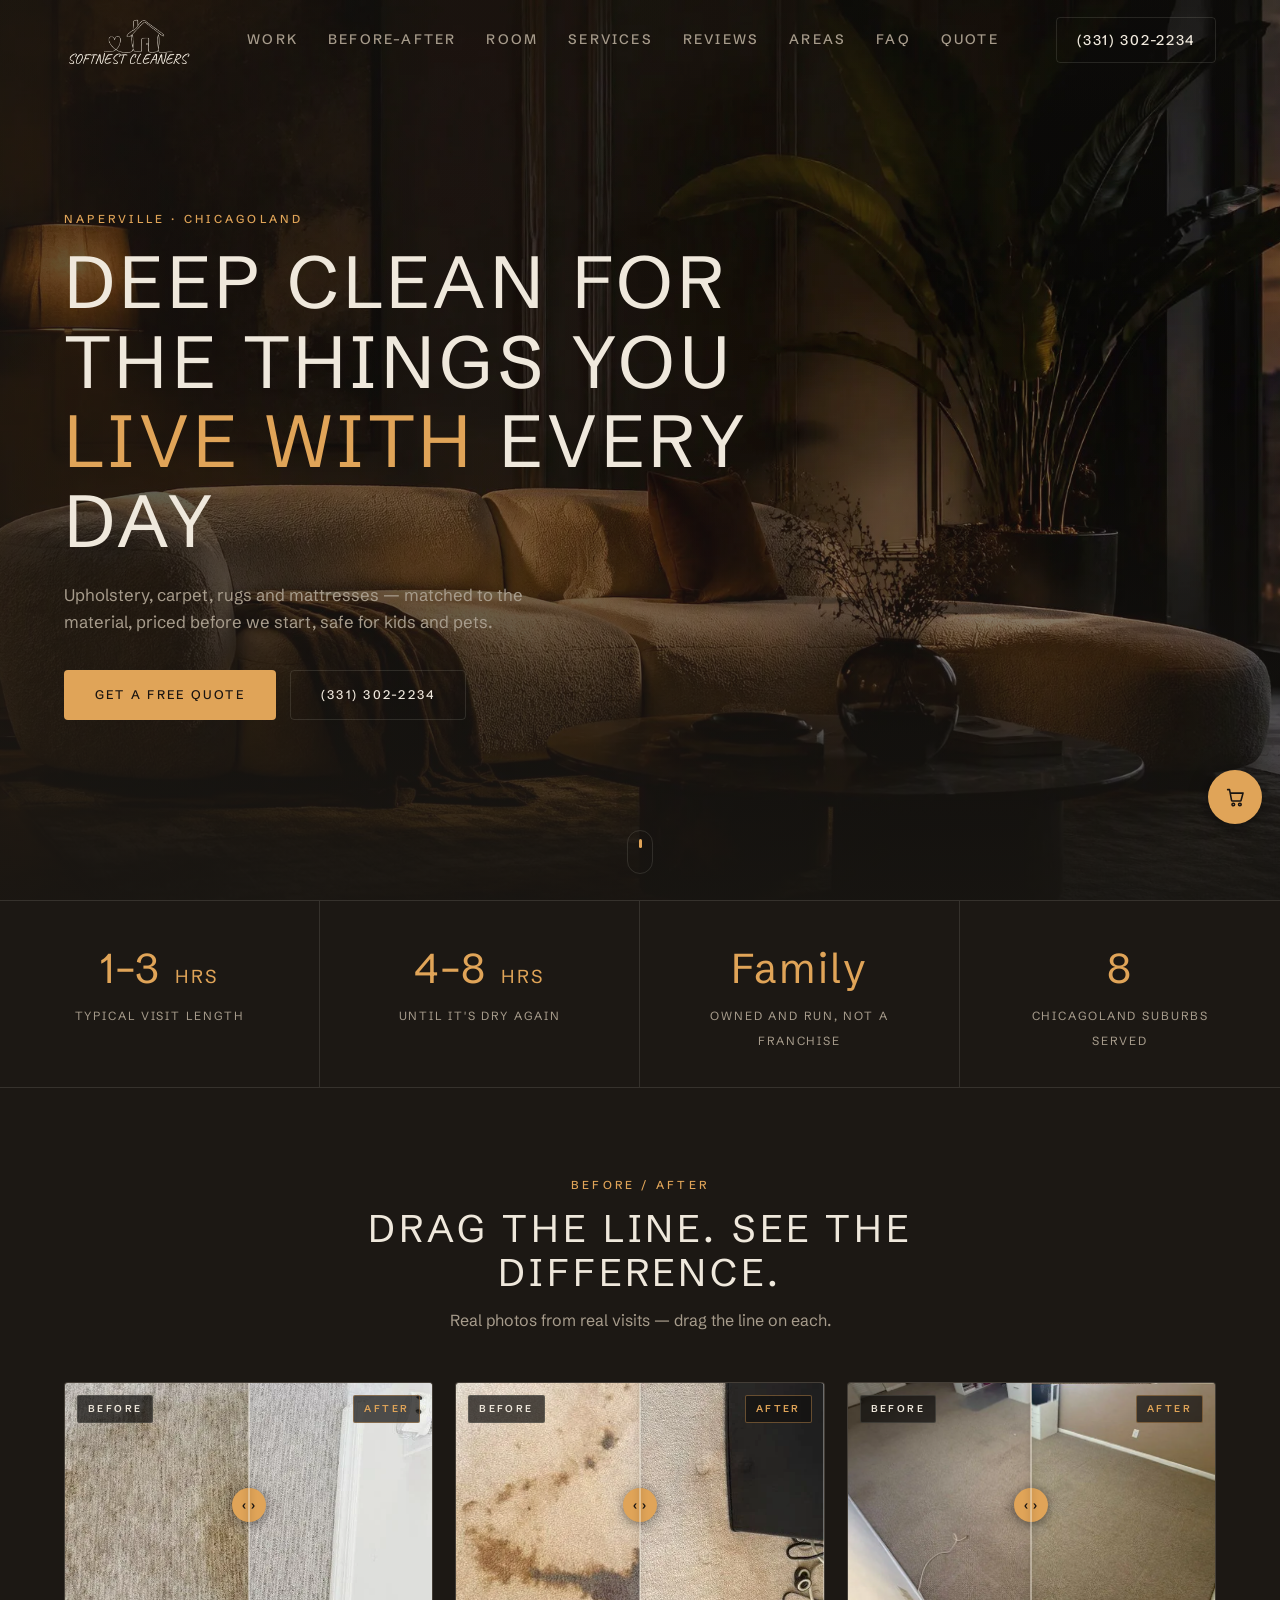
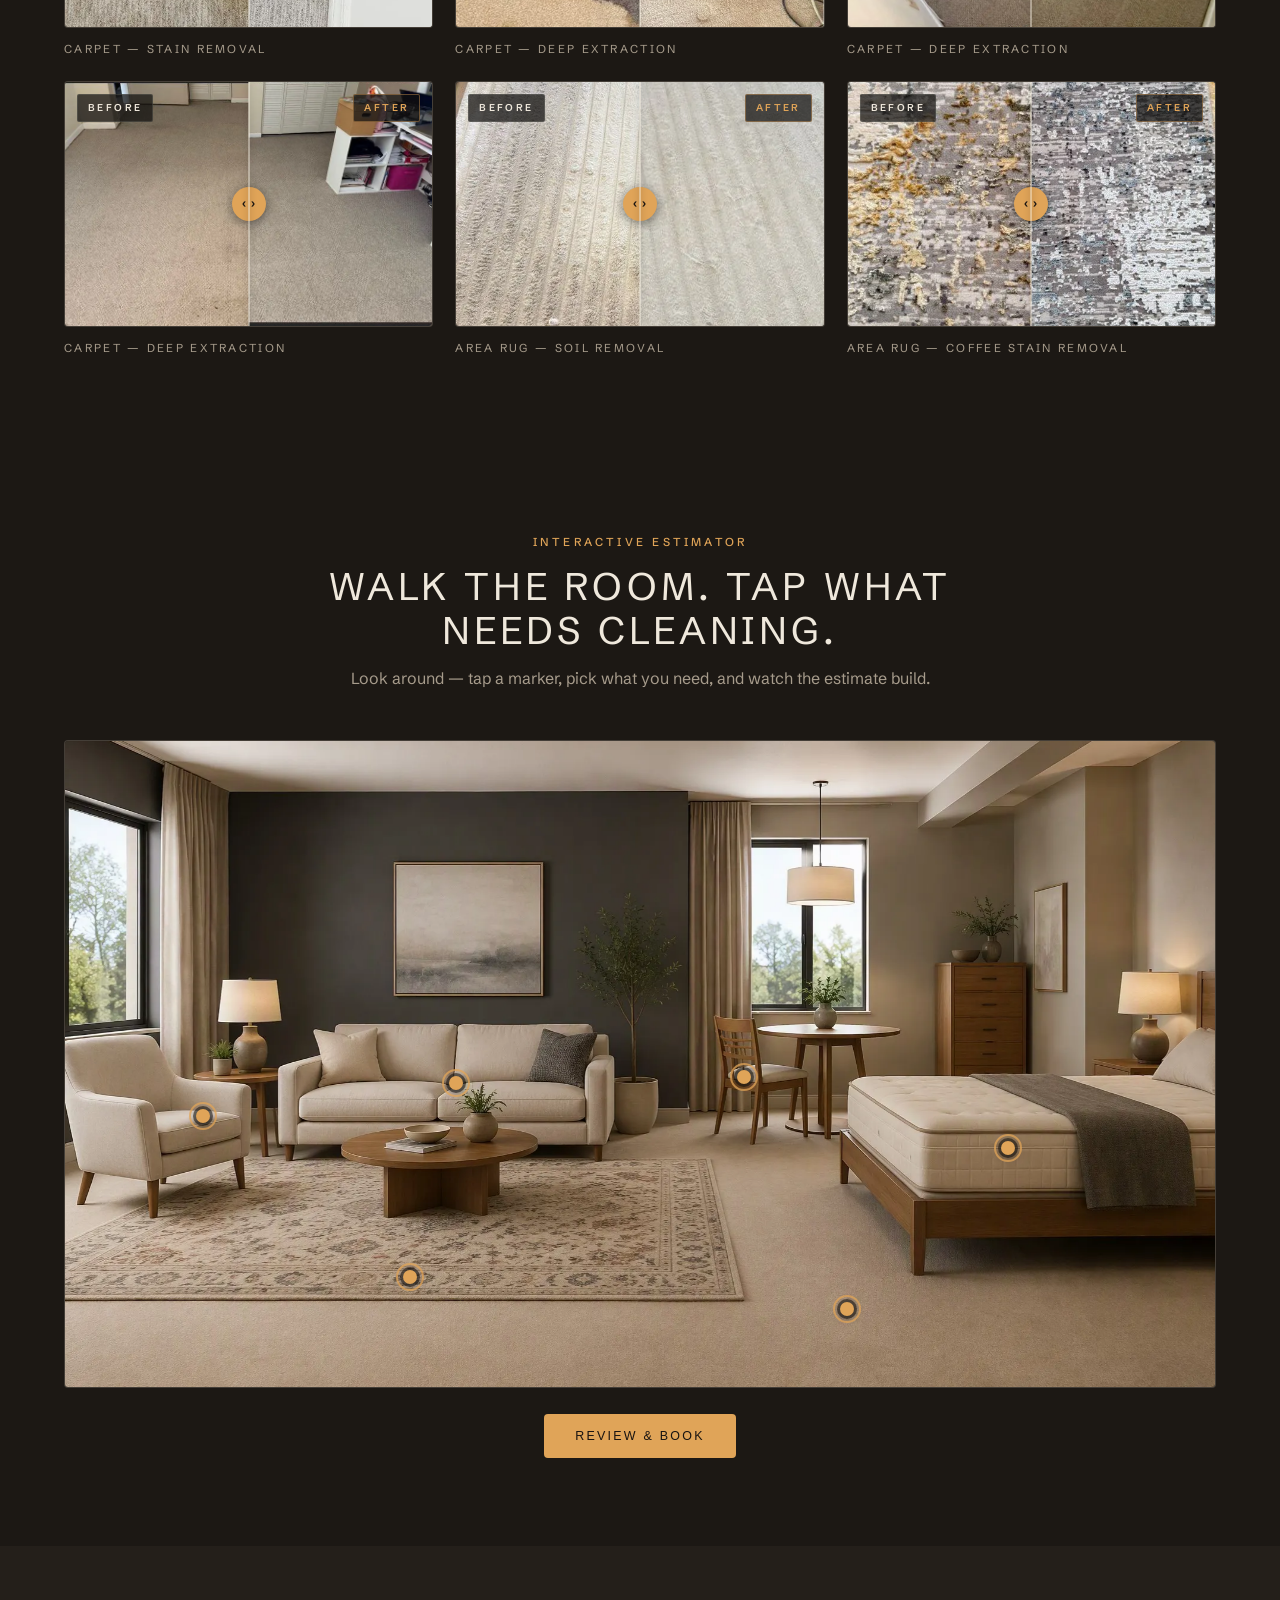
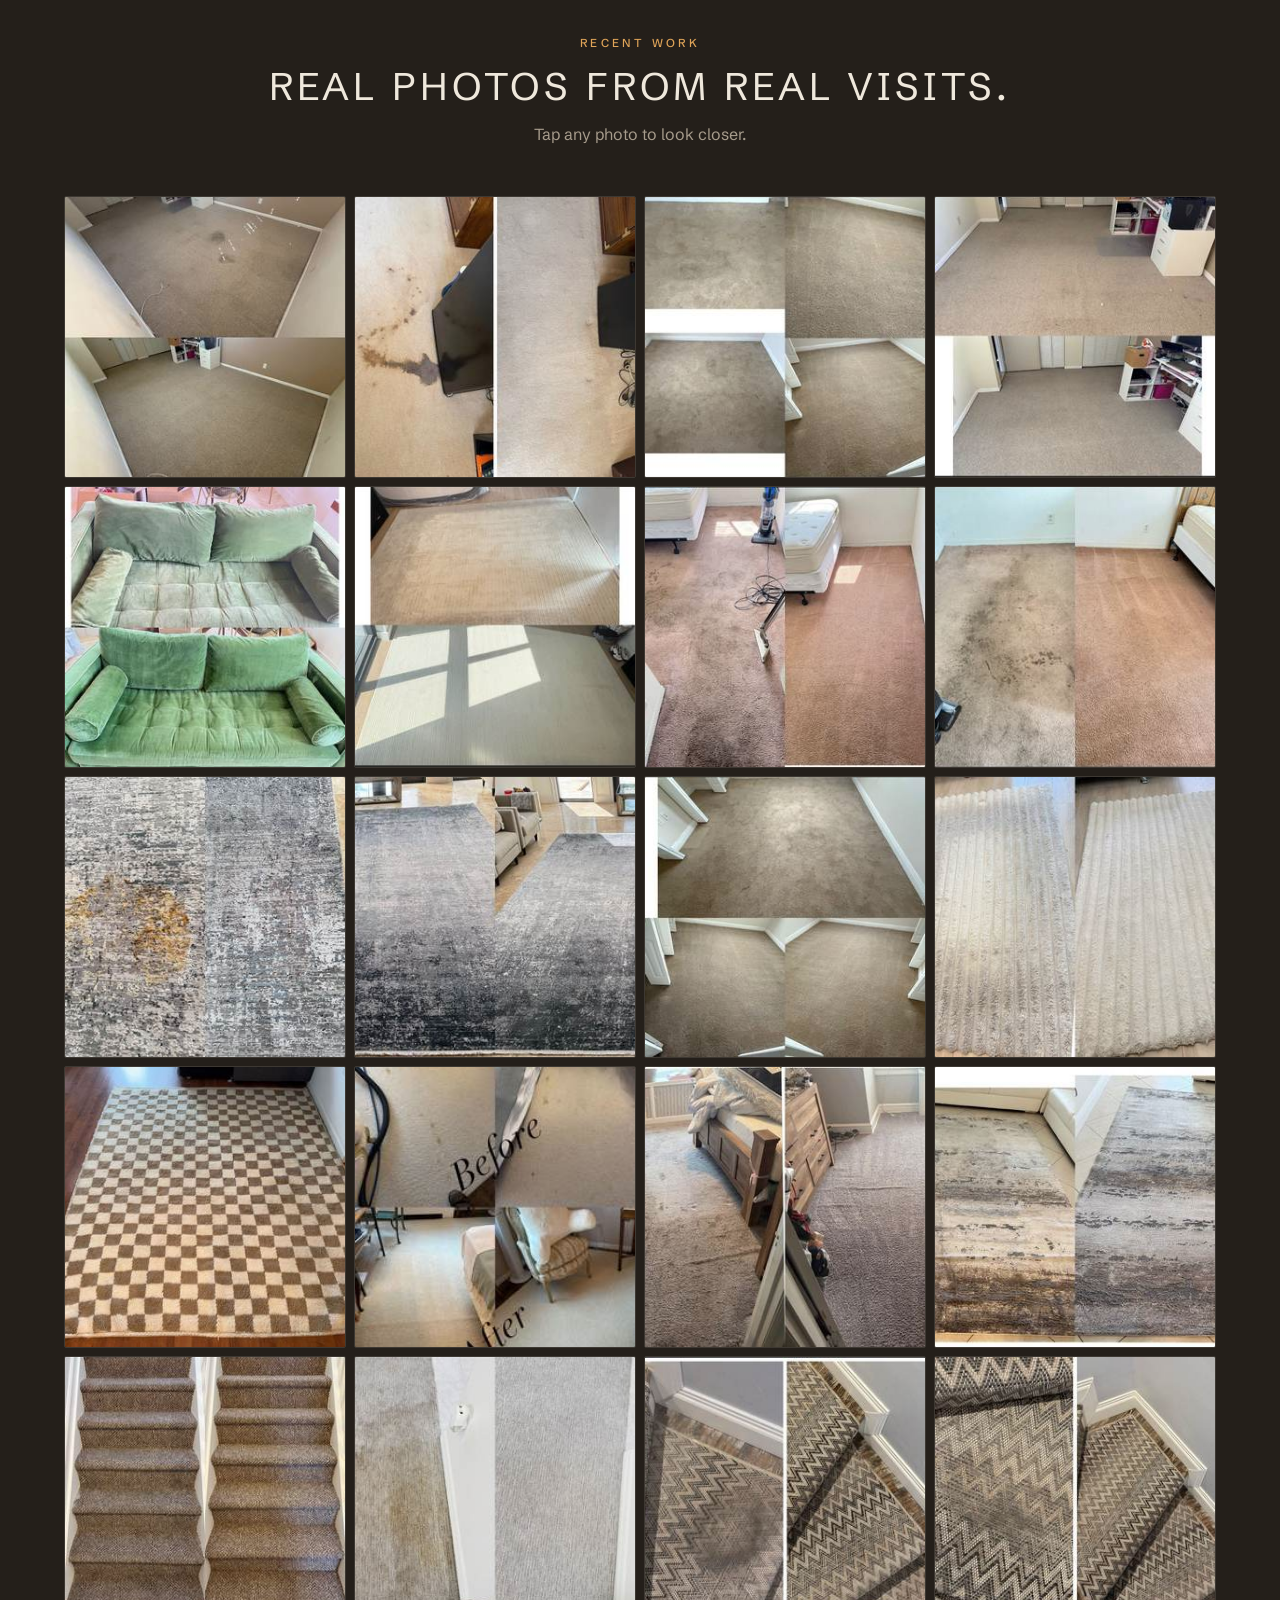
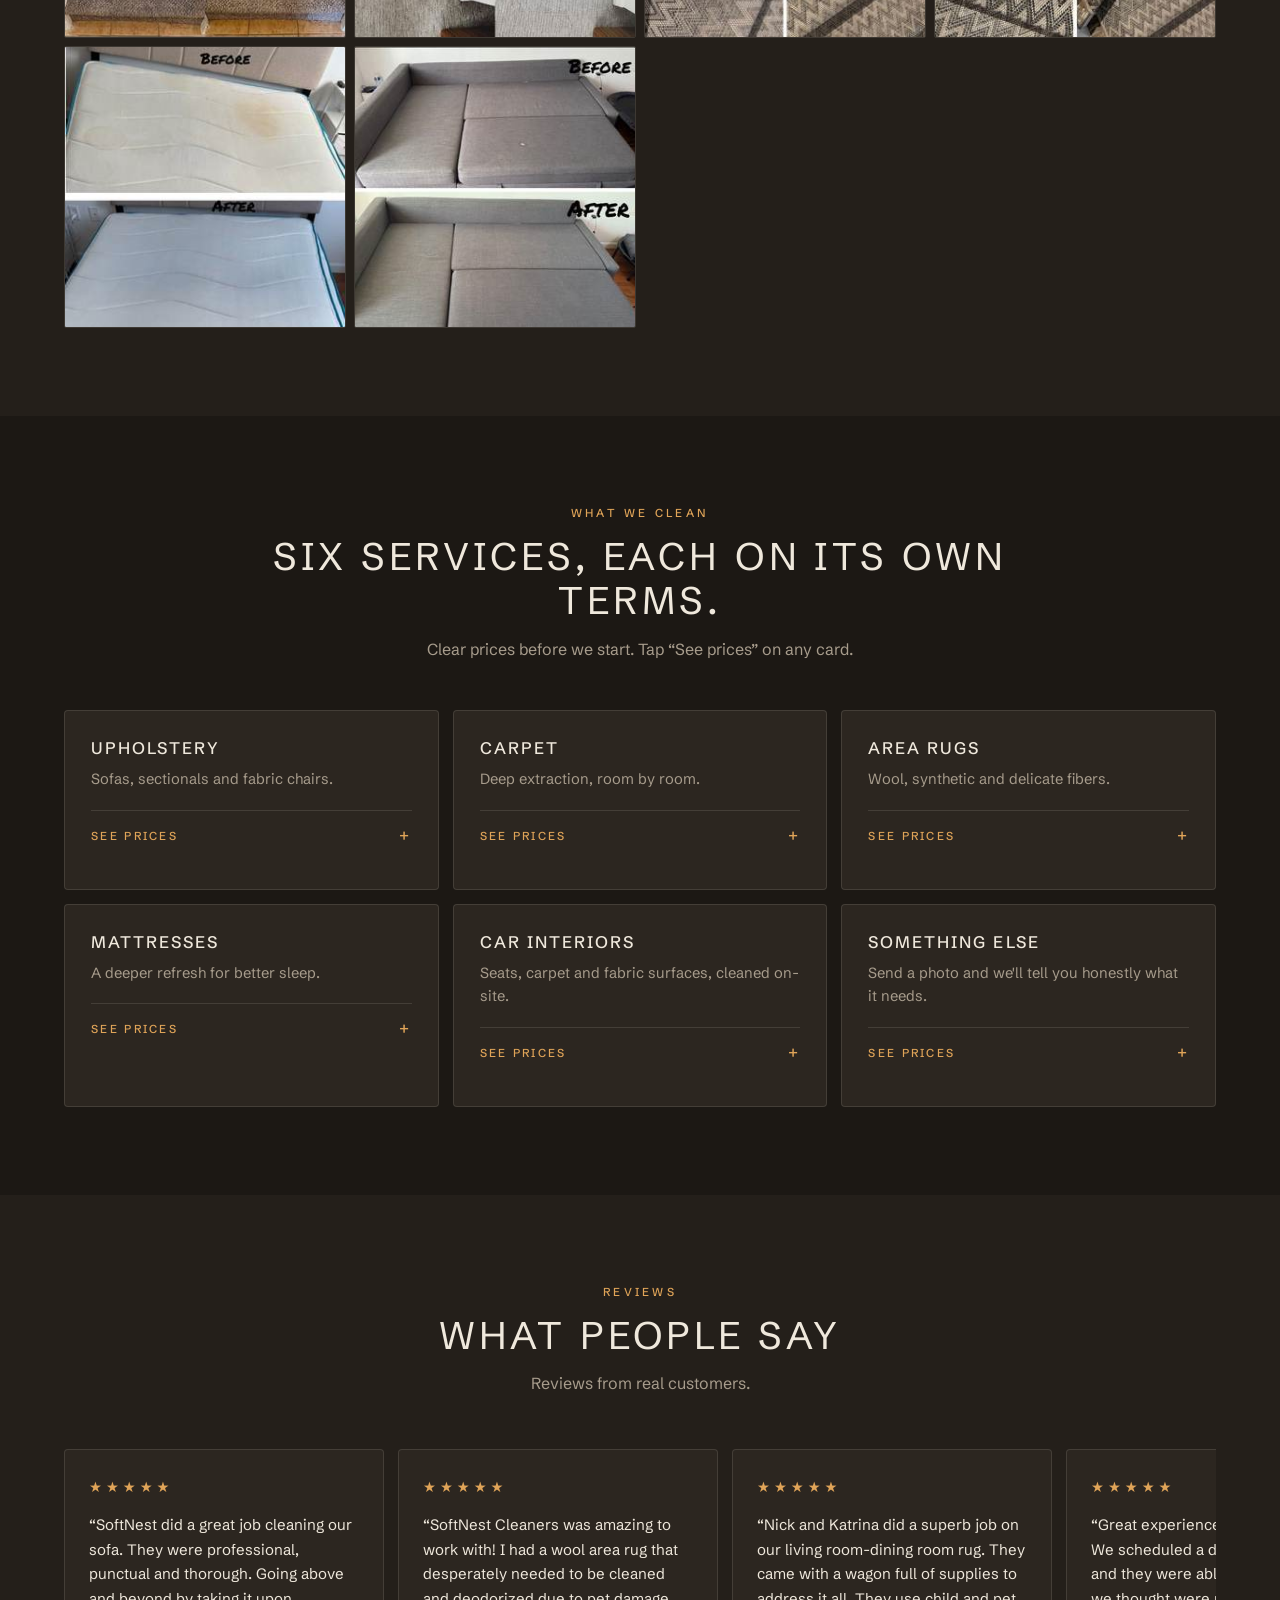
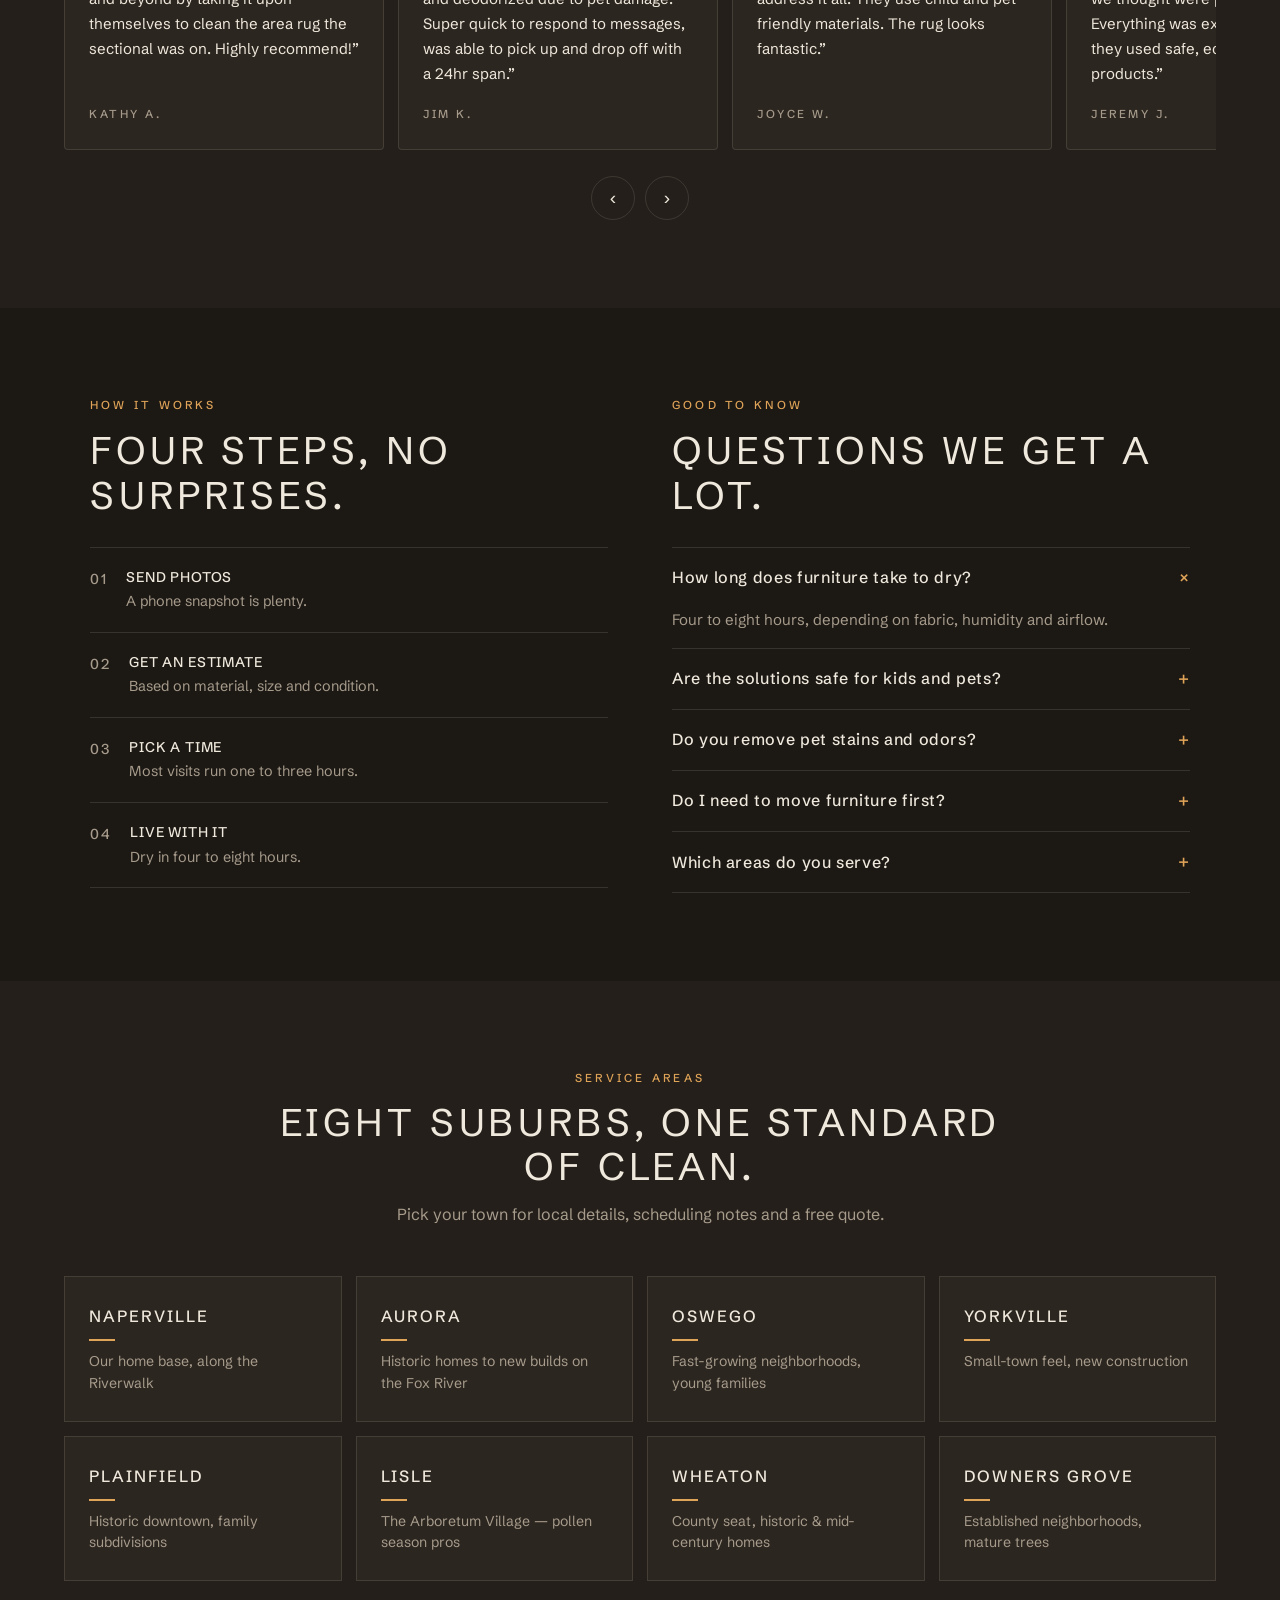
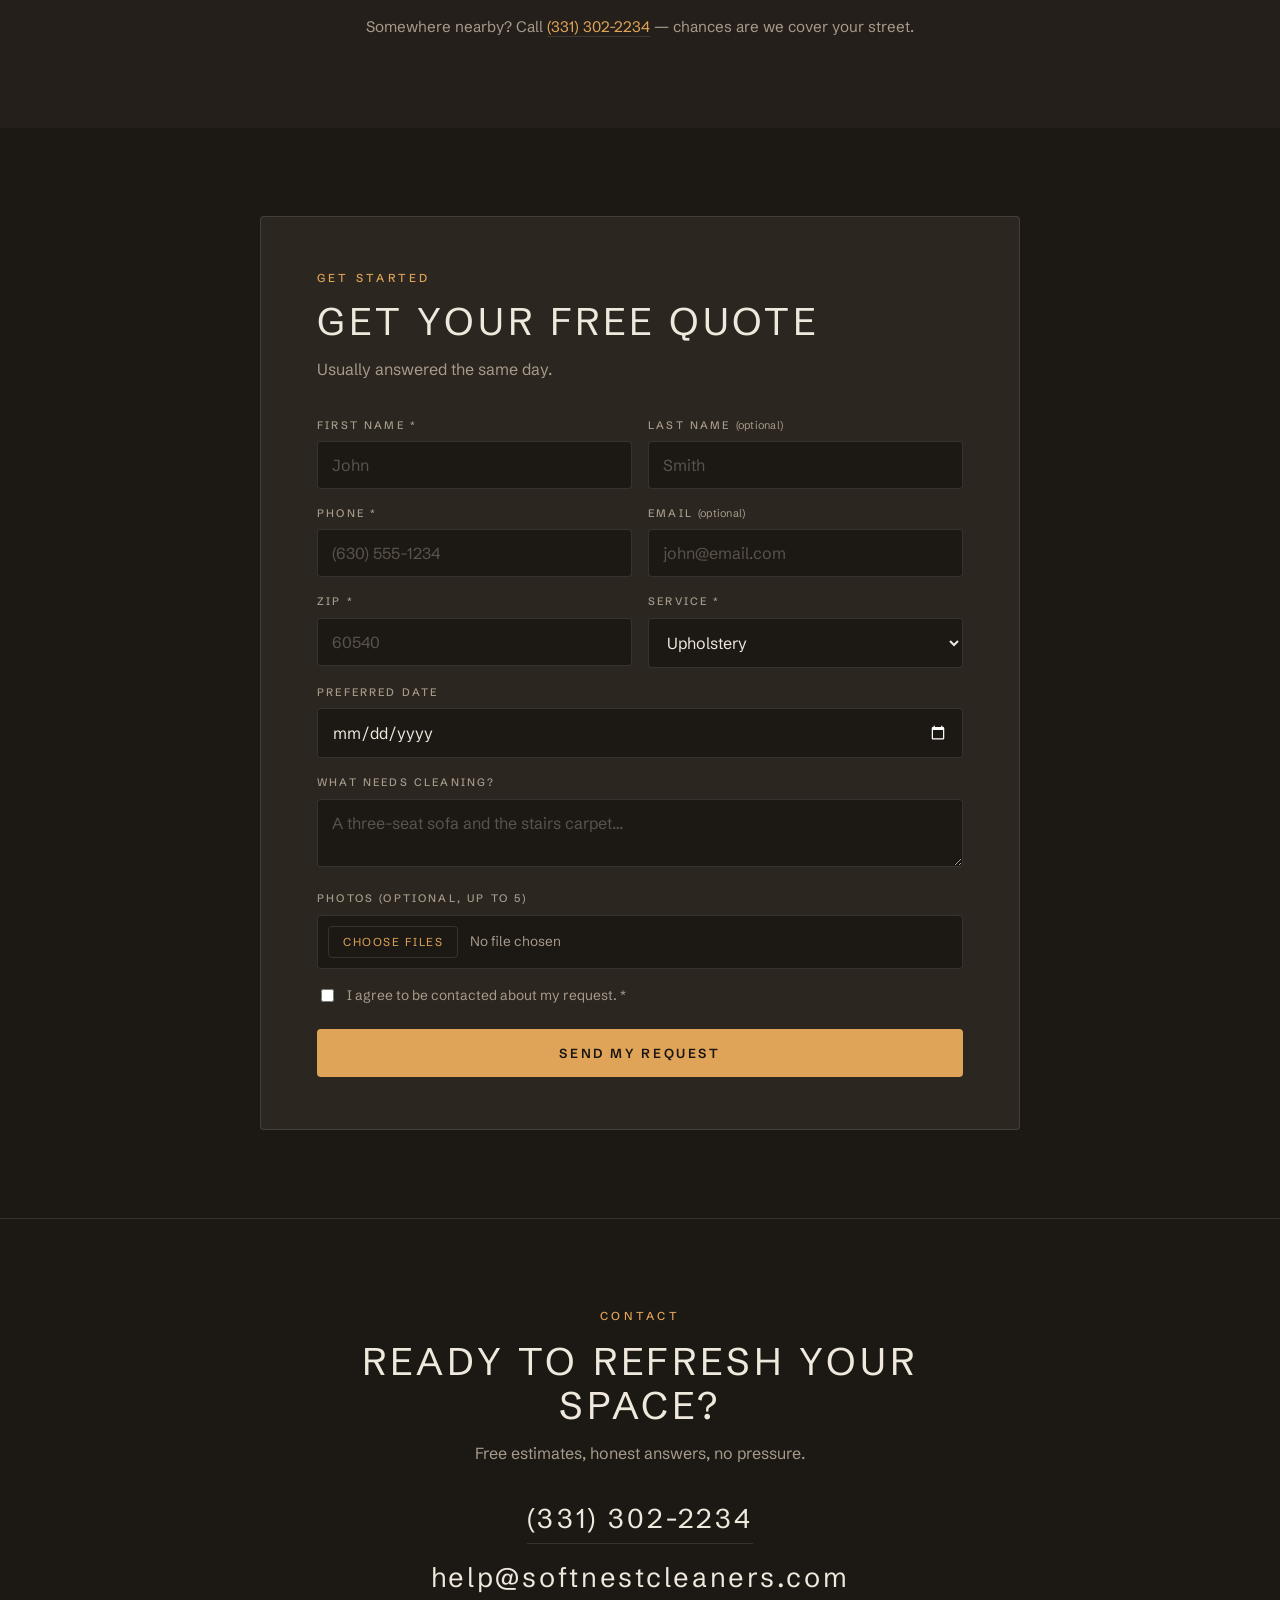
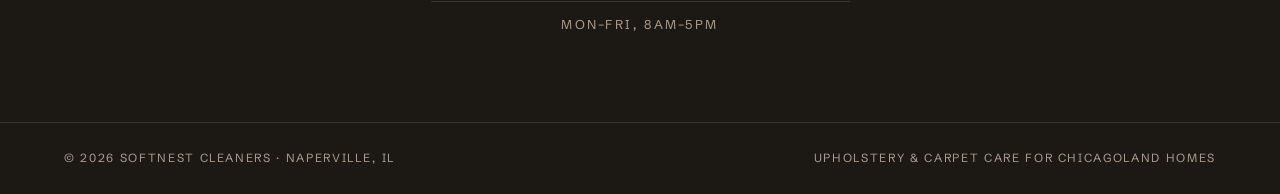
==== index.html @ 880f6a10 "Update index.html" ====
<!DOCTYPE html>
<html lang="en">
<head>
<meta charset="UTF-8">
<meta name="viewport" content="width=device-width,initial-scale=1">
<title>Upholstery &amp; Carpet Cleaning in Naperville, IL | SoftNest Cleaners</title>
<meta name="description" content="Professional upholstery, carpet, area rug, mattress and car interior cleaning across Naperville, Aurora and the western Chicagoland suburbs. Free quotes, clear pricing, kid and pet friendly.">
<link rel="canonical" href="https://softnestcleaners.com/">
<meta property="og:type" content="website">
<meta property="og:url" content="https://softnestcleaners.com/">
<meta property="og:title" content="Upholstery &amp; Carpet Cleaning in Naperville, IL | SoftNest Cleaners">
<meta property="og:description" content="Upholstery, carpet, rug and mattress cleaning across Chicagoland. Free quotes, clear pricing, no surprises.">
<meta property="og:image" content="https://softnestcleaners.com/images/hero-dark.jpg">
<meta name="twitter:card" content="summary_large_image">
<meta name="theme-color" content="#1C1814">
<link rel="icon" href="images/favicon.ico" sizes="any">
<link rel="icon" type="image/png" sizes="16x16" href="images/favicon-16.png">
<link rel="icon" type="image/png" sizes="32x32" href="images/favicon-32.png">
<link rel="icon" type="image/png" sizes="48x48" href="images/favicon-48.png">
<link rel="icon" type="image/png" sizes="192x192" href="images/favicon-192.png">
<link rel="apple-touch-icon" href="images/apple-touch-icon.png">

<link rel="preconnect" href="https://fonts.googleapis.com">
<link rel="preconnect" href="https://fonts.gstatic.com" crossorigin>
<link href="https://fonts.googleapis.com/css2?family=Schibsted+Grotesk:wght@300;400;500;600&display=swap" rel="stylesheet">
<link rel="stylesheet" href="style.css?v=4">
<noscript><style>.reveal{opacity:1!important;transform:none!important}</style></noscript>

<script type="application/ld+json">
{
  "@context":"https://schema.org",
  "@type":"HomeAndConstructionBusiness",
  "name":"SoftNest Cleaners",
  "description":"Upholstery, carpet, area rug, mattress and car interior cleaning for homes across Chicagoland.",
  "url":"https://softnestcleaners.com/",
  "telephone":"+1-331-302-2234",
  "email":"help@softnestcleaners.com",
  "image":"https://softnestcleaners.com/images/hero-dark.jpg",
  "priceRange":"$$",
  "address":{"@type":"PostalAddress","addressLocality":"Naperville","addressRegion":"IL","addressCountry":"US"},
  "areaServed":["Naperville","Aurora","Oswego","Yorkville","Plainfield","Lisle","Wheaton","Downers Grove"],
  "openingHoursSpecification":[{"@type":"OpeningHoursSpecification",
    "dayOfWeek":["Monday","Tuesday","Wednesday","Thursday","Friday"],
    "opens":"08:00","closes":"17:00"}]
}
</script>
<script type="application/ld+json">
{
  "@context": "https://schema.org",
  "@type": "FAQPage",
  "mainEntity": [
    {"@type": "Question", "name": "How long does furniture take to dry?",
     "acceptedAnswer": {"@type": "Answer", "text": "Four to eight hours, depending on fabric, humidity and airflow."}},
    {"@type": "Question", "name": "Are the solutions safe for kids and pets?",
     "acceptedAnswer": {"@type": "Answer", "text": "Yes. We choose products with families in mind and say plainly if a stain needs something stronger."}},
    {"@type": "Question", "name": "Do you remove pet stains and odors?",
     "acceptedAnswer": {"@type": "Answer", "text": "In most cases. Success depends on the age of the stain and how deep it soaked."}},
    {"@type": "Question", "name": "Do I need to move furniture first?",
     "acceptedAnswer": {"@type": "Answer", "text": "Just clear small items and breakables. We work around larger pieces."}},
    {"@type": "Question", "name": "Which areas do you serve?",
     "acceptedAnswer": {"@type": "Answer", "text": "Naperville, Aurora, Oswego, Yorkville, Plainfield, Lisle, Wheaton, Downers Grove and nearby."}}
  ]
}
</script>

</head>
<body>

<!-- ======================= TOPBAR ======================= -->
<header class="topbar" id="topbar">
  <a href="#top" class="brand"><img src="images/logo-light.png" alt="SoftNest Cleaners" width="440" height="168" class="brand-logo"></a>
  <nav class="topbar-nav" aria-label="Main">
    <a href="#work">Work</a>
    <a href="#before-after">Before–After</a>
    <a href="#room">Room</a>
    <a href="#services">Services</a>
    <a href="#reviews">Reviews</a>
    <a href="#areas">Areas</a>
    <a href="#faq">FAQ</a>
    <a href="#quote">Quote</a>
  </nav>
  <a href="tel:+13313022234" class="topbar-phone">(331) 302-2234</a>
  <button type="button" class="burger" id="navBurger" aria-expanded="false" aria-controls="navDrawer" aria-label="Open menu">
    <span class="burger-line" aria-hidden="true"></span>
    <span class="burger-line" aria-hidden="true"></span>
    <span class="burger-line" aria-hidden="true"></span>
  </button>
</header>

<!-- ======================= MOBILE NAV DRAWER ======================= -->
<div class="nav-drawer" id="navDrawer" aria-hidden="true">
  <nav class="nav-drawer-links" aria-label="Mobile navigation">
    <a href="#work">Work</a>
    <a href="#before-after">Before–After</a>
    <a href="#room">Room</a>
    <a href="#services">Services</a>
    <a href="#reviews">Reviews</a>
    <a href="#areas">Areas</a>
    <a href="#faq">FAQ</a>
    <a href="#quote">Quote</a>
  </nav>
  <div class="nav-drawer-contact">
    <a href="tel:+13313022234" class="nav-drawer-phone">(331) 302-2234</a>
    <a href="mailto:help@softnestcleaners.com" class="nav-drawer-email">help@softnestcleaners.com</a>
  </div>
</div>

<main id="top">

  <!-- ======================= HERO ======================= -->
  <section class="hero">
    <img class="hero-bg" src="images/hero-dark.webp" alt="Cream sofa in a deep charcoal living room lit by warm side light" fetchpriority="high">
    <div class="hero-veil" aria-hidden="true"></div>
    <div class="hero-inner">
      <p class="kicker reveal">Naperville · Chicagoland</p>
      <h1 class="hero-title reveal">Deep clean for the things you <em>live with</em> every day</h1>
      <p class="hero-sub reveal">Upholstery, carpet, rugs and mattresses — matched to the material, priced before we start, safe for kids and pets.</p>
      <div class="hero-acts reveal">
        <a href="#quote" class="btn btn-amber">Get a free quote</a>
        <a href="tel:+13313022234" class="btn btn-ghost">(331) 302-2234</a>
      </div>
     
    </div>
    <a href="#stats" class="scroll-cue" aria-label="Scroll down"><span></span></a>
  </section>

  <!-- ======================= STATS ======================= -->
  <section class="stats" id="stats">
    <div class="stat reveal"><b>1–3 <span class="u">hrs</span></b><span>Typical visit length</span></div>
    <div class="stat reveal"><b>4–8 <span class="u">hrs</span></b><span>Until it's dry again</span></div>
    <div class="stat reveal"><b>Family</b><span>Owned and run, not a franchise</span></div>
    <div class="stat reveal"><b>8</b><span>Chicagoland suburbs served</span></div>
  </section>

  <!-- ======================= BEFORE / AFTER ======================= -->
  <section class="section" id="before-after">
    <div class="section-head reveal">
      <p class="kicker">Before / After</p>
      <h2>Drag the line. See the difference.</h2>
      <p class="section-sub">Real photos from real visits — drag the line on each.</p>
    </div>
    <div class="ba-grid">
        <figure class="ba reveal">
        <div class="ba-stage" data-ba>
          <img class="ba-img ba-before" src="images/ba-carpet-closet-before.webp" alt="Living room carpet before cleaning — visible stains" loading="lazy" width="1024" height="508">
          <img class="ba-img ba-after" src="images/ba-carpet-closet-after.webp" alt="Same carpet after deep extraction — fresh and even" loading="lazy" width="1024" height="508">
          <span class="ba-tag ba-tag-b" aria-hidden="true">Before</span>
          <span class="ba-tag ba-tag-a" aria-hidden="true">After</span>
          <div class="ba-handle" role="slider" tabindex="0" aria-label="Carpet before and after comparison slider" aria-valuemin="0" aria-valuemax="100" aria-valuenow="50">
            <span class="ba-grip" aria-hidden="true"></span>
          </div>
        </div>
        <figcaption>Carpet — stain removal </figcaption>
      </figure>
      <figure class="ba reveal">
        <div class="ba-stage" data-ba>
          <img class="ba-img ba-before" src="images/ba-carpet-desk-before.webp" alt="Bedroom carpet before cleaning — visible stains and traffic lanes" loading="lazy" width="1024" height="508">
          <img class="ba-img ba-after" src="images/ba-carpet-desk-after.webp" alt="Same carpet after deep extraction — fresh and even" loading="lazy" width="1024" height="508">
          <span class="ba-tag ba-tag-b" aria-hidden="true">Before</span>
          <span class="ba-tag ba-tag-a" aria-hidden="true">After</span>
          <div class="ba-handle" role="slider" tabindex="0" aria-label="Carpet before and after comparison slider" aria-valuemin="0" aria-valuemax="100" aria-valuenow="50">
            <span class="ba-grip" aria-hidden="true"></span>
          </div>
        </div>
        <figcaption>Carpet — deep extraction </figcaption>
      </figure>
      <figure class="ba reveal">
        <div class="ba-stage" data-ba>
          <img class="ba-img ba-before" src="images/ba-bedroom-before.webp" alt="Bedroom carpet before cleaning — visible stains and traffic lanes" loading="lazy" width="1024" height="508">
          <img class="ba-img ba-after" src="images/ba-bedroom-after.webp" alt="Same carpet after deep extraction — fresh and even" loading="lazy" width="1024" height="508">
          <span class="ba-tag ba-tag-b" aria-hidden="true">Before</span>
          <span class="ba-tag ba-tag-a" aria-hidden="true">After</span>
          <div class="ba-handle" role="slider" tabindex="0" aria-label="Carpet before and after comparison slider" aria-valuemin="0" aria-valuemax="100" aria-valuenow="50">
            <span class="ba-grip" aria-hidden="true"></span>
          </div>
        </div>
        <figcaption>Carpet — deep extraction </figcaption>
      </figure>
      <figure class="ba reveal">
        <div class="ba-stage" data-ba>
          <img class="ba-img ba-before" src="images/ba-carpet-w-before.webp" alt="Bedroom carpet before cleaning — visible stains and traffic lanes" loading="lazy" width="1024" height="508">
          <img class="ba-img ba-after" src="images/ba-carpet-w-after.webp" alt="Same carpet after deep extraction — fresh and even" loading="lazy" width="1024" height="508">
          <span class="ba-tag ba-tag-b" aria-hidden="true">Before</span>
          <span class="ba-tag ba-tag-a" aria-hidden="true">After</span>
          <div class="ba-handle" role="slider" tabindex="0" aria-label="Carpet before and after comparison slider" aria-valuemin="0" aria-valuemax="100" aria-valuenow="50">
            <span class="ba-grip" aria-hidden="true"></span>
          </div>
        </div>
        <figcaption>Carpet — deep extraction </figcaption>
      </figure>
      <figure class="ba reveal">
        <div class="ba-stage" data-ba>
          <img class="ba-img ba-before" src="images/ba-rug-w-before.webp" alt="Cream area rug before cleaning — dull and grey from soil" loading="lazy" width="549" height="765">
          <img class="ba-img ba-after" src="images/ba-rug-w-after.webp" alt="Same rug after cleaning — fresh and even" loading="lazy" width="549" height="765">
          <span class="ba-tag ba-tag-b" aria-hidden="true">Before</span>
          <span class="ba-tag ba-tag-a" aria-hidden="true">After</span>
          <div class="ba-handle" role="slider" tabindex="0" aria-label="Aria rug before and after comparison slider" aria-valuemin="0" aria-valuemax="100" aria-valuenow="50">
            <span class="ba-grip" aria-hidden="true"></span>
          </div>
        </div>
        <figcaption>Area rug — soil removal </figcaption>
      </figure>
      <figure class="ba reveal">
        <div class="ba-stage" data-ba>
          <img class="ba-img ba-before" src="images/ba-rug-stain-before.webp" alt="Area rug before cleaning — visible stains" loading="lazy" width="549" height="765">
          <img class="ba-img ba-after" src="images/ba-rug-stain-after.webp" alt="Same rug after cleaning — bright and white again" loading="lazy" width="549" height="765">
          <span class="ba-tag ba-tag-b" aria-hidden="true">Before</span>
          <span class="ba-tag ba-tag-a" aria-hidden="true">After</span>
          <div class="ba-handle" role="slider" tabindex="0" aria-label="Area rug before and after comparison slider" aria-valuemin="0" aria-valuemax="100" aria-valuenow="50">
            <span class="ba-grip" aria-hidden="true"></span>
          </div>
        </div>
        <figcaption>Area rug — coffee stain removal </figcaption>
      </figure>
    </div>
  </section>

  <!-- ======================= INTERACTIVE ROOM ======================= -->
  <section class="section" id="room">
    <div class="section-head reveal">
      <p class="kicker">Interactive Estimator</p>
      <h2>Walk the room. Tap what needs cleaning.</h2>
      <p class="section-sub">Look around — tap a marker, pick what you need, and watch the estimate build.</p>
    </div>
    <div class="room-stage reveal" id="roomStage">
      <div class="room-frame">
        <img class="room-img" id="roomImg" src="images/room-3d.webp" alt="Photorealistic render of a studio room with an armchair, sofa, dining chair, area rug, carpet and bed" width="2048" height="1152" loading="lazy">
        <div class="room-hotspots" id="roomHotspots">
          <button type="button" class="hotspot" style="left:12%;top:58%" data-key="upholstery" data-label="Armchair" aria-label="Armchair — view cleaning prices">
            <span class="hs-dot" aria-hidden="true"></span>
            <span class="hs-tip" aria-hidden="true">Armchair</span>
          </button>
          <button type="button" class="hotspot" style="left:34%;top:53%" data-key="upholstery" data-label="Sofa" aria-label="Sofa — view cleaning prices">
            <span class="hs-dot" aria-hidden="true"></span>
            <span class="hs-tip" aria-hidden="true">Sofa</span>
          </button>
          <button type="button" class="hotspot" style="left:59%;top:52%" data-key="custom" data-label="Chair" aria-label="Dining chair — view cleaning prices">
            <span class="hs-dot" aria-hidden="true"></span>
            <span class="hs-tip" aria-hidden="true">Chair</span>
          </button>
          <button type="button" class="hotspot" style="left:30%;top:83%" data-key="rug" data-label="Area rug" aria-label="Area rug — view cleaning prices">
            <span class="hs-dot" aria-hidden="true"></span>
            <span class="hs-tip" aria-hidden="true">Area rug</span>
          </button>
          <button type="button" class="hotspot" style="left:68%;top:88%" data-key="carpet" data-label="Carpet" aria-label="Carpet — view cleaning prices">
            <span class="hs-dot" aria-hidden="true"></span>
            <span class="hs-tip" aria-hidden="true">Carpet</span>
          </button>
          <button type="button" class="hotspot" style="left:82%;top:63%" data-key="mattress" data-label="Mattress" aria-label="Mattress — view cleaning prices">
            <span class="hs-dot" aria-hidden="true"></span>
            <span class="hs-tip" aria-hidden="true">Mattress</span>
          </button>
        </div>
      </div>
    </div>
    <div class="room-cta reveal">
      <button type="button" class="btn btn-amber" id="roomBook">Review &amp; book <span class="room-book-total" id="roomBookTotal"></span></button>
    </div>
  </section>

  <!-- ======================= GALLERY ======================= -->
  <section class="section section-alt" id="work">
    <div class="section-head reveal">
      <p class="kicker">Recent Work</p>
      <h2>Real photos from real visits.</h2>
      <p class="section-sub">Tap any photo to look closer.</p>
    </div>
    <div class="work-grid reveal">
      <img class="gallery-img" src="images/work-01.jpg" data-full="images/work-01-full.jpg" width="307" height="300" alt="Carpet cleaning — living room" data-cap="Carpet cleaning — living room" loading="lazy">
      <img class="gallery-img" src="images/work-02.jpg" data-full="images/work-02-full.jpg" width="298" height="300" alt="Carpet cleaning — staircase" data-cap="Carpet cleaning — staircase" loading="lazy">
      <img class="gallery-img" src="images/work-03.jpg" data-full="images/work-03-full.jpg" width="297" height="300" alt="Carpet cleaning — closet area" data-cap="Carpet cleaning — closet area" loading="lazy">
      <img class="gallery-img" src="images/work-04.jpg" data-full="images/work-04-full.jpg" width="297" height="300" alt="Carpet cleaning — bedroom" data-cap="Carpet cleaning — bedroom" loading="lazy">
      <img class="gallery-img" src="images/work-05.jpg" data-full="images/work-05-full.jpg" width="301" height="300" alt="Upholstery cleaning — sectional sofa" data-cap="Upholstery cleaning — sectional sofa" loading="lazy">
      <img class="gallery-img" src="images/work-06.jpg" data-full="images/work-06-full.jpg" width="295" height="300" alt="Carpet cleaning — result" data-cap="Carpet cleaning — result" loading="lazy">
      <img class="gallery-img" src="images/work-07.jpg" data-full="images/work-07-full.jpg" width="300" height="300" alt="Carpet cleaning — bedroom" data-cap="Carpet cleaning — bedroom" loading="lazy">
      <img class="gallery-img" src="images/work-08.jpg" data-full="images/work-08-full.jpg" width="296" height="300" alt="Carpet cleaning — pet stains removed" data-cap="Carpet cleaning — pet stains removed" loading="lazy">
      <img class="gallery-img" src="images/work-09.jpg" data-full="images/work-09-full.jpg" width="304" height="300" alt="Area rug cleaning — stain removal" data-cap="Area rug cleaning — stain removal" loading="lazy">
      <img class="gallery-img" src="images/work-10.jpg" data-full="images/work-10-full.jpg" width="540" height="300" alt="Area rug cleaning — living room" data-cap="Area rug cleaning — living room" loading="lazy">
      <img class="gallery-img" src="images/work-11.jpg" data-full="images/work-11-full.jpg" width="301" height="300" alt="Carpet cleaning — closet area" data-cap="Carpet cleaning — closet area" loading="lazy">
      <img class="gallery-img" src="images/work-12.jpg" data-full="images/work-12-full.jpg" width="431" height="300" alt="Area rug cleaning" data-cap="Area rug cleaning" loading="lazy">
      <img class="gallery-img" src="images/work-13.jpg" data-full="images/work-13-full.jpg" width="400" height="300" alt="Area rug cleaning — result" data-cap="Area rug cleaning — result" loading="lazy">
      <img class="gallery-img" src="images/work-14.jpg" data-full="images/work-14-full.jpg" width="242" height="300" alt="Carpet cleaning — bedroom, pet stains" data-cap="Carpet cleaning — bedroom, pet stains" loading="lazy">
      <img class="gallery-img" src="images/work-15.jpg" data-full="images/work-15-full.jpg" width="519" height="300" alt="Carpet cleaning — living room" data-cap="Carpet cleaning — living room" loading="lazy">
      <img class="gallery-img" src="images/work-16.jpg" data-full="images/work-16-full.jpg" width="571" height="300" alt="Area rug cleaning" data-cap="Area rug cleaning" loading="lazy">
      <img class="gallery-img" src="images/work-17.jpg" data-full="images/work-17-full.jpg" width="296" height="300" alt="Carpet cleaning — staircase" data-cap="Carpet cleaning — staircase" loading="lazy">
      <img class="gallery-img" src="images/work-18.jpg" data-full="images/work-18-full.jpg" width="365" height="300" alt="Carpet cleaning — hallway" data-cap="Carpet cleaning — hallway" loading="lazy">
      <img class="gallery-img" src="images/work-19.jpg" data-full="images/work-19-full.jpg" width="325" height="300" alt="Area rug cleaning — patterned rug" data-cap="Area rug cleaning — patterned rug" loading="lazy">
      <img class="gallery-img" src="images/work-20.jpg" data-full="images/work-20-full.jpg" width="334" height="300" alt="Area rug cleaning — patterned rug" data-cap="Area rug cleaning — patterned rug" loading="lazy">
      <img class="gallery-img" src="images/work-21.jpg" data-full="images/work-21-full.jpg" width="286" height="300" alt="Mattress cleaning — stain removal" data-cap="Mattress cleaning — stain removal" loading="lazy">
      <img class="gallery-img" src="images/work-22.jpg" data-full="images/work-22-full.jpg" width="318" height="300" alt="Upholstery cleaning — sectional sofa" data-cap="Upholstery cleaning — sectional sofa" loading="lazy">
    </div>
  </section>

  <!-- ======================= SERVICES ======================= -->
  <section class="section" id="services">
    <div class="section-head reveal">
      <p class="kicker">What We Clean</p>
      <h2>Six services, each on its own terms.</h2>
      <p class="section-sub">Clear prices before we start. Tap “See prices” on any card.</p>
    </div>
    <div class="svc-grid">
      <article class="svc-card reveal" data-service="upholstery">
        <h3>Upholstery</h3>
        <p>Sofas, sectionals and fabric chairs.</p>
        <details><summary>See prices</summary><div class="prices" data-prices></div></details>
      </article>
      <article class="svc-card reveal" data-service="carpet">
        <h3>Carpet</h3>
        <p>Deep extraction, room by room.</p>
        <details><summary>See prices</summary><div class="prices" data-prices></div></details>
      </article>
      <article class="svc-card reveal" data-service="rug">
        <h3>Area rugs</h3>
        <p>Wool, synthetic and delicate fibers.</p>
        <details><summary>See prices</summary><div class="prices" data-prices></div></details>
      </article>
      <article class="svc-card reveal" data-service="mattress">
        <h3>Mattresses</h3>
        <p>A deeper refresh for better sleep.</p>
        <details><summary>See prices</summary><div class="prices" data-prices></div></details>
      </article>
      <article class="svc-card reveal" data-service="car">
        <h3>Car interiors</h3>
        <p>Seats, carpet and fabric surfaces, cleaned on-site.</p>
        <details><summary>See prices</summary><div class="prices" data-prices></div></details>
      </article>
      <article class="svc-card reveal" data-service="custom">
        <h3>Something else</h3>
        <p>Send a photo and we'll tell you honestly what it needs.</p>
        <details><summary>See prices</summary><div class="prices" data-prices></div></details>
      </article>
    </div>
  </section>

  <!-- ======================= REVIEWS ======================= -->
  <section class="section section-alt" id="reviews">
    <div class="section-head reveal">
      <p class="kicker">Reviews</p>
      <h2>What people say</h2>
      <p class="section-sub">Reviews from real customers.</p>
    </div>
    <div class="rev-wrap reveal">
      <div class="review-strip" id="reviewStrip" tabindex="0" aria-label="Customer reviews, scroll horizontally">
        <div class="rev-card"><div class="stars">★★★★★</div><q>SoftNest did a great job cleaning our sofa. They were professional, punctual and thorough. Going above and beyond by taking it upon themselves to clean the area rug the sectional was on. Highly recommend!</q><span class="rev-name">Kathy A.</span></div>
        <div class="rev-card"><div class="stars">★★★★★</div><q>SoftNest Cleaners was amazing to work with! I had a wool area rug that desperately needed to be cleaned and deodorized due to pet damage. Super quick to respond to messages, was able to pick up and drop off with a 24hr span.</q><span class="rev-name">Jim K.</span></div>
        <div class="rev-card"><div class="stars">★★★★★</div><q>Nick and Katrina did a superb job on our living room-dining room rug. They came with a wagon full of supplies to address it all. They use child and pet friendly materials. The rug looks fantastic.</q><span class="rev-name">Joyce W.</span></div>
        <div class="rev-card"><div class="stars">★★★★★</div><q>Great experience from start to finish! We scheduled a deep carpet cleaning, and they were able to remove stains we thought were permanent. Everything was explained clearly, and they used safe, eco-friendly products.</q><span class="rev-name">Jeremy J.</span></div>
        <div class="rev-card"><div class="stars">★★★★★</div><q>We booked a sectional sofa and rug cleaning, and the results were outstanding. The sofa looks fresh, clean, and stain-free, and the rug came out beautifully. The team was polite, punctual, and very detail-oriented.</q><span class="rev-name">Daniel O.</span></div>
        <div class="rev-card"><div class="stars">★★★★★</div><q>Had a rug with pet urine stains, and SoftNest Cleaners made it look brand new again! No smell, no spots — just clean and soft carpet. Great service and communication!</q><span class="rev-name">Jasmin H.</span></div>
        <div class="rev-card"><div class="stars">★★★★★</div><q>I booked them for mattress and rug cleaning — and they did an amazing job! Everything looks and smells so fresh now. They removed all the stains I thought would never go away.</q><span class="rev-name">Lenny S.</span></div>
        <div class="rev-card"><div class="stars">★★★★★</div><q>We had our sofa, armchair, and 8x10 rug cleaned by SoftNest Cleaners, and the results were amazing! Everything looks fresh, smells great, and feels like new again.</q><span class="rev-name">Jane W.</span></div>
        <div class="rev-card"><div class="stars">★★★★★</div><q>Katie and Nick did a wonderful job on our rug and chair. Their attention to detail means they worked on these items for hours. I can't recommend them enough.</q><span class="rev-name">Chadia M.</span></div>
        <div class="rev-card"><div class="stars">★★★★★</div><q>They did such an awesome job! We had 3 rooms and a sofa cleaned, and everything looks so much better now — fresh, soft, and smells amazing. Totally recommend them!</q><span class="rev-name">Frank D.</span></div>
        <div class="rev-card"><div class="stars">★★★★★</div><q>We booked carpet cleaning after tenants moved out — the carpets were in terrible shape. These guys did an amazing job! Stains are gone, no odors, everything looks and smells fresh.</q><span class="rev-name">Milania A.</span></div>
        <div class="rev-card"><div class="stars">★★★★★</div><q>Today we had our sectional professionally cleaned and the results exceeded our expectations! Now the sofa looks like new — fresh, clean, and with an even, brighter color.</q><span class="rev-name">Awana C.</span></div>
        <div class="rev-card"><div class="stars">★★★★★</div><q>We have a small child and a dog, so it was important that the cleaning be safe and non-toxic. They cleaned the carpets, our sofa, and a mattress — everything looks spotless!</q><span class="rev-name">Sam A.</span></div>
        <div class="rev-card"><div class="stars">★★★★★</div><q>I'm beyond impressed with the carpet cleaning service! The team arrived right on time, worked efficiently, and left my carpets looking brand new.</q><span class="rev-name">Lisa W.</span></div>
        <div class="rev-card"><div class="stars">★★★★★</div><q>Absolutely amazing! Kate and Nick arrived right on time and cleaned my sofa and armchair so well — they look brand new! Such a lovely and professional couple.</q><span class="rev-name">Jack M.</span></div>
        <div class="rev-card"><div class="stars">★★★★★</div><q>I booked upholstery cleaning for my sectional and it came out amazing! The price was very reasonable for the quality of work. The sofa looks fresh, smells great.</q><span class="rev-name">Jeremy J.</span></div>
        <div class="rev-card"><div class="stars">★★★★★</div><q>Outstanding job! They deep cleaned our couch and 5 dining chairs — all stains gone, and everything smells fresh again. Quick and very detail-oriented.</q><span class="rev-name">Erica N.</span></div>
        <div class="rev-card"><div class="stars">★★★★★</div><q>We had our large sectional sofa cleaned — light fabric, after a few years with kids and a dog, it really needed help. Stains are gone, no smell, so much fresher.</q><span class="rev-name">Mark B.</span></div>
        <div class="rev-card"><div class="stars">★★★★★</div><q>My neighbors, who had used SoftNest's services, recommended them to me. The team happily agreed to clean my mattress, dining chairs, and balcony furniture too — everything looks like new!</q><span class="rev-name">Derek H.</span></div>
        <div class="rev-card"><div class="stars">★★★★★</div><q>Excellent service! They did a fantastic job with my upholstery furniture cleaning — the sofa looks brand new, smells fresh, and dried quickly.</q><span class="rev-name">Connie A.</span></div>
        <div class="rev-card"><div class="stars">★★★★★</div><q>Great job! Carpets and mattress look and smell so fresh. The team was on time and very professional. Would hire again!</q><span class="rev-name">Ailda F.</span></div>
        <div class="rev-card"><div class="stars">★★★★★</div><q>Amazing service! I had my sofa deep cleaned and the results were incredible — it looks and smells like new! Professional, quick, and very thorough.</q><span class="rev-name">Marta B.</span></div>
      </div>
      <div class="rev-nav">
        <button type="button" class="rev-btn" id="revPrev" aria-label="Previous reviews">&#8249;</button>
        <button type="button" class="rev-btn" id="revNext" aria-label="Next reviews">&#8250;</button>
      </div>
    </div>
  </section>

  <!-- ======================= HOW IT WORKS + FAQ ======================= -->
  <section class="section" id="faq">
    <div class="faq-grid">
      <div class="steps reveal">
        <p class="kicker">How It Works</p>
        <h2>Four steps, no surprises.</h2>
        <ol class="step-list">
          <li><span class="step-n">01</span><div><b>Send photos</b><span>A phone snapshot is plenty.</span></div></li>
          <li><span class="step-n">02</span><div><b>Get an estimate</b><span>Based on material, size and condition.</span></div></li>
          <li><span class="step-n">03</span><div><b>Pick a time</b><span>Most visits run one to three hours.</span></div></li>
          <li><span class="step-n">04</span><div><b>Live with it</b><span>Dry in four to eight hours.</span></div></li>
        </ol>
      </div>
      <div class="faq reveal">
        <p class="kicker">Good To Know</p>
        <h2>Questions we get a lot.</h2>
        <div class="faq-list">
          <details open><summary>How long does furniture take to dry?</summary><p>Four to eight hours, depending on fabric, humidity and airflow.</p></details>
          <details><summary>Are the solutions safe for kids and pets?</summary><p>Yes. We choose products with families in mind and say plainly if a stain needs something stronger.</p></details>
          <details><summary>Do you remove pet stains and odors?</summary><p>In most cases. Success depends on the age of the stain and how deep it soaked.</p></details>
          <details><summary>Do I need to move furniture first?</summary><p>Just clear small items and breakables. We work around larger pieces.</p></details>
          <details><summary>Which areas do you serve?</summary><p><a href="/naperville.html">Naperville</a>, <a href="/aurora.html">Aurora</a>, <a href="/oswego.html">Oswego</a>, <a href="/yorkville.html">Yorkville</a>, <a href="/plainfield.html">Plainfield</a>, <a href="/lisle.html">Lisle</a>, <a href="/wheaton.html">Wheaton</a>, <a href="/downers-grove.html">Downers Grove</a> and nearby.</p></details>
        </div>
      </div>
    </div>
  </section>

  <!-- ======================= SERVICE AREAS ======================= -->
  <section class="section section-alt" id="areas">
    <div class="section-head reveal">
      <p class="kicker">Service Areas</p>
      <h2>Eight suburbs, one standard of clean.</h2>
      <p class="section-sub">Pick your town for local details, scheduling notes and a free quote.</p>
    </div>
    <div class="areas-grid reveal">
      <a class="area-card" href="/naperville.html"><b>Naperville</b><span>Our home base, along the Riverwalk</span></a>
      <a class="area-card" href="/aurora.html"><b>Aurora</b><span>Historic homes to new builds on the Fox River</span></a>
      <a class="area-card" href="/oswego.html"><b>Oswego</b><span>Fast-growing neighborhoods, young families</span></a>
      <a class="area-card" href="/yorkville.html"><b>Yorkville</b><span>Small-town feel, new construction</span></a>
      <a class="area-card" href="/plainfield.html"><b>Plainfield</b><span>Historic downtown, family subdivisions</span></a>
      <a class="area-card" href="/lisle.html"><b>Lisle</b><span>The Arboretum Village — pollen season pros</span></a>
      <a class="area-card" href="/wheaton.html"><b>Wheaton</b><span>County seat, historic &amp; mid-century homes</span></a>
      <a class="area-card" href="/downers-grove.html"><b>Downers Grove</b><span>Established neighborhoods, mature trees</span></a>
    </div>
    <p class="areas-note reveal">Somewhere nearby? Call <a href="tel:+13313022234">(331) 302-2234</a> — chances are we cover your street.</p>
  </section>

  <!-- ======================= QUOTE ======================= -->
  <section class="section" id="quote">
    <div class="quote-box reveal">
      <div class="section-head">
        <p class="kicker">Get Started</p>
        <h2>Get your free quote</h2>
        <p class="section-sub">Usually answered the same day.</p>
      </div>
      <form id="quoteForm" action="/api/quote" method="POST" enctype="multipart/form-data" novalidate>
        <div class="two">
          <div class="fg"><label for="firstName">First name *</label><input id="firstName" name="firstName" required pattern=".*\S.*" placeholder="John"></div>
          <div class="fg"><label for="lastName">Last name <span class="opt">(optional)</span></label><input id="lastName" name="lastName" placeholder="Smith"></div>
        </div>
        <div class="two">
          <div class="fg"><label for="phone">Phone *</label><input id="phone" name="phone" type="tel" required pattern="\(\d{3}\) \d{3}-\d{4}" title="Enter a full 10-digit phone number" placeholder="(630) 555-1234"></div>
          <div class="fg"><label for="email">Email <span class="opt">(optional)</span></label><input id="email" name="email" type="email" pattern="[^\s@]+@[^\s@]+\.[^\s@]{2,}" title="Enter a valid email address" placeholder="john@email.com"></div>
        </div>
        <div class="two">
          <div class="fg"><label for="zip">ZIP *</label><input id="zip" name="zip" required inputmode="numeric" pattern="[0-9]{5}(-[0-9]{4})?" maxlength="10" title="Enter a 5-digit ZIP code" placeholder="60540"></div>
          <div class="fg"><label for="service">Service *</label><select id="service" name="service" required>
            <option value="upholstery">Upholstery</option><option value="carpet">Carpet</option>
            <option value="rug">Area rug</option><option value="mattress">Mattress</option>
            <option value="car">Car interior</option><option value="other">Other</option>
          </select></div>
        </div>
        <div class="fg"><label for="date">Preferred date</label><input id="date" name="date" type="date"></div>
        <div class="fg"><label for="message">What needs cleaning?</label><textarea id="message" name="message" rows="2" placeholder="A three-seat sofa and the stairs carpet&hellip;"></textarea></div>
        <div class="fg"><label for="photos">Photos (optional, up to 5)</label><input id="photos" name="photos[]" type="file" accept="image/*" multiple></div>
        <div class="hp" aria-hidden="true"><label for="website">Leave this field empty</label><input id="website" name="website" tabindex="-1" autocomplete="off"></div>
        <div class="consent"><input type="checkbox" id="consent" name="consent" required><label for="consent">I agree to be contacted about my request. *</label></div>

        <button type="submit" class="btn-sub">Send my request</button>

        <p class="form-msg" id="formMsg" role="status"></p>
      </form>
    </div>
  </section>

  <!-- ======================= CONTACT ======================= -->
  <section class="section contact">
    <div class="contact-inner reveal">
      <p class="kicker">Contact</p>
      <h2>Ready to refresh your space?</h2>
      <p class="section-sub">Free estimates, honest answers, no pressure.</p>
      <div class="contact-links">
        <a href="tel:+13313022234">(331) 302-2234</a>
        <a href="mailto:help@softnestcleaners.com">help@softnestcleaners.com</a>
        <p class="contact-hours">Mon–Fri, 8am–5pm</p>
      </div>
    </div>
  </section>

</main>

<footer class="foot">
  <span>© 2026 SoftNest Cleaners · Naperville, IL</span>
  <span>Upholstery &amp; carpet care for Chicagoland homes</span>
</footer>

<button type="button" id="toTop" class="to-top" aria-label="Back to top">&#8593;</button>

<div class="lightbox" id="lightbox" aria-hidden="true">
  <button type="button" class="lb-btn lb-close" aria-label="Close">&times;</button>
  <button type="button" class="lb-btn lb-prev" aria-label="Previous photo">&#8249;</button>
  <img class="lb-img" src="" alt="">
  <button type="button" class="lb-btn lb-next" aria-label="Next photo">&#8250;</button>
  <div class="lb-cap"></div>
</div>

<!-- ======================= ROOM ESTIMATOR UI ======================= -->
<div class="room-modal" id="roomModal" role="dialog" aria-modal="true" aria-labelledby="roomModalTitle" aria-hidden="true">
  <div class="room-modal-card">
    <button type="button" class="room-modal-close" id="roomModalClose" aria-label="Close">&times;</button>
    <p class="kicker">Interactive Estimator</p>
    <h3 id="roomModalTitle">Item</h3>
    <div class="prices room-modal-prices" id="roomModalPrices"></div>
    <p class="p-note" id="roomModalNote"></p>
    <div class="rm-foot">
      <span class="rm-foot-total">Estimate: <b id="rmTotal">$0</b></span>
      <button type="button" class="rm-book" id="rmBook">Review &amp; book</button>
    </div>
  </div>
</div>

<button type="button" class="cart-btn" id="cartBtn" aria-label="Open your estimate">
  <svg viewBox="0 0 24 24" width="21" height="21" fill="none" stroke="currentColor" stroke-width="1.8" stroke-linecap="round" stroke-linejoin="round" aria-hidden="true"><circle cx="9.5" cy="20" r="1.5"/><circle cx="17" cy="20" r="1.5"/><path d="M3 3h2.2l2.3 12.2a1 1 0 0 0 1 .8h8.9a1 1 0 0 0 1-.8L20.6 7H6"/></svg>
  <span class="cart-count" id="cartCount">0</span>
</button>

<div class="cart-overlay" id="cartOverlay"></div>
<aside class="cart-drawer" id="cartDrawer" aria-hidden="true" aria-label="Your estimate">
  <div class="cart-head">
    <h3>Your estimate</h3>
    <button type="button" class="cart-close" id="cartClose" aria-label="Close estimate">&times;</button>
  </div>
  <div class="cart-body">
    <p class="cart-empty" id="cartEmpty">Nothing added yet — tap a marker in the room and pick what needs cleaning.</p>
   <a href="#room" class="btn btn-amber" id="roomModalClose">Go to room</a>
    <div class="cart-items" id="cartItems"></div>
    <form id="roomForm" action="/api/quote" method="POST" enctype="multipart/form-data" novalidate>
      <input type="hidden" name="service" value="other">
      <div class="two">
        <div class="fg"><label for="rmFirstName">First name *</label><input id="rmFirstName" name="firstName" required pattern=".*\S.*" placeholder="John"></div>
        <div class="fg"><label for="rmLastName">Last name <span class="opt">(optional)</span></label><input id="rmLastName" name="lastName" placeholder="Smith"></div>
      </div>
      <div class="fg"><label for="rmPhone">Phone *</label><input id="rmPhone" name="phone" type="tel" required pattern="\(\d{3}\) \d{3}-\d{4}" title="Enter a full 10-digit phone number" placeholder="(630) 555-1234"></div>
      <div class="fg"><label for="rmEmail">Email <span class="opt">(optional)</span></label><input id="rmEmail" name="email" type="email" pattern="[^\s@]+@[^\s@]+\.[^\s@]{2,}" title="Enter a valid email address" placeholder="john@email.com"></div>
      <div class="two">
        <div class="fg"><label for="rmZip">ZIP *</label><input id="rmZip" name="zip" required inputmode="numeric" pattern="[0-9]{5}(-[0-9]{4})?" maxlength="10" title="Enter a 5-digit ZIP code" placeholder="60540"></div>
        <div class="fg"><label for="rmDate">Preferred date</label><input id="rmDate" name="date" type="date"></div>
      </div>
      <div class="fg"><label for="rmMessage">Message (optional)</label><textarea id="rmMessage" name="message" rows="2" placeholder="Anything we should know&hellip;"></textarea></div>
      <div class="hp" aria-hidden="true"><label for="rmWebsite">Leave this field empty</label><input id="rmWebsite" name="website" tabindex="-1" autocomplete="off"></div>
      <div class="consent"><input type="checkbox" id="rmConsent" name="consent" required><label for="rmConsent">I agree to be contacted about my request. *</label></div>
      <button type="submit" class="btn-sub">Send my request</button>
      <p class="form-msg" id="roomFormMsg" role="status"></p>
    </form>
  </div>
  <div class="cart-foot">
    <div class="cart-total-row"><span>Estimated total</span><b id="cartTotal">$0</b></div>
    <p class="cart-note" id="cartNote">Includes items priced “from” or “on request” — final quote confirmed before work starts.</p>
  </div>
</aside>

<script src="prices.js?v=4"></script>
<script src="script.js?v=4"></script>
</body>
</html>
---- style.css ----
/* ==========================================================================
   SoftNest Cleaners — "Dark Nest" redesign
   Vanilla CSS · mobile-first · no build step
   ========================================================================== */

:root{
  --bg:#1C1814;
  --bg-2:#241F1A;
  --card:#2C2620;
  --line:rgba(239,232,220,.12);
  --text:#EFE8DC;
  --muted:#A79C8C;
  --accent:#E0A458;
  --accent-2:#C9853F;
  --err:#E07B5A;
  --ok:#9CC98A;
  --radius:4px;
  --font:'Schibsted Grotesk',system-ui,-apple-system,'Segoe UI',sans-serif;
}

*,*::before,*::after{box-sizing:border-box}
html{scroll-behavior:smooth}
body{
  margin:0;
  background:var(--bg);
  color:var(--text);
  font-family:var(--font);
  font-weight:400;
  font-size:16px;
  line-height:1.6;
  -webkit-font-smoothing:antialiased;
  text-rendering:optimizeLegibility;
}
img{display:block;max-width:100%;height:auto}
a{color:var(--accent);text-decoration:none}
h1,h2,h3{font-weight:300;margin:0;line-height:1.15;letter-spacing:.04em}
h2{font-size:clamp(1.5rem,3.4vw,2.4rem);text-transform:uppercase;letter-spacing:.1em}
h3{font-size:1.05rem;text-transform:uppercase;letter-spacing:.12em;font-weight:500}
p{margin:0}
::selection{background:var(--accent);color:var(--bg)}

/* ---------- kickers & buttons ---------- */
.kicker{
  margin:0 0 14px;
  font-size:.72rem;
  font-weight:500;
  letter-spacing:.28em;
  text-transform:uppercase;
  color:var(--accent);
}
.btn{
  display:inline-flex;align-items:center;justify-content:center;
  padding:14px 30px;
  border-radius:var(--radius);
  font-size:.78rem;font-weight:500;
  letter-spacing:.18em;text-transform:uppercase;
  border:1px solid transparent;
  transition:background .25s,color .25s,border-color .25s,transform .25s;
  cursor:pointer;
}
.btn:hover{transform:translateY(-1px)}
.btn-amber{background:var(--accent);color:#191411}
.btn-amber:hover{background:var(--accent-2);color:#191411}
.btn-ghost{border-color:var(--line);color:var(--text);background:transparent}
.btn-ghost:hover{border-color:var(--accent);color:var(--accent)}

/* ---------- topbar ---------- */
.topbar{
  position:fixed;inset:0 0 auto 0;z-index:50;
  display:flex;align-items:center;justify-content:space-between;gap:16px;
  padding:16px 5vw;
  background:transparent;
  border-bottom:1px solid transparent;
  transition:background .35s,border-color .35s,backdrop-filter .35s;
}
.topbar.scrolled{
  background:rgba(19,17,16,.88);
  -webkit-backdrop-filter:blur(12px);
  backdrop-filter:blur(12px);
  border-bottom-color:var(--line);
}
.brand{display:flex;align-items:center;flex:0 0 auto}
.brand-logo{height:48px;width:auto}
.topbar-nav{display:none;gap:30px}
.topbar-nav a{
  font-size:.86rem;font-weight:500;letter-spacing:.16em;text-transform:uppercase;
  color:var(--muted);transition:color .25s;
}
.topbar-nav a:hover{color:var(--accent)}
.topbar-phone{
  font-size:.88rem;font-weight:500;letter-spacing:.12em;
  color:var(--text);border:1px solid var(--line);border-radius:var(--radius);
  padding:11px 20px;transition:border-color .25s,color .25s;white-space:nowrap;
}
.topbar-phone:hover{border-color:var(--accent);color:var(--accent)}
@media(min-width:1100px){.topbar-nav{display:flex}}

/* ---------- hero ---------- */
.hero{
  position:relative;min-height:100svh;
  display:flex;align-items:center;
  overflow:hidden;
}
.hero-bg{
  position:absolute;inset:0;width:100%;height:100%;
  object-fit:cover;object-position:center;
}
.hero-veil{
  position:absolute;inset:0;
  background:linear-gradient(180deg,rgba(26,23,19,.38) 0%,rgba(26,23,19,.2) 40%,rgba(26,23,19,.85) 100%),
             linear-gradient(90deg,rgba(26,23,19,.6) 0%,rgba(26,23,19,.06) 70%);
}
.hero-inner{position:relative;padding:120px 5vw 90px;max-width:820px}
.hero-title{
  font-size:clamp(2.2rem,6.4vw,4.6rem);
  font-weight:300;text-transform:uppercase;letter-spacing:.06em;
  line-height:1.08;
}
.hero-title em{font-style:normal;color:var(--accent)}
.hero-sub{margin:22px 0 34px;max-width:520px;color:var(--muted);font-size:1.05rem}
.hero-acts{display:flex;flex-wrap:wrap;gap:14px}
.hero-proof{
  margin-top:22px;font-size:.82rem;letter-spacing:.12em;text-transform:uppercase;
  color:var(--text);display:flex;align-items:center;gap:10px;
}
.hero-stars{color:var(--accent);letter-spacing:.18em;font-size:.95rem}
.scroll-cue{
  position:absolute;left:50%;bottom:26px;transform:translateX(-50%);
  width:26px;height:44px;border:1px solid var(--line);border-radius:14px;
  display:flex;justify-content:center;padding-top:8px;
}
.scroll-cue span{
  width:3px;height:9px;border-radius:2px;background:var(--accent);
  animation:cue 1.8s ease-in-out infinite;
}
@keyframes cue{0%,100%{transform:translateY(0);opacity:1}55%{transform:translateY(12px);opacity:.25}}

/* ---------- stats ---------- */
.stats{
  display:grid;grid-template-columns:1fr 1fr;
  border-top:1px solid var(--line);border-bottom:1px solid var(--line);
}
.stat{
  padding:34px 5vw;text-align:center;
  border-right:1px solid var(--line);
}
.stat:nth-child(2n){border-right:0}
.stat:nth-child(n+3){border-top:1px solid var(--line)}
.stat b{
  display:block;font-size:clamp(1.7rem,4vw,2.6rem);font-weight:300;
  letter-spacing:.06em;color:var(--accent);
}
.stat .u{font-size:.45em;letter-spacing:.14em;text-transform:uppercase}
.stat>span{font-size:.74rem;letter-spacing:.16em;text-transform:uppercase;color:var(--muted)}
@media(min-width:820px){
  .stats{grid-template-columns:repeat(4,1fr)}
  .stat:nth-child(n){border-top:0;border-right:1px solid var(--line)}
  .stat:last-child{border-right:0}
}

/* ---------- generic section ---------- */
.section{padding:88px 5vw}
.section-alt{background:var(--bg-2)}
.section-head{max-width:760px;margin:0 auto 48px;text-align:center}
.section-head .kicker{margin-bottom:12px}
.section-sub{margin-top:14px;color:var(--muted)}

/* ---------- reveal ---------- */
.reveal{opacity:0;transform:translateY(26px);transition:opacity .7s ease,transform .7s ease}
.reveal.in{opacity:1;transform:none}

/* ---------- before / after ---------- */
.ba-grid{display:grid;gap:36px;max-width:1200px;margin:0 auto}
@media(min-width:900px){.ba-grid{grid-template-columns:repeat(3,1fr);gap:22px}}
.ba{margin:0}
.ba figcaption{
  margin-top:12px;font-size:.72rem;letter-spacing:.2em;text-transform:uppercase;color:var(--muted);
  display:flex;justify-content:space-between;gap:10px;flex-wrap:wrap;
}
.ba-note{color:var(--muted);letter-spacing:.14em}
.ba-stage{
  position:relative;overflow:hidden;border-radius:var(--radius);
  border:1px solid var(--line);aspect-ratio:3/2;
  touch-action:none;user-select:none;-webkit-user-select:none;
  cursor:ew-resize;background:var(--card);
}
.ba-img{position:absolute;inset:0;width:100%;height:100%;object-fit:cover;pointer-events:none}
/* both images stay static; only the clip edge of the "after" layer moves */
.ba-after{clip-path:inset(0 0 0 50%);will-change:clip-path}
.ba-tag{
  position:absolute;top:12px;z-index:3;
  padding:5px 10px;font-size:.62rem;font-weight:600;letter-spacing:.24em;text-transform:uppercase;
  background:rgba(19,17,16,.72);border:1px solid var(--line);border-radius:2px;
  color:var(--text);pointer-events:none;
}
.ba-tag-b{left:12px}
.ba-tag-a{right:12px;color:var(--accent);border-color:rgba(224,164,88,.4)}
.ba-handle{
  position:absolute;top:0;bottom:0;left:50%;z-index:4;
  width:34px;margin-left:-17px;
  display:flex;align-items:center;justify-content:center;
  cursor:ew-resize;outline:none;
}
.ba-handle::before{
  content:"";position:absolute;top:0;bottom:0;left:50%;
  width:1px;transform:translateX(-.5px);
  background:rgba(239,232,220,.9);
  box-shadow:0 0 6px rgba(0,0,0,.45);
}
.ba-handle:focus-visible .ba-grip{box-shadow:0 0 0 3px rgba(224,164,88,.55)}
.ba-grip{
  width:34px;height:34px;border-radius:50%;
  background:var(--accent);color:#191411;
  display:flex;align-items:center;justify-content:center;
  font-size:0;box-shadow:0 2px 12px rgba(0,0,0,.5);
}
.ba-grip::before{content:"‹ ›";font-size:13px;font-weight:600;letter-spacing:1px;color:#191411}

/* ---------- gallery ---------- */
.work-grid{
  max-width:1200px;margin:0 auto;
  display:grid;grid-template-columns:repeat(2,1fr);gap:8px;
}
@media(min-width:700px){.work-grid{grid-template-columns:repeat(3,1fr)}}
@media(min-width:1020px){.work-grid{grid-template-columns:repeat(4,1fr)}}
.gallery-img{
  width:100%;height:100%;aspect-ratio:1/1;object-fit:cover;
  border-radius:2px;border:1px solid var(--line);
  cursor:zoom-in;filter:saturate(.92);
  transition:filter .3s,transform .3s,border-color .3s,opacity .55s ease;
}
.gallery-img:hover{filter:saturate(1.05);transform:scale(.985);border-color:rgba(224,164,88,.45)}
/* staggered scroll-in entrance (JS adds .g-pre, then .g-in with a delay) */
.gallery-img.g-pre{opacity:0;transform:translateY(36px) scale(.94) rotate(1deg)}
.gallery-img.g-pre:nth-child(even){transform:translateY(36px) scale(.94) rotate(-1deg)}
.gallery-img.g-pre.g-in{
  opacity:1;transform:none;
  transition:opacity .6s ease,transform .65s cubic-bezier(.22,.61,.21,1),filter .3s,border-color .3s;
}
.gallery-img.g-pre.g-in:hover{filter:saturate(1.05);transform:scale(.985);border-color:rgba(224,164,88,.45)}

/* ---------- services ---------- */
.svc-grid{display:grid;gap:14px;max-width:1200px;margin:0 auto}
@media(min-width:700px){.svc-grid{grid-template-columns:repeat(2,1fr)}}
@media(min-width:1020px){.svc-grid{grid-template-columns:repeat(3,1fr)}}
.svc-card{
  background:var(--card);border:1px solid var(--line);border-radius:var(--radius);
  padding:28px 26px;transition:border-color .3s,transform .3s;
}
.svc-card:hover{border-color:rgba(224,164,88,.35);transform:translateY(-2px)}
.svc-card h3{color:var(--text)}
.svc-card>p{margin:10px 0 18px;color:var(--muted);font-size:.92rem}
.svc-card details{border-top:1px solid var(--line)}
.svc-card summary{
  list-style:none;cursor:pointer;
  padding:12px 0;font-size:.72rem;font-weight:500;
  letter-spacing:.2em;text-transform:uppercase;color:var(--accent);
  display:flex;align-items:center;justify-content:space-between;
}
.svc-card summary::-webkit-details-marker{display:none}
.svc-card summary::after{content:"+";font-size:1rem;transition:transform .25s}
.svc-card details[open] summary::after{transform:rotate(45deg)}
.prices{padding:4px 0 10px}
.p-row{display:flex;align-items:baseline;gap:10px;padding:7px 0;font-size:.9rem}
.p-row .nm{color:var(--muted)}
.p-row .dots{flex:1;border-bottom:1px dotted var(--line);transform:translateY(-4px)}
.p-row .pr{color:var(--accent);font-weight:500;white-space:nowrap}
.p-note{margin-top:10px;font-size:.8rem;color:var(--muted);font-style:italic}

/* ---------- reviews ---------- */
.rev-wrap{max-width:1200px;margin:0 auto;position:relative}
.review-strip{
  display:flex;gap:14px;
  overflow-x:auto;scroll-snap-type:x mandatory;
  padding:4px 2px 18px;
  scrollbar-width:thin;scrollbar-color:var(--accent) transparent;
  outline:none;
}
.review-strip::-webkit-scrollbar{height:6px}
.review-strip::-webkit-scrollbar-thumb{background:var(--accent-2);border-radius:3px}
.review-strip::-webkit-scrollbar-track{background:var(--line)}
.rev-card{
  flex:0 0 min(320px,84vw);scroll-snap-align:start;
  background:var(--card);border:1px solid var(--line);border-radius:var(--radius);
  padding:26px 24px;display:flex;flex-direction:column;
}
.stars{color:var(--accent);letter-spacing:4px;font-size:.9rem;margin-bottom:14px}
.rev-card q{
  quotes:"“" "”";margin:0 0 18px;
  color:var(--text);font-size:.94rem;line-height:1.65;flex:1;
}
.rev-name{
  font-size:.72rem;font-weight:500;letter-spacing:.22em;text-transform:uppercase;color:var(--muted);
}
.rev-nav{display:flex;justify-content:center;gap:10px;margin-top:8px}
.rev-btn{
  width:44px;height:44px;border-radius:50%;
  border:1px solid var(--line);background:transparent;color:var(--text);
  font-size:1.2rem;cursor:pointer;transition:border-color .25s,color .25s;
}
.rev-btn:hover{border-color:var(--accent);color:var(--accent)}

/* ---------- how it works + faq ---------- */
.faq-grid{display:grid;gap:56px;max-width:1100px;margin:0 auto}
@media(min-width:960px){.faq-grid{grid-template-columns:1fr 1fr;gap:64px}}
.step-list{list-style:none;margin:30px 0 0;padding:0}
.step-list li{
  display:flex;gap:18px;align-items:flex-start;
  padding:18px 0;border-top:1px solid var(--line);
}
.step-list li:last-child{border-bottom:1px solid var(--line)}
.step-n{font-size:.8rem;font-weight:500;letter-spacing:.14em;color:var(--accent);padding-top:2px}
.step-list b{display:block;font-weight:500;letter-spacing:.06em;text-transform:uppercase;font-size:.88rem}
.step-list span{color:var(--muted);font-size:.9rem}
.faq-list{margin-top:30px}
.faq-list details{border-top:1px solid var(--line)}
.faq-list details:last-child{border-bottom:1px solid var(--line)}
.faq-list summary{
  list-style:none;cursor:pointer;
  padding:16px 0;font-weight:500;letter-spacing:.04em;
  display:flex;align-items:center;justify-content:space-between;gap:14px;
}
.faq-list summary::-webkit-details-marker{display:none}
.faq-list summary::after{content:"+";color:var(--accent);font-size:1.1rem;transition:transform .25s;flex:0 0 auto}
.faq-list details[open] summary::after{transform:rotate(45deg)}
.faq-list details p{padding:0 0 16px;color:var(--muted);font-size:.94rem;max-width:56ch}

/* ---------- quote form ---------- */
.quote-box{
  max-width:760px;margin:0 auto;
  background:var(--card);border:1px solid var(--line);border-radius:var(--radius);
  padding:44px 6vw;
}
@media(min-width:700px){.quote-box{padding:52px 56px}}
.quote-box .section-head{margin-bottom:34px;text-align:left}
.two{display:grid;gap:16px}
@media(min-width:620px){.two{grid-template-columns:1fr 1fr}}
.fg{margin-bottom:16px}
.fg .opt{color:var(--muted);font-weight:400;text-transform:none;letter-spacing:.02em}
.fg label{
  display:block;margin-bottom:7px;
  font-size:.68rem;font-weight:500;letter-spacing:.2em;text-transform:uppercase;color:var(--muted);
}
.fg input,.fg select,.fg textarea{
  width:100%;padding:13px 14px;
  background:var(--bg);color:var(--text);
  border:1px solid var(--line);border-radius:var(--radius);
  font-family:var(--font);font-size:16px; /* >=16px prevents iOS auto-zoom on focus */
  transition:border-color .25s,box-shadow .25s;
  color-scheme:dark;
}
.fg input::placeholder,.fg textarea::placeholder{color:rgba(167,156,140,.45)}
.fg input:focus,.fg select:focus,.fg textarea:focus{
  outline:none;border-color:var(--accent);box-shadow:0 0 0 3px rgba(224,164,88,.14);
}
.fg input.touched:invalid,.fg select.touched:invalid,.fg textarea.touched:invalid{
  border-color:var(--err);
}
.fg input[type="file"]{padding:10px;font-size:.85rem;color:var(--muted)}
.fg input[type="file"]::file-selector-button{
  margin-right:12px;padding:8px 14px;
  background:transparent;color:var(--accent);
  border:1px solid var(--line);border-radius:var(--radius);
  font-family:var(--font);font-size:.72rem;letter-spacing:.14em;text-transform:uppercase;
  cursor:pointer;
}
.hp{position:absolute;left:-9999px;width:1px;height:1px;overflow:hidden}
.consent{display:flex;align-items:flex-start;gap:10px;margin:6px 0 22px}
.consent input{margin-top:4px;accent-color:var(--accent)}
.consent label{font-size:.86rem;color:var(--muted)}
.btn-sub{
  width:100%;padding:16px;
  background:var(--accent);color:#191411;border:0;border-radius:var(--radius);
  font-family:var(--font);font-size:.82rem;font-weight:600;
  letter-spacing:.2em;text-transform:uppercase;cursor:pointer;
  transition:background .25s;
}
.btn-sub:hover{background:var(--accent-2)}
.btn-sub:disabled{opacity:.55;cursor:wait}
.form-msg{display:none;margin:16px 0 0;font-size:.9rem}
.form-msg.show{display:block}
.form-msg.ok{color:var(--ok)}
.form-msg.err{color:var(--err)}

/* ---------- contact + footer ---------- */
.contact{text-align:center;border-top:1px solid var(--line)}
.contact-inner{max-width:640px;margin:0 auto}
.contact-links{margin-top:30px;display:flex;flex-direction:column;gap:12px;align-items:center}
.contact-links a{
  font-size:clamp(1.2rem,3vw,1.7rem);font-weight:300;letter-spacing:.1em;color:var(--text);
  border-bottom:1px solid var(--line);padding-bottom:2px;transition:color .25s,border-color .25s;
}
.contact-links a:hover{color:var(--accent);border-color:var(--accent)}
.contact-hours{color:var(--muted);font-size:.8rem;letter-spacing:.2em;text-transform:uppercase}
.foot{
  display:flex;flex-wrap:wrap;gap:8px 26px;justify-content:space-between;
  padding:26px 5vw;border-top:1px solid var(--line);
  font-size:.74rem;letter-spacing:.14em;text-transform:uppercase;color:var(--muted);
}

/* ---------- to top ---------- */
.to-top{
  position:fixed;right:18px;bottom:18px;z-index:40;
  width:46px;height:46px;border-radius:50%;
  background:var(--card);border:1px solid var(--line);color:var(--accent);
  font-size:1.1rem;cursor:pointer;
  opacity:0;pointer-events:none;transform:translateY(10px);
  transition:opacity .3s,transform .3s,border-color .3s;
}
.to-top.show{opacity:1;pointer-events:auto;transform:none}
.to-top:hover{border-color:var(--accent)}

/* ---------- lightbox ---------- */
.lightbox{
  position:fixed;inset:0;z-index:100;
  background:rgba(10,9,8,.94);
  display:flex;align-items:center;justify-content:center;
  opacity:0;pointer-events:none;transition:opacity .3s;
}
.lightbox.show{opacity:1;pointer-events:auto}
.lb-img{max-width:92vw;max-height:82vh;object-fit:contain;border-radius:2px}
.lb-cap{
  position:absolute;bottom:22px;left:50%;transform:translateX(-50%);
  font-size:.72rem;letter-spacing:.2em;text-transform:uppercase;color:var(--muted);
  max-width:90vw;text-align:center;
}
.lb-btn{
  position:absolute;z-index:2;
  width:46px;height:46px;border-radius:50%;
  background:transparent;border:1px solid var(--line);color:var(--text);
  font-size:1.3rem;cursor:pointer;transition:border-color .25s,color .25s;
  display:flex;align-items:center;justify-content:center;
}
.lb-btn:hover{border-color:var(--accent);color:var(--accent)}
.lb-close{top:18px;right:18px}
.lb-prev{left:14px;top:50%;transform:translateY(-50%)}
.lb-next{right:14px;top:50%;transform:translateY(-50%)}

/* ---------- interactive room estimator ---------- */
.room-stage{max-width:1200px;margin:0 auto}
.room-frame{
  position:relative;overflow:hidden;
  border:1px solid var(--line);border-radius:var(--radius);
  aspect-ratio:16/9;background:var(--card);
}
.room-img{
  position:absolute;inset:0;width:100%;height:100%;object-fit:cover;
  transform:scale(1.06);will-change:transform;
  transition:transform .22s ease-out;
}
.room-hotspots{
  position:absolute;inset:0;
  will-change:transform;transition:transform .22s ease-out;
}
.hotspot{
  position:absolute;transform:translate(-50%,-50%);
  width:44px;height:44px;margin:0;padding:0;
  background:transparent;border:0;cursor:pointer;
  display:flex;align-items:center;justify-content:center;
}
.hs-dot{
  position:relative;width:14px;height:14px;border-radius:50%;
  background:var(--accent);
  box-shadow:0 0 0 3px rgba(19,17,16,.55),0 2px 8px rgba(0,0,0,.5);
  transition:transform .25s;
}
.hs-dot::after{
  content:"";position:absolute;inset:-7px;border-radius:50%;
  border:2px solid rgba(224,164,88,.75);
  animation:hsPulse 2.1s ease-out infinite;
}
@keyframes hsPulse{
  0%{transform:scale(.55);opacity:1}
  70%{opacity:.5}
  100%{transform:scale(1.7);opacity:0}
}
.hotspot:hover .hs-dot{transform:scale(1.25)}
.hotspot:focus-visible{outline:none}
.hotspot:focus-visible .hs-dot{transform:scale(1.25);box-shadow:0 0 0 3px rgba(224,164,88,.55)}
.hs-tip{
  position:absolute;bottom:calc(100% + 3px);left:50%;transform:translate(-50%,4px);
  padding:5px 10px;background:rgba(19,17,16,.92);
  border:1px solid var(--line);border-radius:2px;
  font-size:.62rem;font-weight:600;letter-spacing:.22em;text-transform:uppercase;
  color:var(--text);white-space:nowrap;
  opacity:0;pointer-events:none;transition:opacity .2s,transform .2s;
}
.hotspot:hover .hs-tip,.hotspot:focus-visible .hs-tip{opacity:1;transform:translate(-50%,0)}

/* item modal */
.room-modal{
  position:fixed;inset:0;z-index:110;padding:20px;
  background:rgba(10,9,8,.82);
  display:flex;align-items:center;justify-content:center;
  opacity:0;visibility:hidden;pointer-events:none;
  transition:opacity .3s,visibility 0s .3s;
}
.room-modal.show{opacity:1;visibility:visible;pointer-events:auto;transition:opacity .3s}
.room-modal-card{
  position:relative;width:min(520px,100%);max-height:86vh;overflow-y:auto;
  background:var(--card);border:1px solid var(--line);border-radius:var(--radius);
  padding:34px 30px;
  transform:translateY(14px);transition:transform .3s;
}
.room-modal.show .room-modal-card{transform:none}
.room-modal-card h3{margin-bottom:14px}
.room-modal-close,.cart-close{
  width:38px;height:38px;border-radius:50%;flex:0 0 auto;
  background:transparent;border:1px solid var(--line);color:var(--text);
  font-size:1.1rem;cursor:pointer;line-height:1;
  transition:border-color .25s,color .25s;
}
.room-modal-close:hover,.cart-close:hover{border-color:var(--accent);color:var(--accent)}
.room-modal-close{position:absolute;top:14px;right:14px}
.rm-row{align-items:center}
.rm-add{
  flex:0 0 auto;margin-left:6px;padding:6px 13px;
  background:transparent;color:var(--accent);
  border:1px solid rgba(224,164,88,.4);border-radius:2px;
  font-family:var(--font);font-size:.66rem;font-weight:600;
  letter-spacing:.16em;text-transform:uppercase;cursor:pointer;
  transition:background .25s,color .25s,border-color .25s;
}
.rm-add:hover{background:var(--accent);color:#191411}
.rm-add.added{background:var(--accent);color:#191411;border-color:var(--accent);cursor:default}

/* qty steppers (modal + cart) */
.rm-qty,.ci-qty{
  flex:0 0 auto;display:inline-flex;align-items:center;gap:2px;
  margin-left:6px;border:1px solid rgba(224,164,88,.4);border-radius:2px;
}
.rm-q,.ci-q{
  width:26px;height:26px;background:transparent;border:0;color:var(--accent);
  font-size:.95rem;font-weight:600;cursor:pointer;line-height:1;
  transition:background .2s,color .2s;
}
.rm-q:hover,.ci-q:hover{background:var(--accent);color:#191411}
.rm-n,.ci-n{min-width:20px;text-align:center;font-size:.8rem;font-weight:600;color:var(--text)}

/* modal footer: running total + book */
.rm-foot{
  display:flex;align-items:center;justify-content:space-between;gap:14px;
  margin-top:18px;padding-top:16px;border-top:1px solid var(--line);
}
.rm-foot-total{font-size:.85rem;color:var(--muted)}
.rm-foot-total b{color:var(--accent);font-size:1.05rem}
.rm-book{
  padding:10px 20px;background:var(--accent);color:#191411;border:0;border-radius:2px;
  font-family:var(--font);font-size:.72rem;font-weight:600;
  letter-spacing:.16em;text-transform:uppercase;cursor:pointer;
  transition:background .25s;
}
.rm-book:hover{background:var(--accent-2)}

/* under-room CTA */
.room-cta{margin-top:26px;text-align:center}
.room-book-total{font-weight:500}

/* floating cart button */
.cart-btn{
  position:fixed;right:18px;bottom:76px;z-index:60;
  width:54px;height:54px;border-radius:50%;
  background:var(--accent);color:#191411;border:0;cursor:pointer;
  display:none;align-items:center;justify-content:center;
  box-shadow:0 4px 18px rgba(0,0,0,.5);
  transition:background .25s,transform .25s;
}
.cart-btn.ready{display:flex}
.cart-btn:hover{background:var(--accent-2);transform:translateY(-2px)}
.cart-count{
  position:absolute;top:-4px;right:-4px;min-width:20px;height:20px;padding:0 5px;
  border-radius:10px;background:var(--text);color:#191411;border:2px solid var(--bg);
  font-size:.66rem;font-weight:600;
  display:none;align-items:center;justify-content:center;
}
.cart-count.on{display:flex}
.cart-count.bump{animation:cartBump .3s ease}
@keyframes cartBump{50%{transform:scale(1.35)}}

/* estimate drawer */
.cart-overlay{
  position:fixed;inset:0;z-index:115;background:rgba(10,9,8,.6);
  opacity:0;visibility:hidden;pointer-events:none;
  transition:opacity .3s,visibility 0s .3s;
}
.cart-overlay.show{opacity:1;visibility:visible;pointer-events:auto;transition:opacity .3s}
.cart-drawer{
  position:fixed;top:0;right:0;bottom:0;z-index:120;
  width:min(420px,100%);
  background:var(--bg-2);border-left:1px solid var(--line);
  transform:translateX(100%);visibility:hidden;
  transition:transform .35s ease,visibility 0s .35s;
  display:flex;flex-direction:column;
}
.cart-drawer.show{transform:none;visibility:visible;transition:transform .35s ease}
.cart-head{
  display:flex;align-items:center;justify-content:space-between;
  padding:18px 22px;border-bottom:1px solid var(--line);
}
.cart-body{flex:1;overflow-y:auto;padding:18px 22px}
.cart-empty{margin:0;color:var(--muted);font-size:.9rem}
.cart-item{
  display:flex;align-items:center;gap:10px;
  padding:11px 0;border-bottom:1px solid var(--line);font-size:.9rem;
}
.ci-nm{flex:1;color:var(--text)}
.ci-pr{color:var(--accent);font-weight:500;white-space:nowrap}
.ci-qty{margin-left:8px;margin-right:8px}
.ci-rm{
  width:28px;height:28px;border-radius:50%;flex:0 0 auto;
  background:transparent;border:1px solid var(--line);color:var(--muted);
  font-size:.95rem;cursor:pointer;line-height:1;
  transition:border-color .25s,color .25s;
}
.ci-rm:hover{border-color:var(--err);color:var(--err)}
.cart-foot{border-top:1px solid var(--line);padding:16px 22px 20px}
.cart-total-row{display:flex;align-items:baseline;justify-content:space-between;margin-bottom:6px}
.cart-total-row span{font-size:.72rem;font-weight:500;letter-spacing:.2em;text-transform:uppercase;color:var(--muted)}
.cart-total-row b{font-size:1.5rem;font-weight:300;letter-spacing:.04em;color:var(--accent)}
.cart-note{margin:0 0 14px;font-size:.78rem;color:var(--muted);font-style:italic}
#roomForm{display:none;margin-top:18px;padding-top:18px;border-top:1px solid var(--line)}
#roomForm.open{display:block}
@media(max-width:640px){
  .room-modal{padding:0}
  .room-modal-card{width:100%;height:100%;max-height:none;border:0;border-radius:0}
  .cart-drawer{width:100%;border-left:0}
}

/* ---------- burger button (mobile nav) ---------- */
.burger{
  display:none;
  width:44px;height:44px;padding:0;margin:0;flex:0 0 auto;
  background:transparent;border:1px solid var(--line);border-radius:var(--radius);
  cursor:pointer;
  flex-direction:column;align-items:center;justify-content:center;gap:5px;
  transition:border-color .25s;
}
.burger:hover{border-color:var(--accent)}
.burger:focus-visible{outline:2px solid var(--accent);outline-offset:2px}
.burger-line{
  display:block;width:18px;height:1.5px;border-radius:1px;
  background:var(--text);
  transition:transform .3s ease,opacity .25s ease,background .25s;
}
.burger:hover .burger-line{background:var(--accent)}
.burger.open .burger-line:nth-child(1){transform:translateY(6.5px) rotate(45deg)}
.burger.open .burger-line:nth-child(2){opacity:0}
.burger.open .burger-line:nth-child(3){transform:translateY(-6.5px) rotate(-45deg)}
@media(max-width:1099px){.burger{display:flex}}
@media(max-width:560px){.topbar-phone{font-size:0;padding:10px 14px}
.topbar-phone::before{content:"Call";font-size:.85rem;letter-spacing:.12em}}

/* ---------- mobile nav drawer ---------- */
.nav-drawer{
  position:fixed;inset:0;z-index:45;
  background:var(--bg);
  display:flex;flex-direction:column;justify-content:center;
  padding:96px 8vw 40px;
  opacity:0;visibility:hidden;pointer-events:none;
  transition:opacity .35s ease,visibility 0s .35s;
}
.nav-drawer.show{opacity:1;visibility:visible;pointer-events:auto;transition:opacity .35s ease}
.nav-drawer-links{display:flex;flex-direction:column;gap:4px}
.nav-drawer-links a{
  display:block;padding:7px 0;
  font-size:clamp(1.7rem,7vw,2.6rem);font-weight:300;line-height:1.2;
  letter-spacing:.1em;text-transform:uppercase;color:var(--text);
  opacity:0;transform:translateY(18px);
  transition:opacity .45s ease,transform .45s ease,color .25s;
}
.nav-drawer-links a:hover{color:var(--accent)}
.nav-drawer.show .nav-drawer-links a{opacity:1;transform:none}
.nav-drawer.show .nav-drawer-links a:nth-child(1){transition-delay:.05s}
.nav-drawer.show .nav-drawer-links a:nth-child(2){transition-delay:.10s}
.nav-drawer.show .nav-drawer-links a:nth-child(3){transition-delay:.15s}
.nav-drawer.show .nav-drawer-links a:nth-child(4){transition-delay:.20s}
.nav-drawer.show .nav-drawer-links a:nth-child(5){transition-delay:.25s}
.nav-drawer.show .nav-drawer-links a:nth-child(6){transition-delay:.30s}
.nav-drawer.show .nav-drawer-links a:nth-child(7){transition-delay:.35s}
.nav-drawer-contact{
  margin-top:34px;padding-top:26px;border-top:1px solid var(--line);
  display:flex;flex-direction:column;align-items:flex-start;gap:12px;
}
.nav-drawer-contact a{
  opacity:0;transform:translateY(18px);
  transition:opacity .45s ease,transform .45s ease,color .25s;
}
.nav-drawer.show .nav-drawer-contact a{opacity:1;transform:none}
.nav-drawer.show .nav-drawer-contact a:nth-child(1){transition-delay:.40s}
.nav-drawer.show .nav-drawer-contact a:nth-child(2){transition-delay:.45s}
.nav-drawer-phone{
  font-size:1.3rem;font-weight:300;letter-spacing:.1em;color:var(--text);
}
.nav-drawer-phone:hover{color:var(--accent)}
.nav-drawer-email{
  font-size:.8rem;font-weight:500;letter-spacing:.18em;text-transform:uppercase;color:var(--muted);
}
.nav-drawer-email:hover{color:var(--accent)}

/* body state while the drawer is open */
body.nav-open{overflow:hidden}
body.nav-open .topbar{
  background:rgba(19,17,16,.88);
  -webkit-backdrop-filter:blur(12px);
  backdrop-filter:blur(12px);
  border-bottom-color:var(--line);
}
body.nav-open .cart-btn{opacity:0;pointer-events:none}

/* ---------- service-area links (FAQ) ---------- */
.faq-list a{
  color:var(--text);
  text-decoration:underline;text-decoration-color:var(--line);
  text-underline-offset:3px;
  transition:color .25s,text-decoration-color .25s;
}
.faq-list a:hover{color:var(--accent);text-decoration-color:var(--accent)}

/* ---------- reduced motion ---------- */
/* ---------- service areas ---------- */
.areas-grid{display:grid;gap:14px;max-width:1200px;margin:0 auto}
@media(min-width:640px){.areas-grid{grid-template-columns:repeat(2,1fr)}}
@media(min-width:1020px){.areas-grid{grid-template-columns:repeat(4,1fr)}}
.area-card{display:block;background:var(--card);border:1px solid var(--line);padding:26px 24px;text-decoration:none;transition:transform .35s cubic-bezier(.4,0,.2,1),border-color .35s,box-shadow .35s}
.area-card:hover{transform:translateY(-4px);border-color:var(--accent);box-shadow:0 18px 40px -18px rgba(0,0,0,.6)}
.area-card b{display:block;font-weight:500;text-transform:uppercase;letter-spacing:.12em;font-size:1.02rem;color:var(--text)}
.area-card b::after{content:"";display:block;width:26px;height:2px;background:var(--accent);margin-top:10px;transition:width .35s}
.area-card:hover b::after{width:44px}
.area-card span{display:block;margin-top:10px;font-size:.88rem;line-height:1.55;color:var(--muted)}
.areas-note{text-align:center;margin-top:34px;color:var(--muted);font-size:.95rem}
.areas-note a{color:var(--accent);text-decoration:none;border-bottom:1px solid var(--line);transition:border-color .3s}
.areas-note a:hover{border-color:var(--accent)}

@media(prefers-reduced-motion:reduce){
  html{scroll-behavior:auto}
  *,*::before,*::after{animation-duration:.01ms !important;animation-iteration-count:1 !important;transition-duration:.01ms !important}
  .reveal{opacity:1;transform:none}
  .scroll-cue span{animation:none}
  .gallery-img.g-pre{opacity:1;transform:none}
  .hs-dot::after{animation:none}
  .room-img,.room-hotspots{transition:none}
  .nav-drawer,.burger-line,
  .nav-drawer-links a,.nav-drawer-contact a{transition:none}
  .nav-drawer.show .nav-drawer-links a,
  .nav-drawer.show .nav-drawer-contact a{transition-delay:0s !important}
}
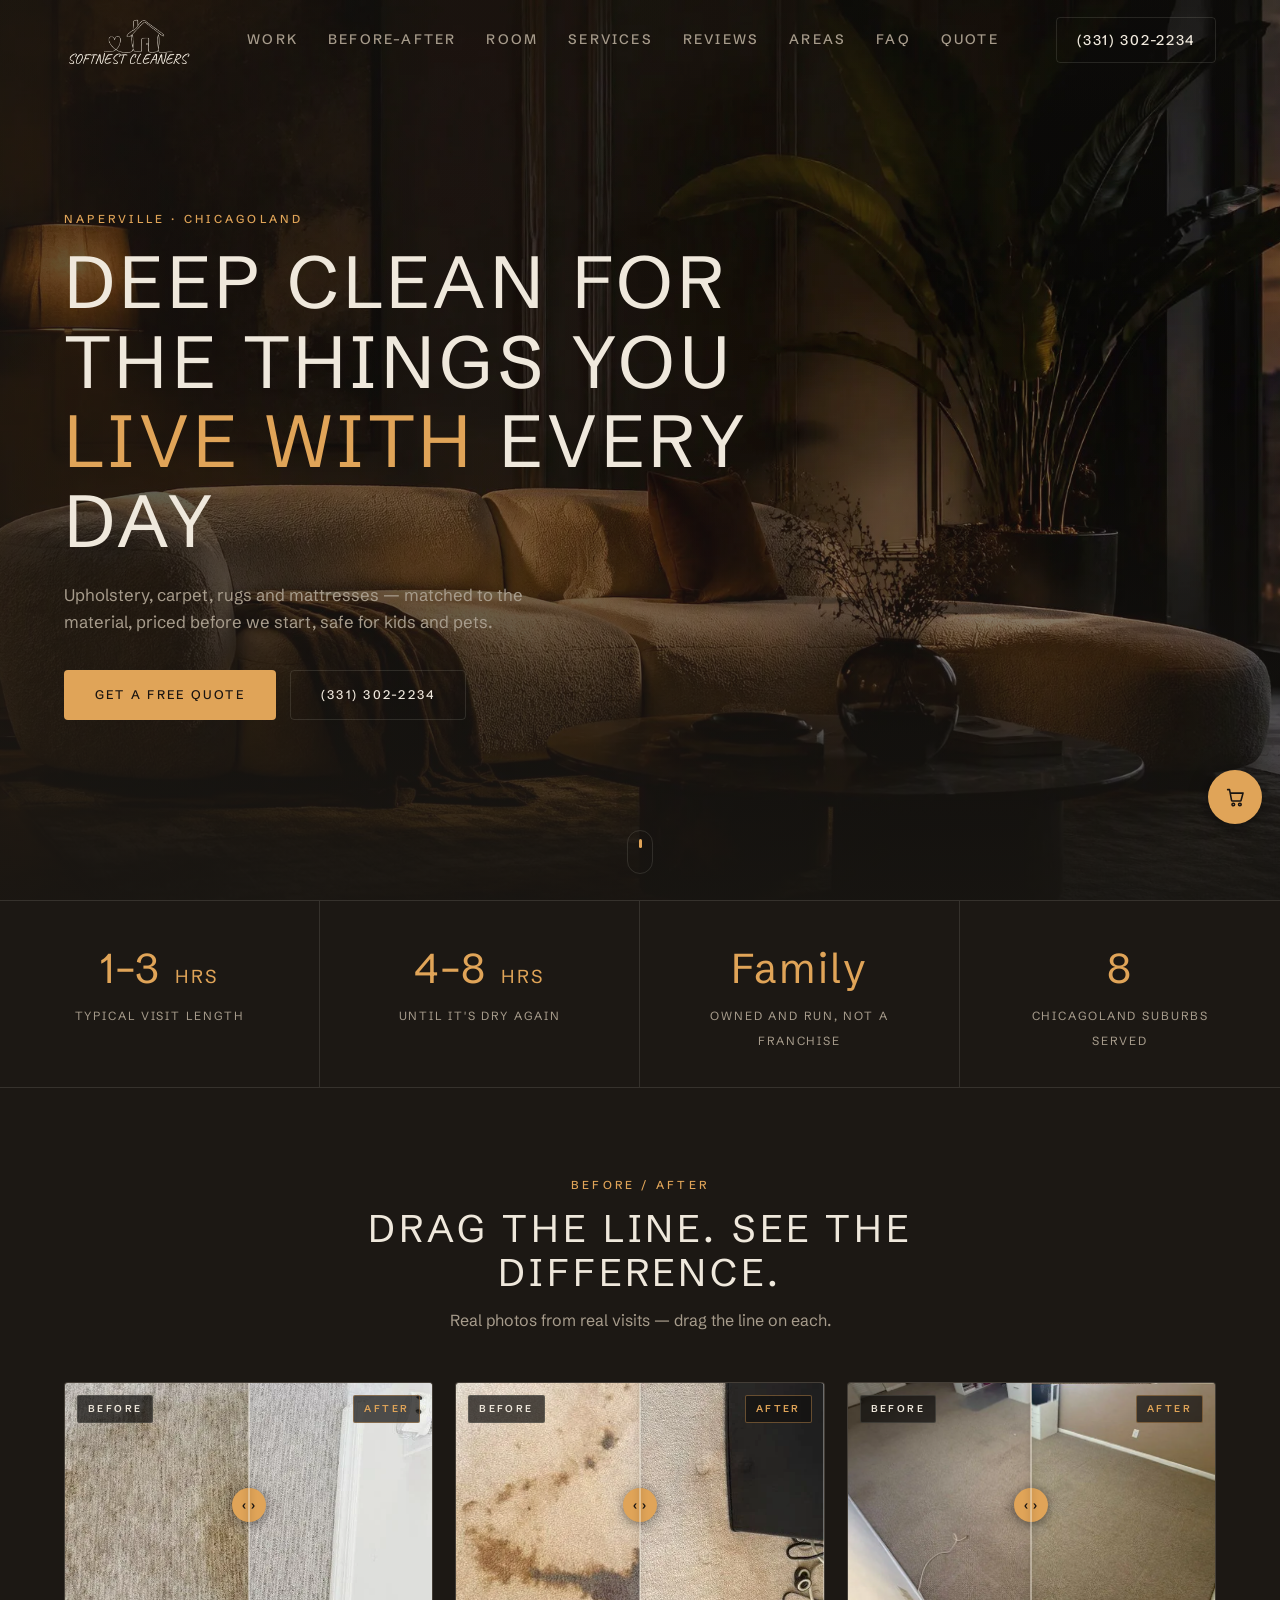
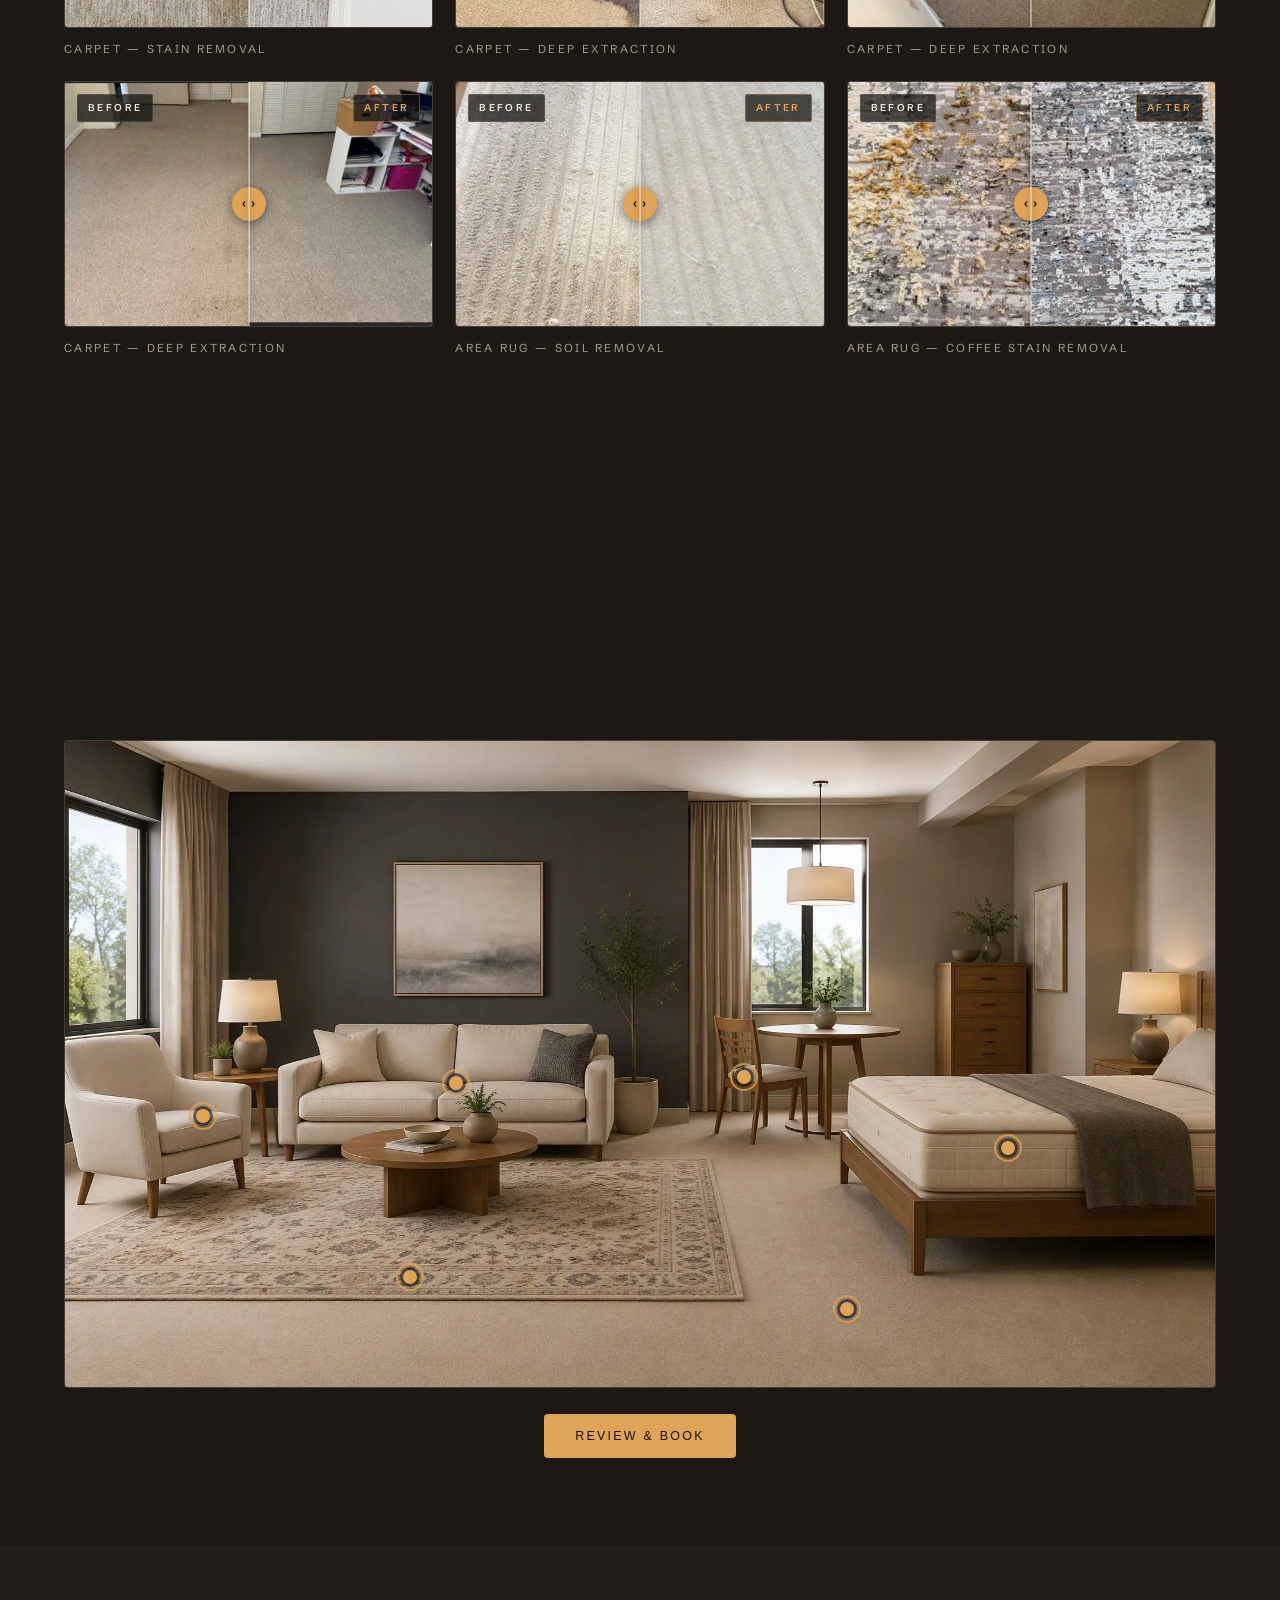
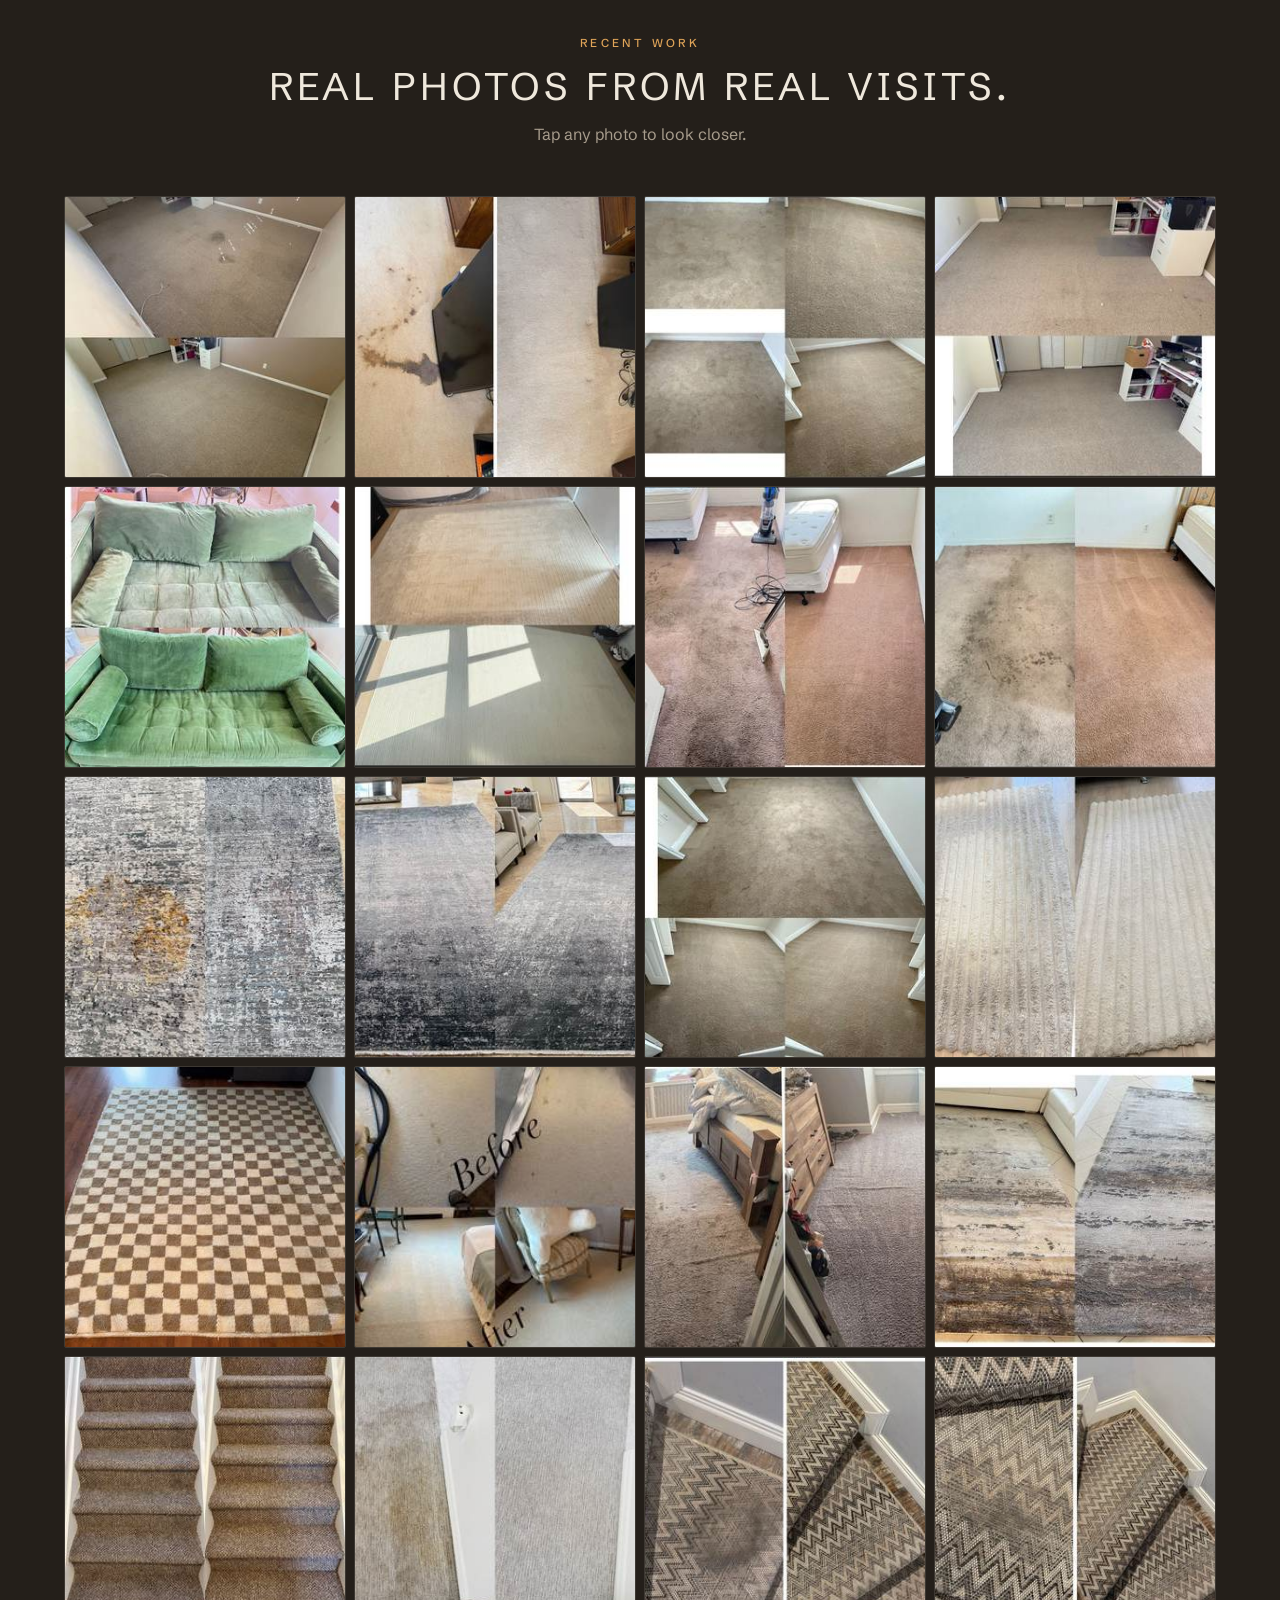
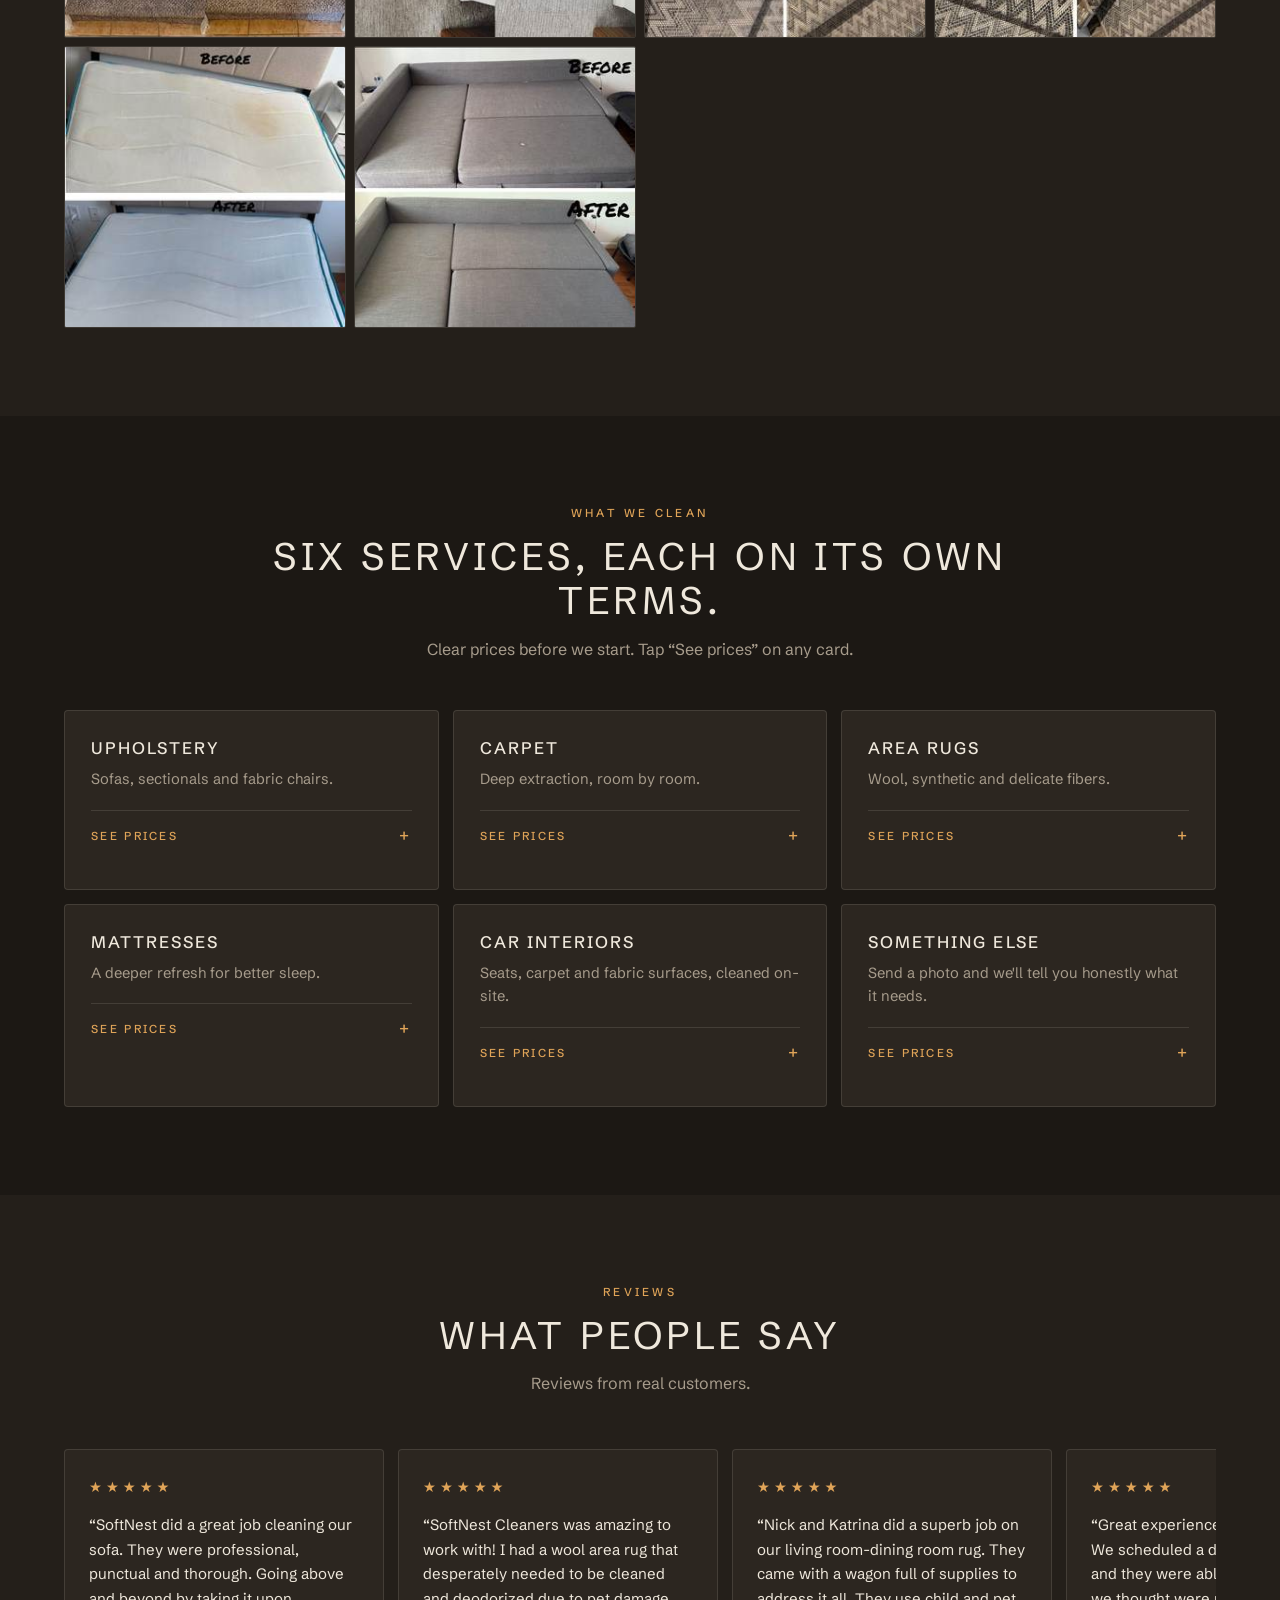
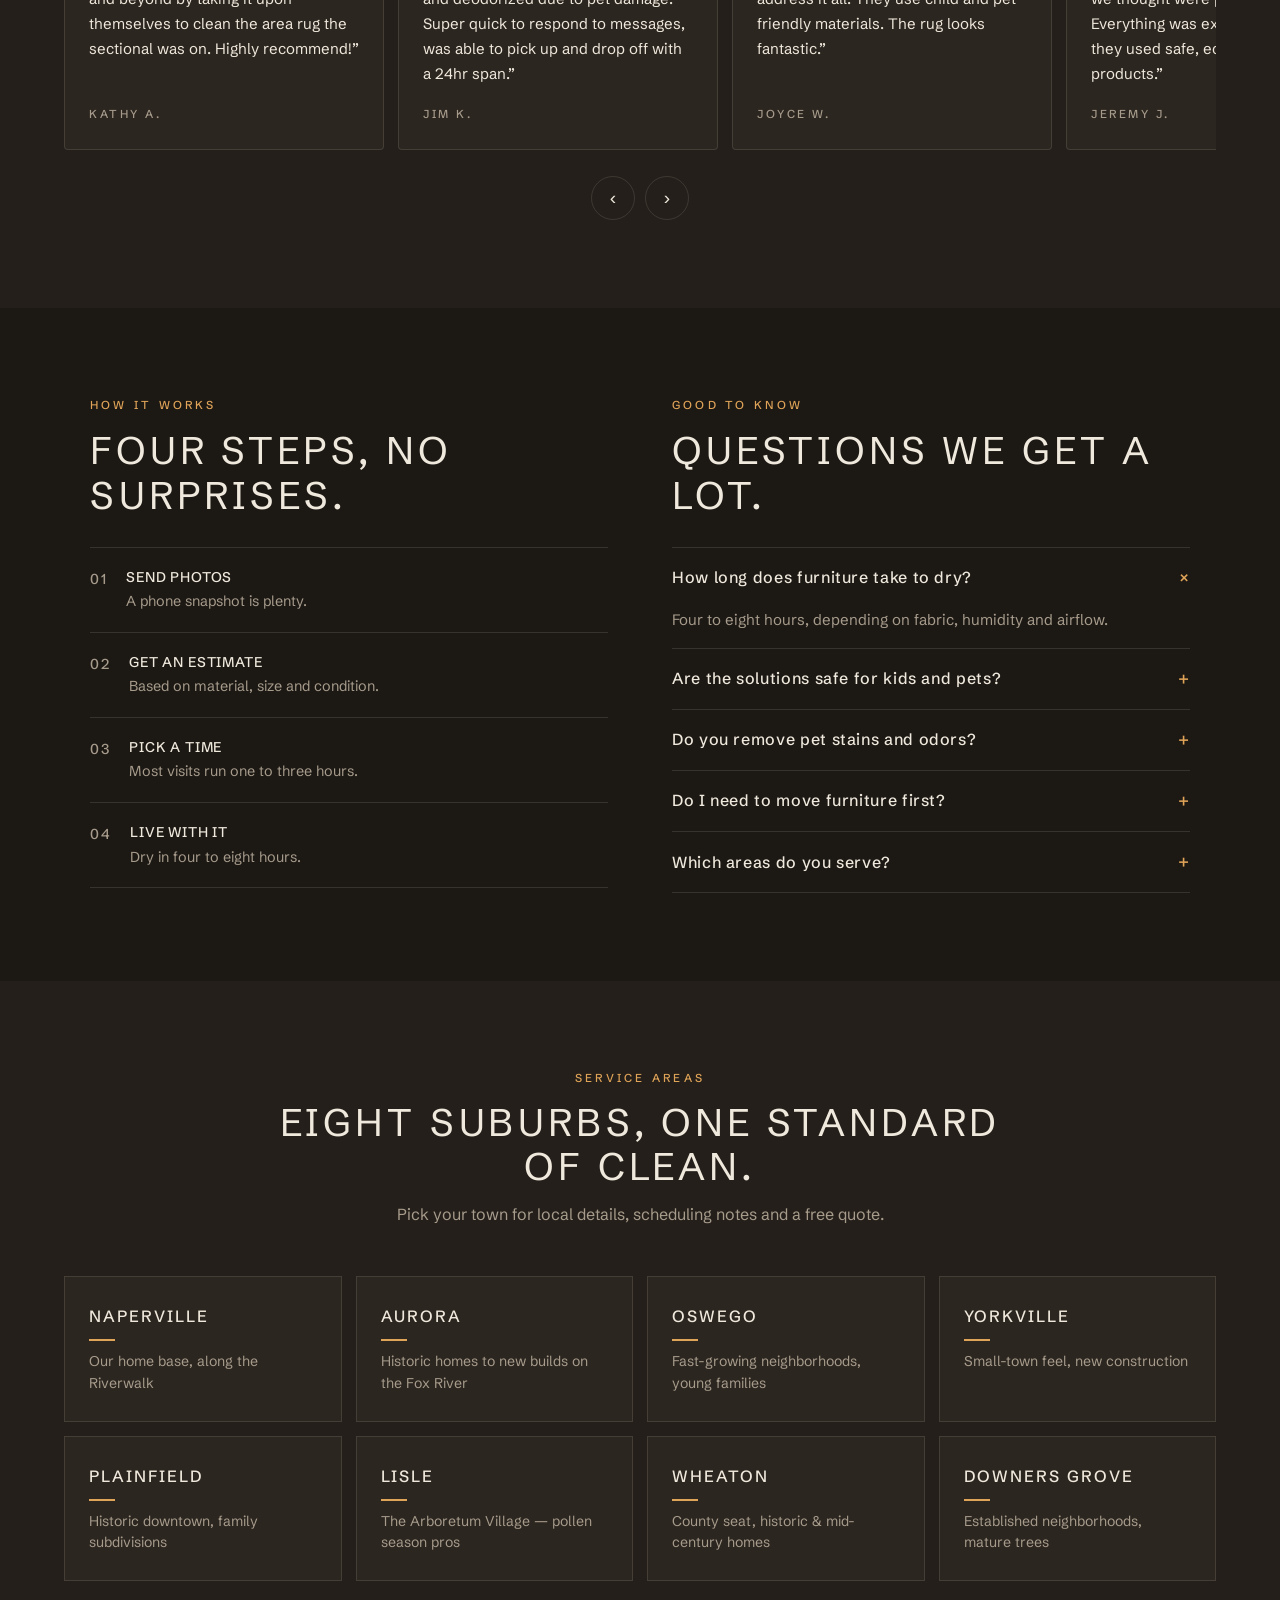
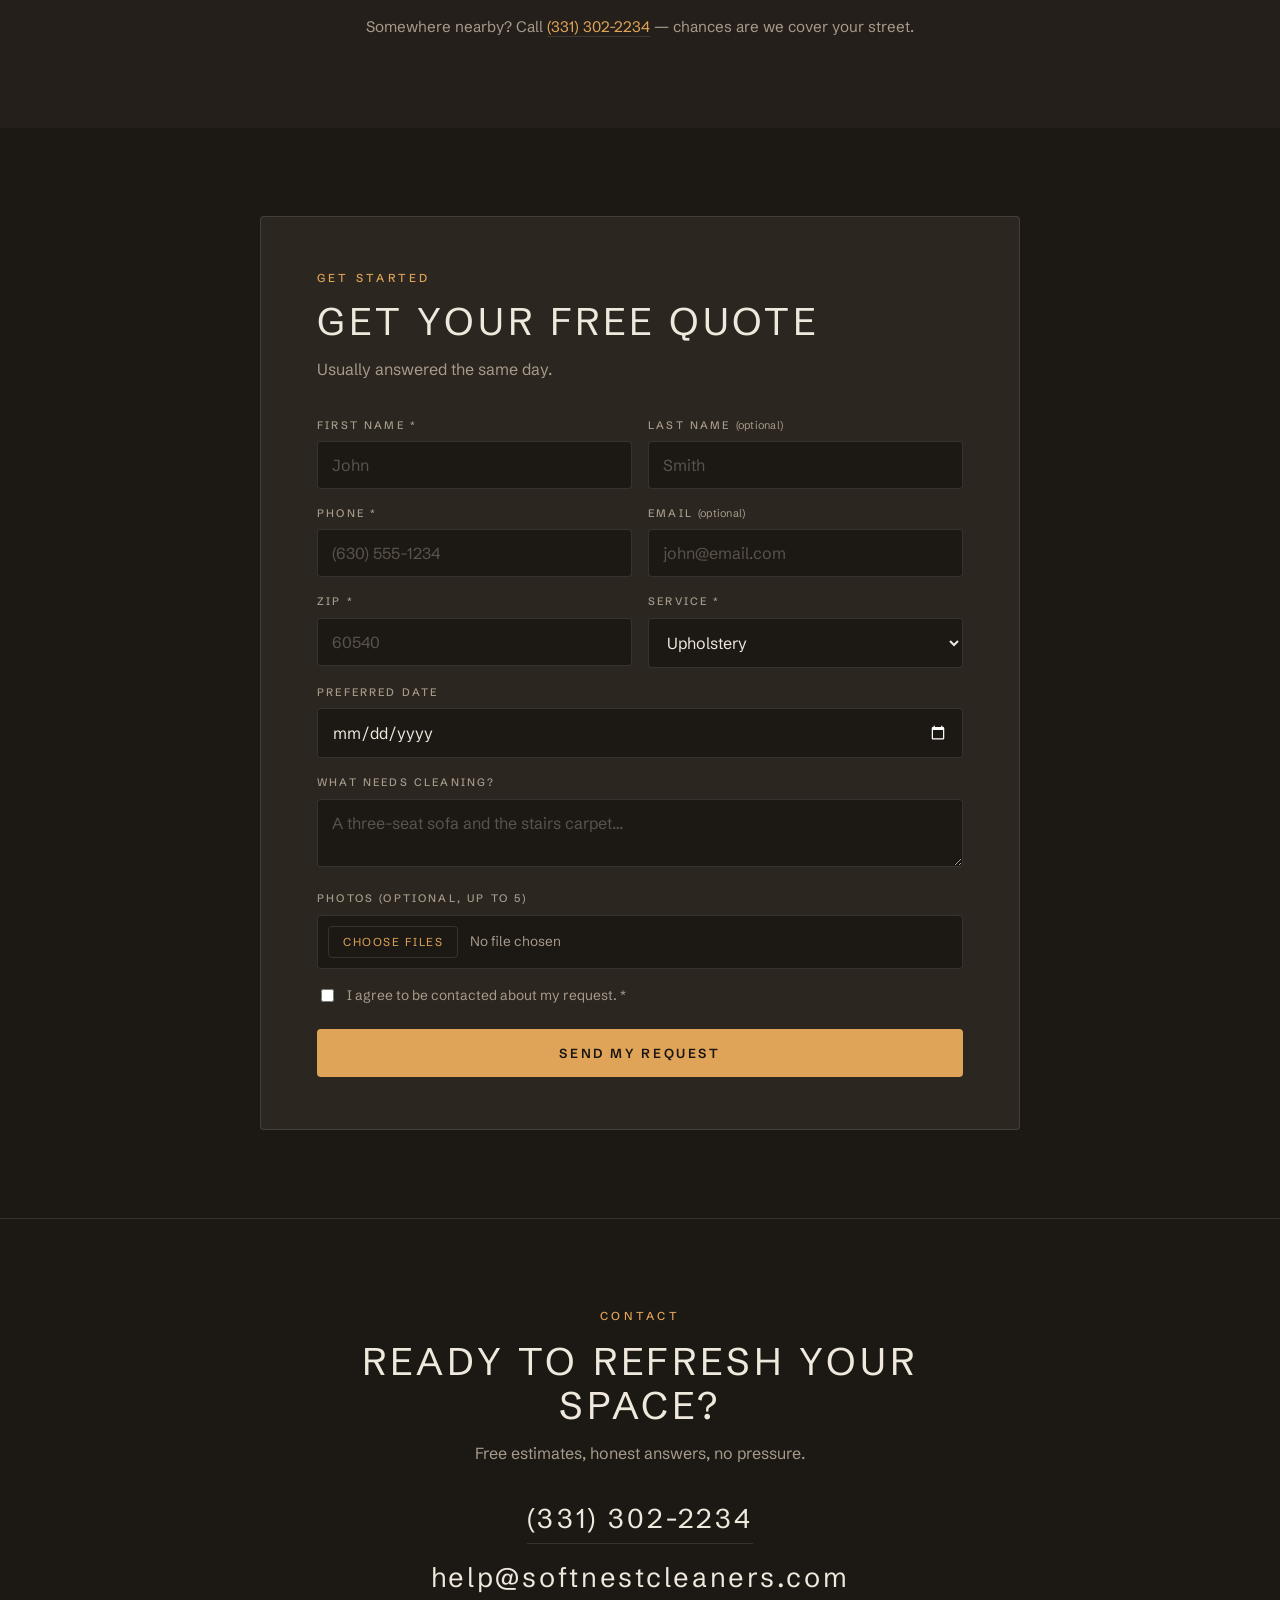
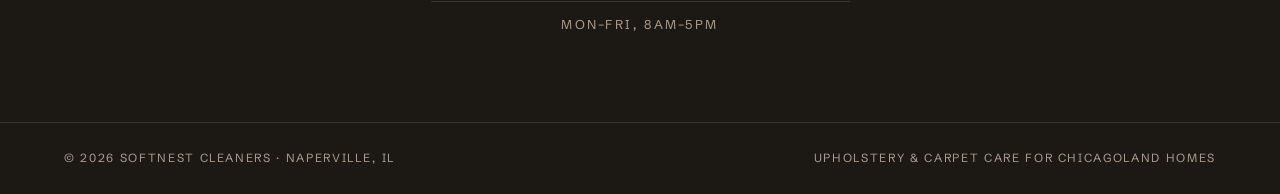
==== commit e299ee1b: "Rename button ID for navigation to room" ====
--- a/index.html
+++ b/index.html
@@ -515,7 +515,8 @@
   </div>
   <div class="cart-body">
     <p class="cart-empty" id="cartEmpty">Nothing added yet — tap a marker in the room and pick what needs cleaning.</p>
-   <a href="#room" class="btn btn-amber" id="roomModalClose">Go to room</a>
+   <a href="#room" class="btn btn-amber" id="goToRoomBtn">Go to room</a>
+
     <div class="cart-items" id="cartItems"></div>
     <form id="roomForm" action="/api/quote" method="POST" enctype="multipart/form-data" novalidate>
       <input type="hidden" name="service" value="other">
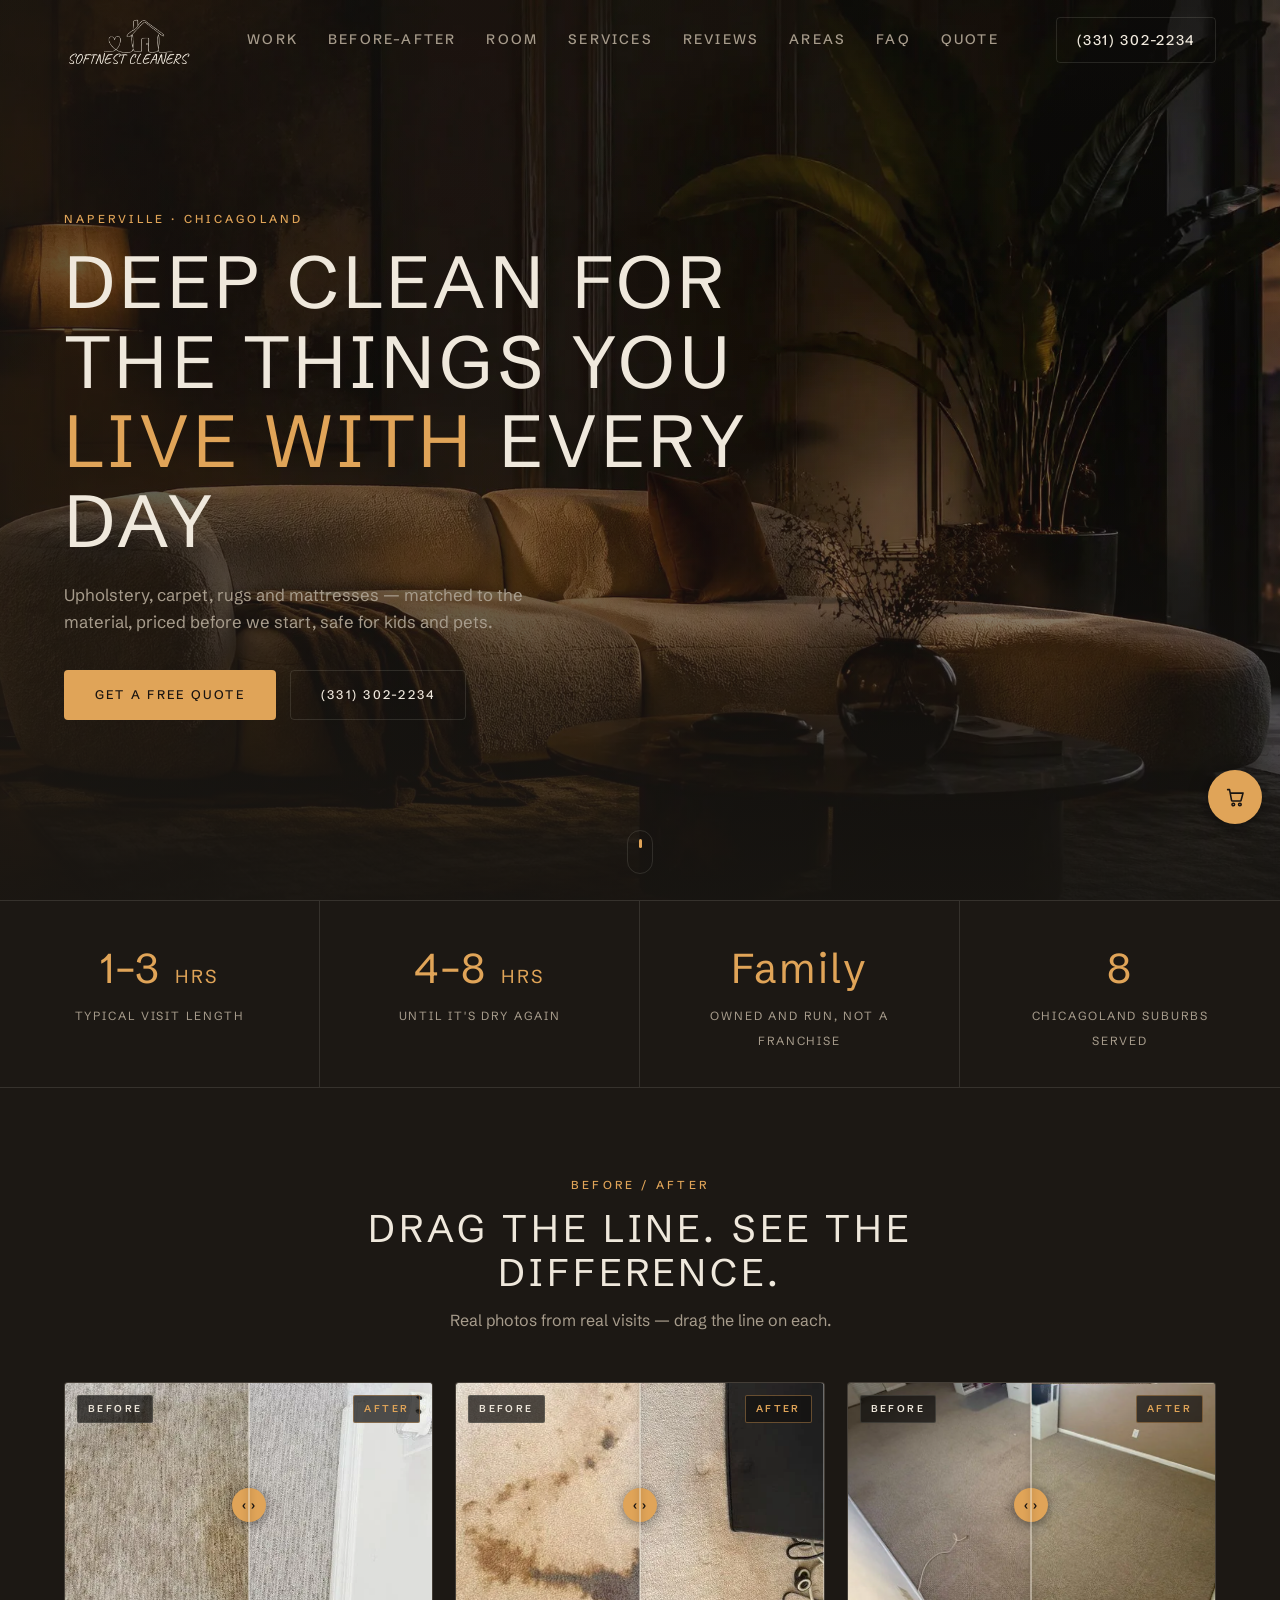
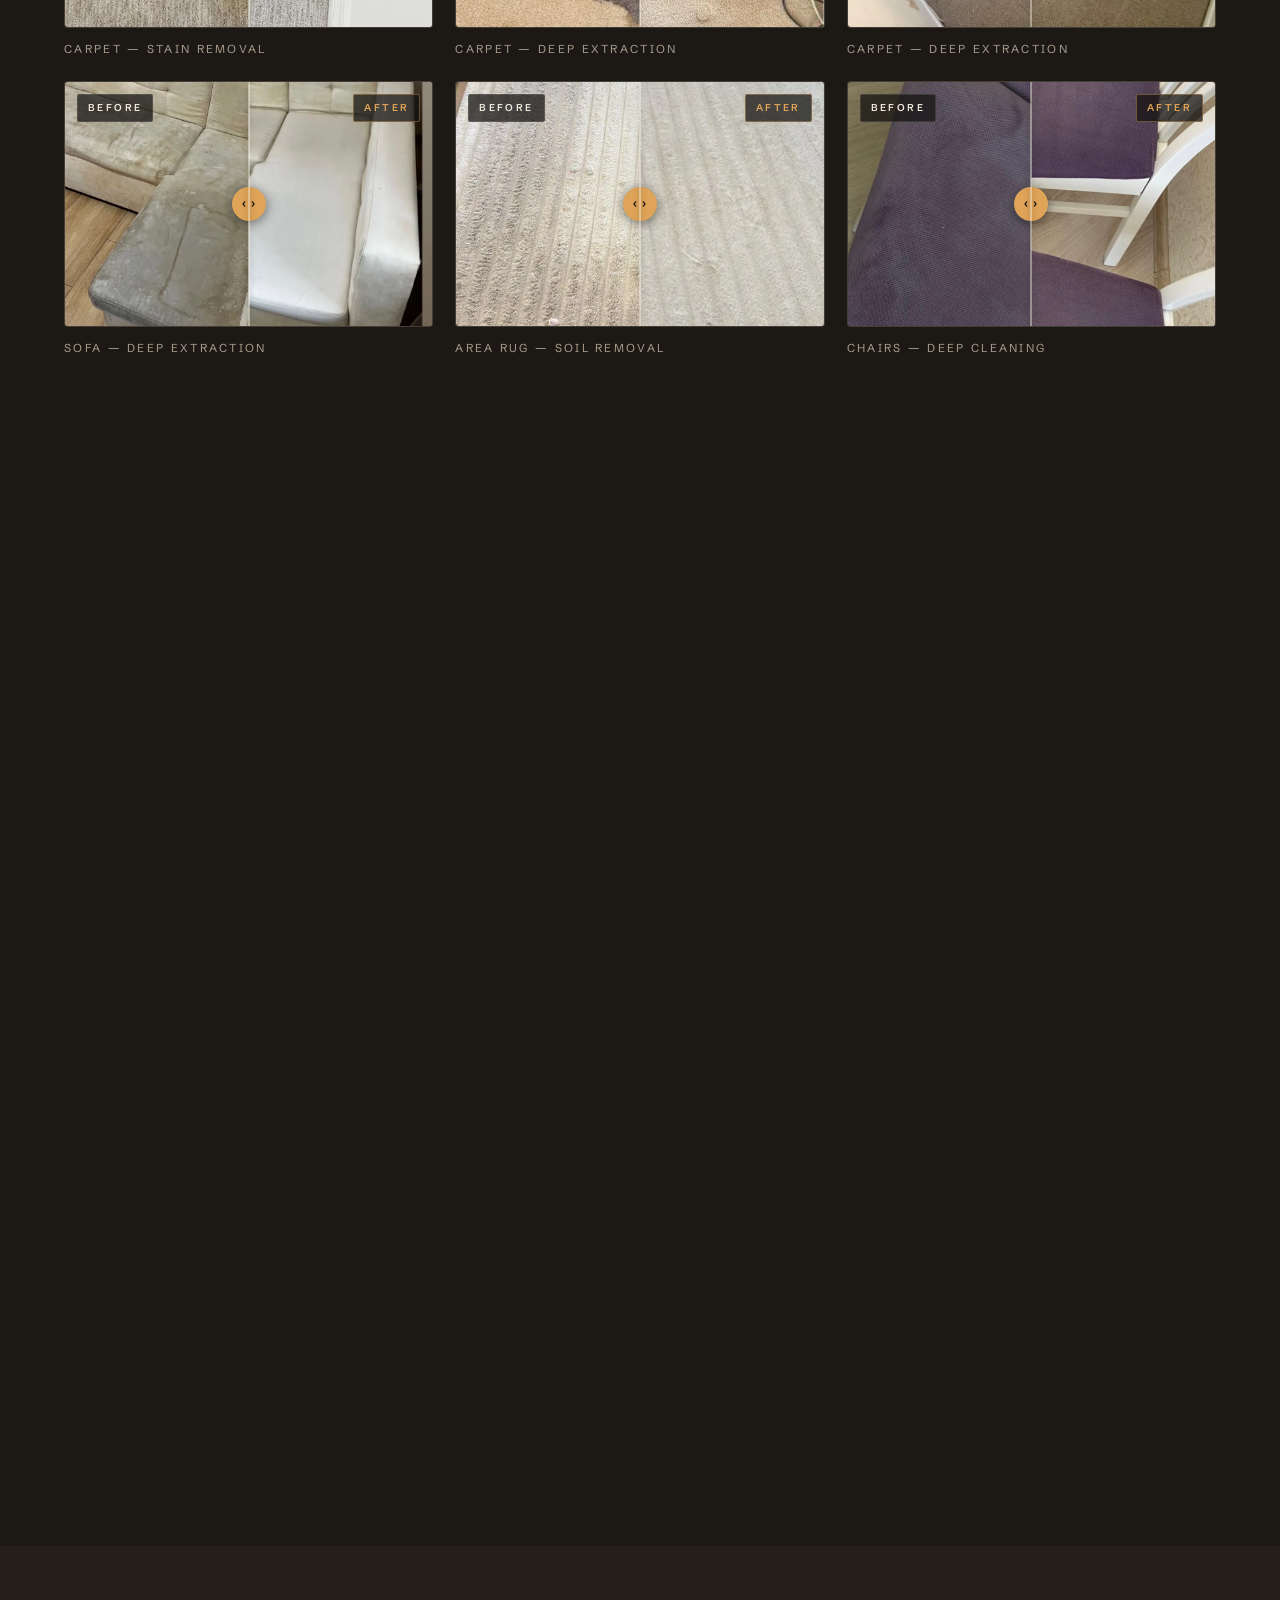
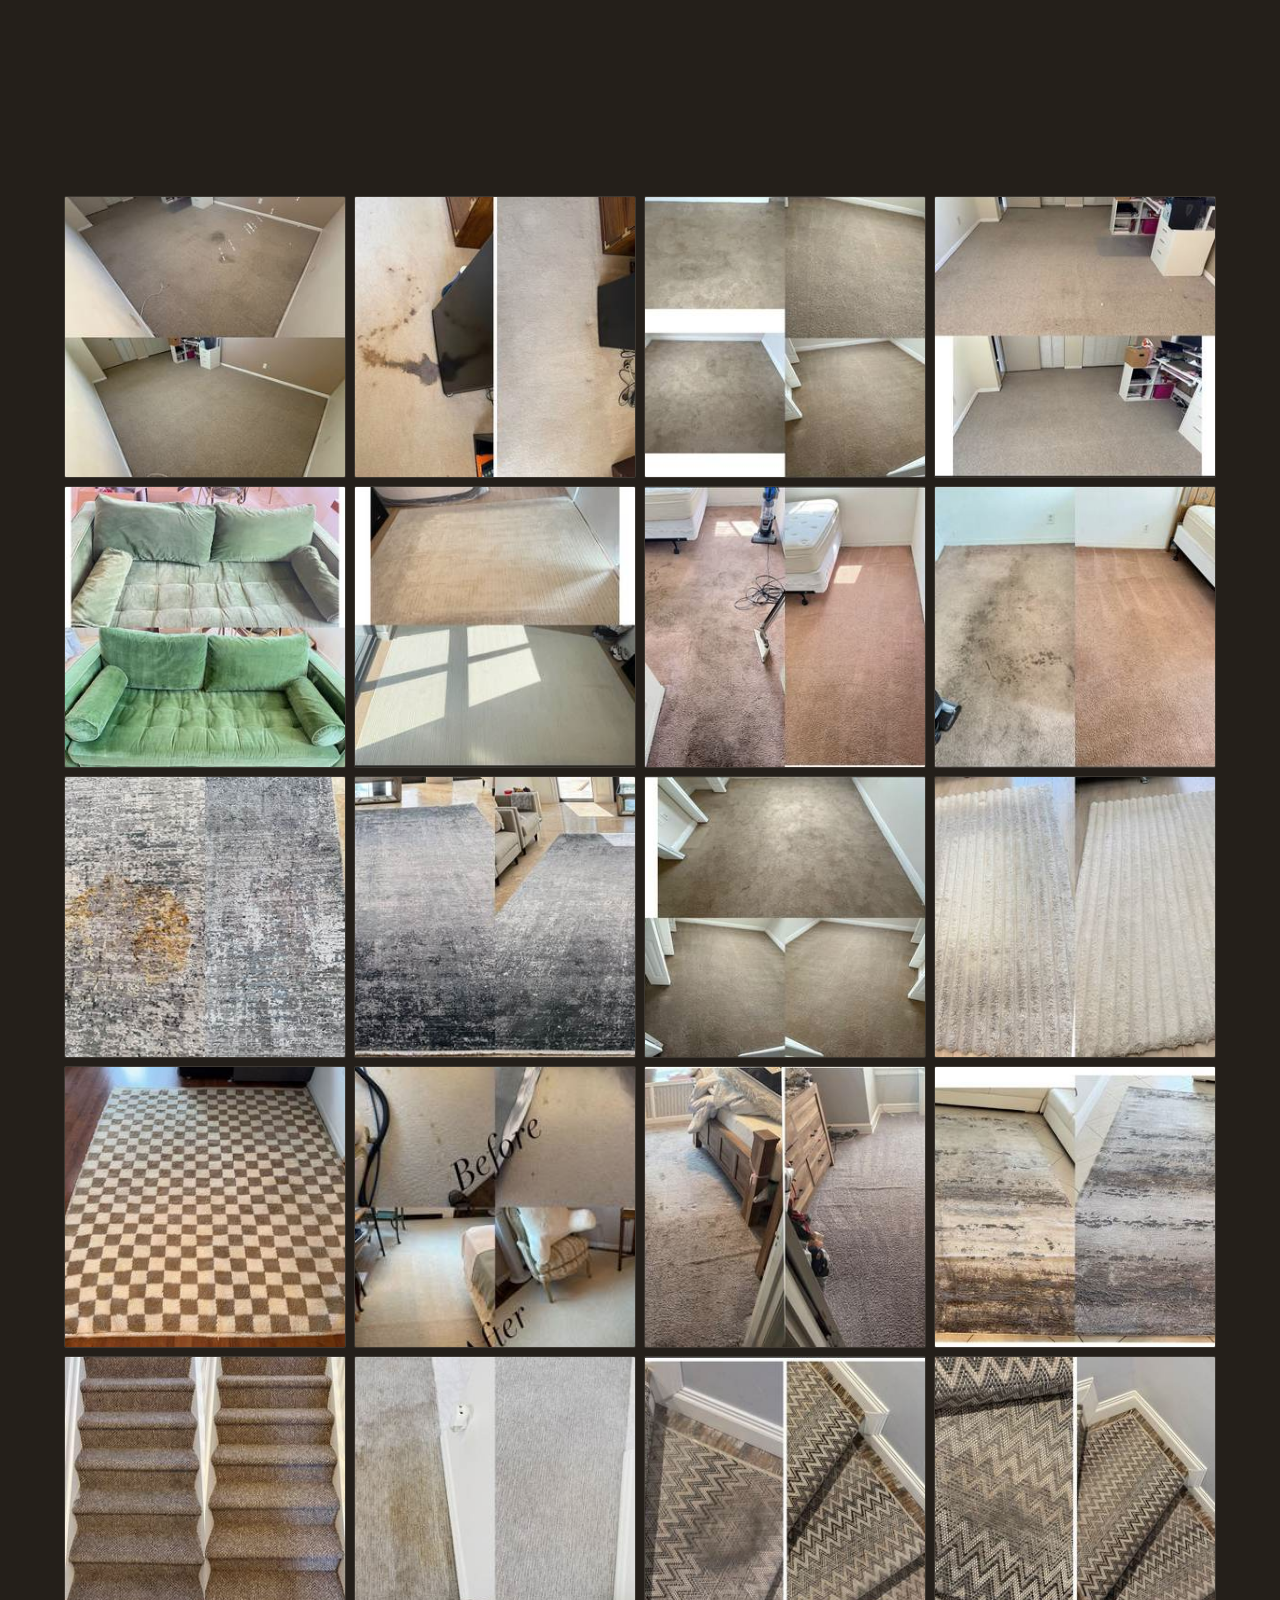
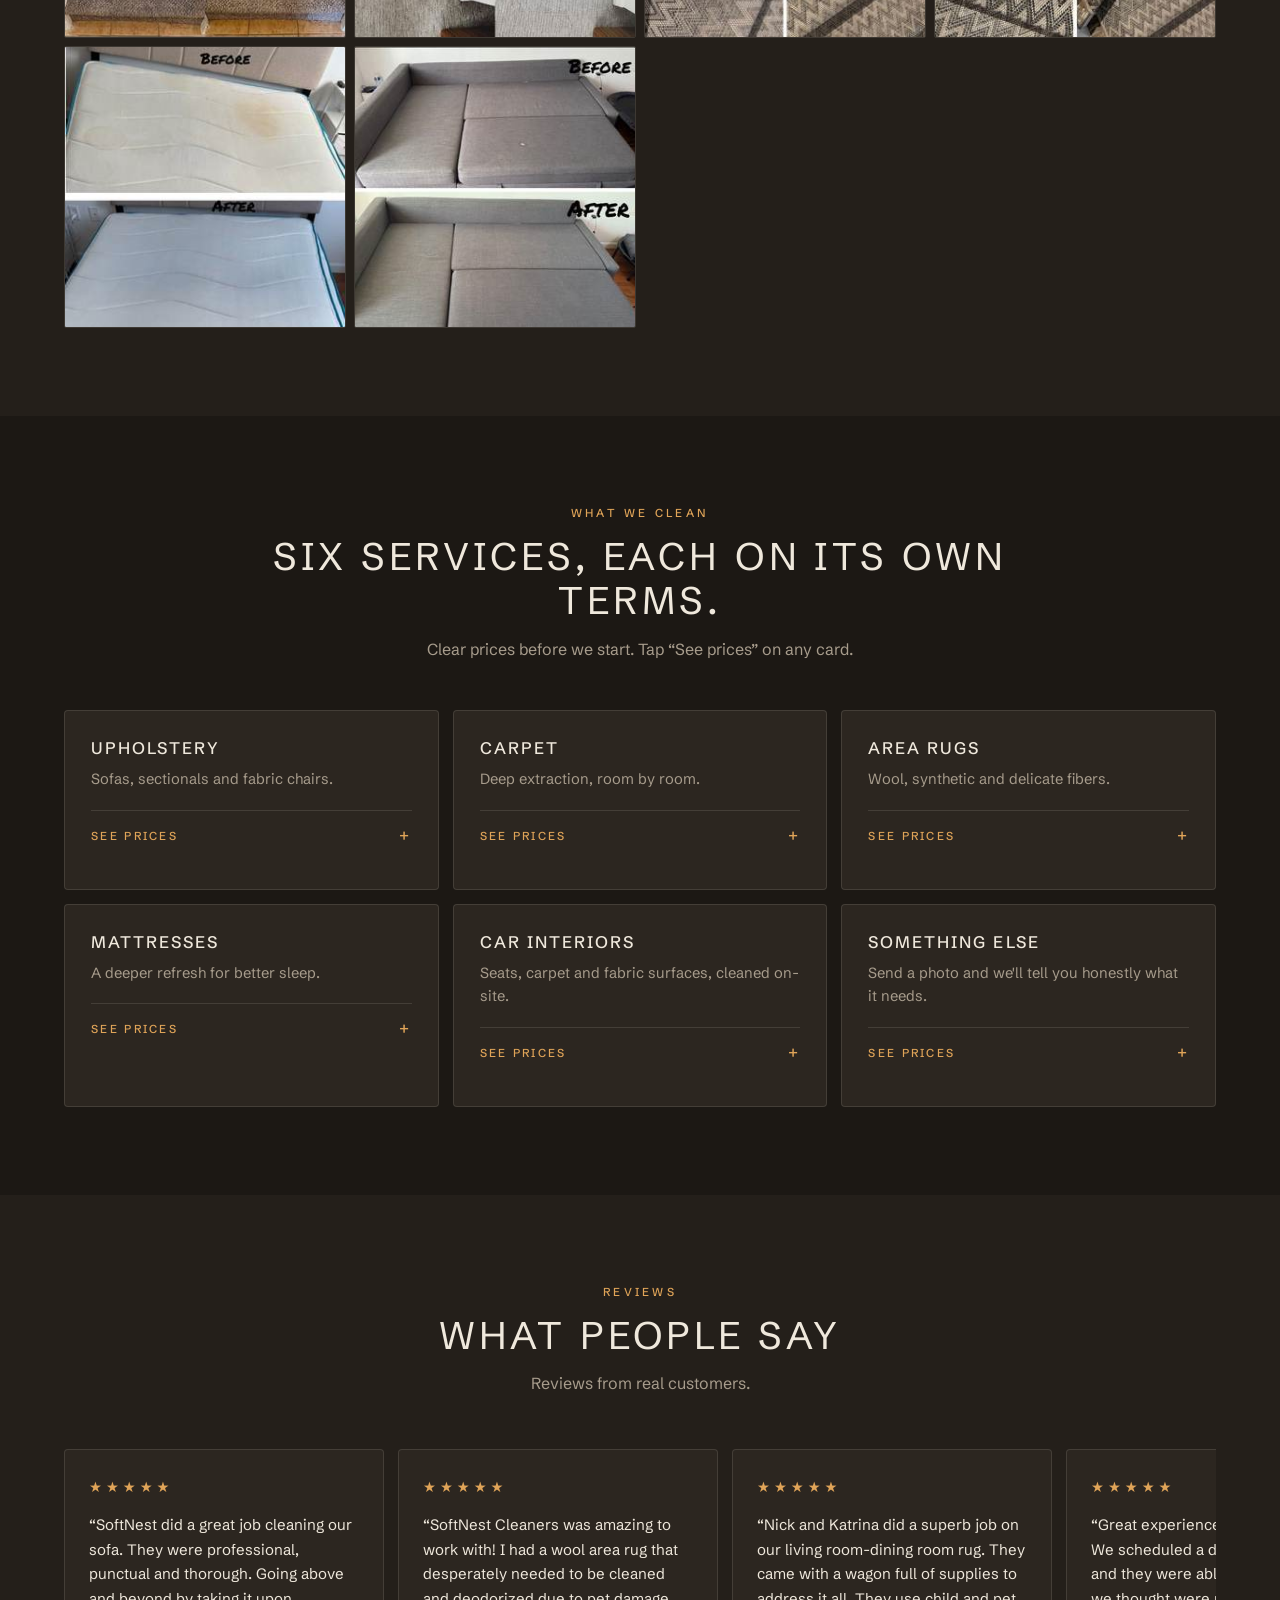
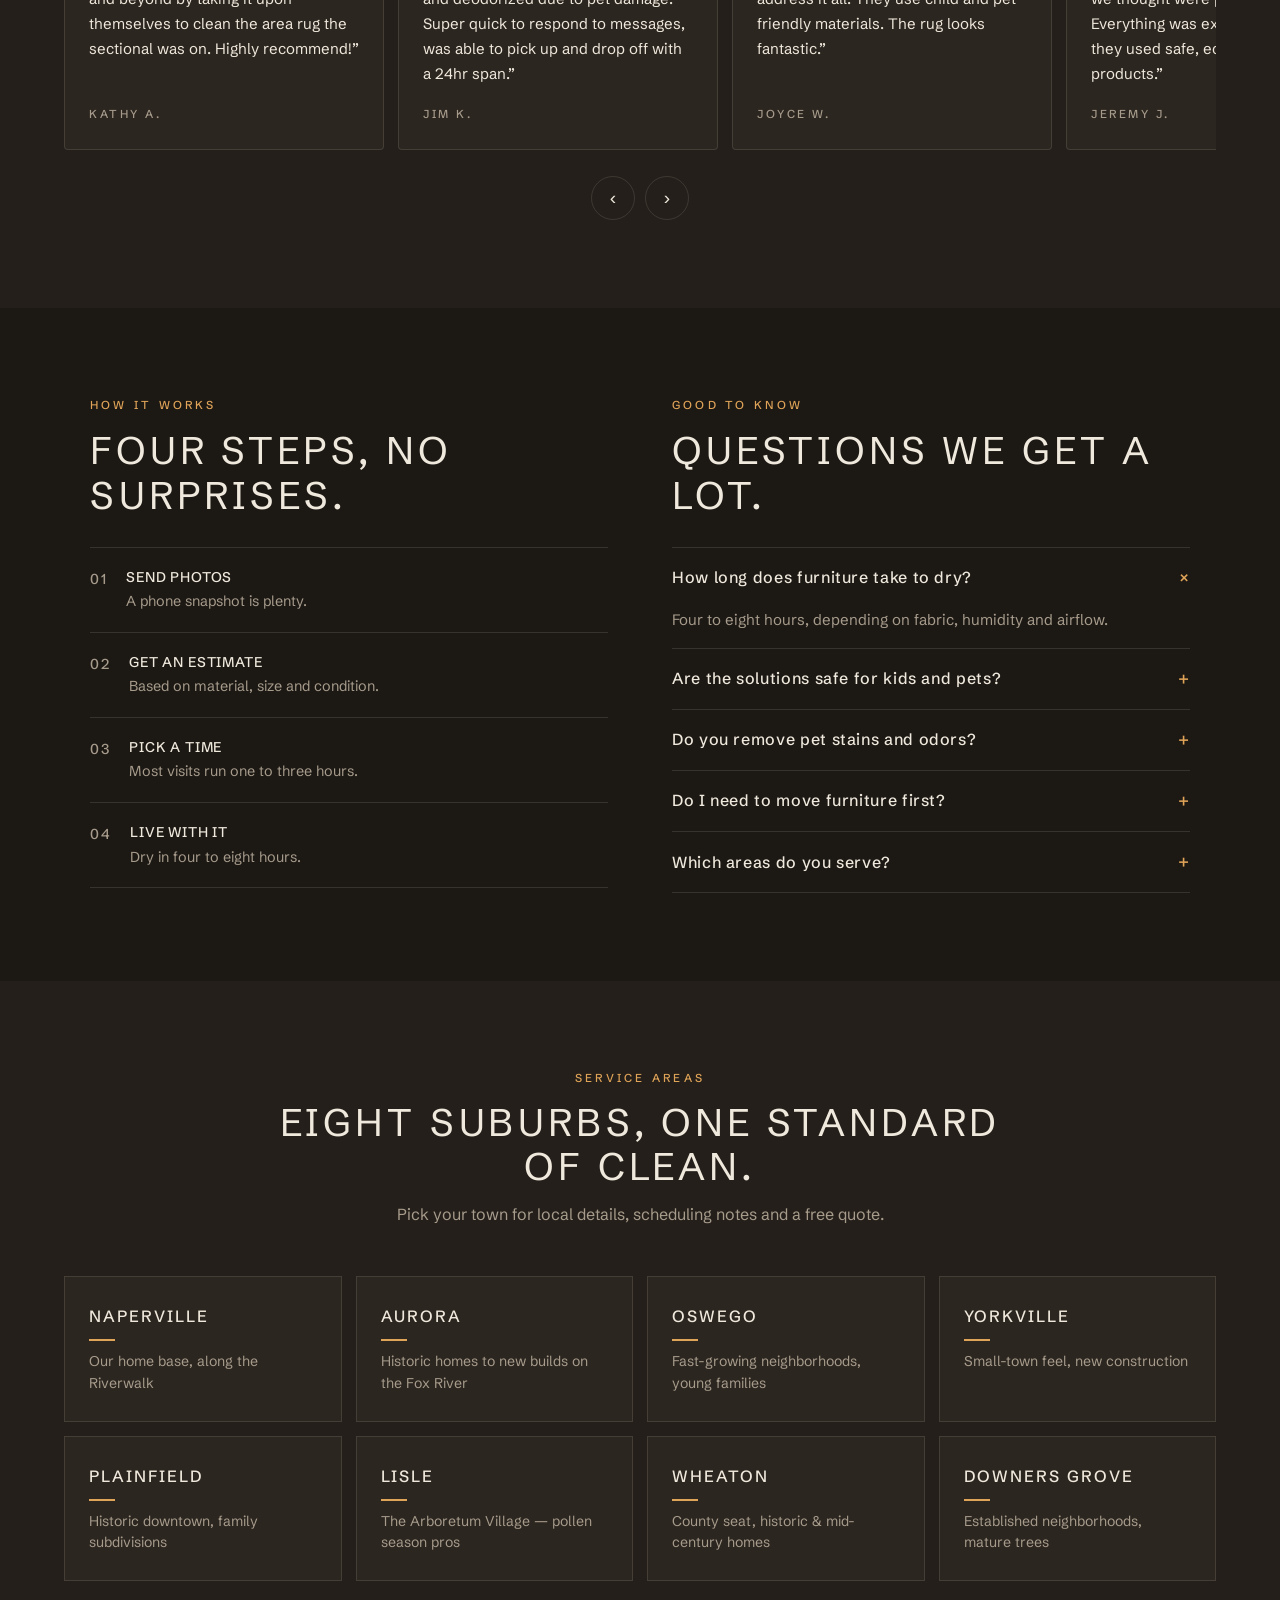
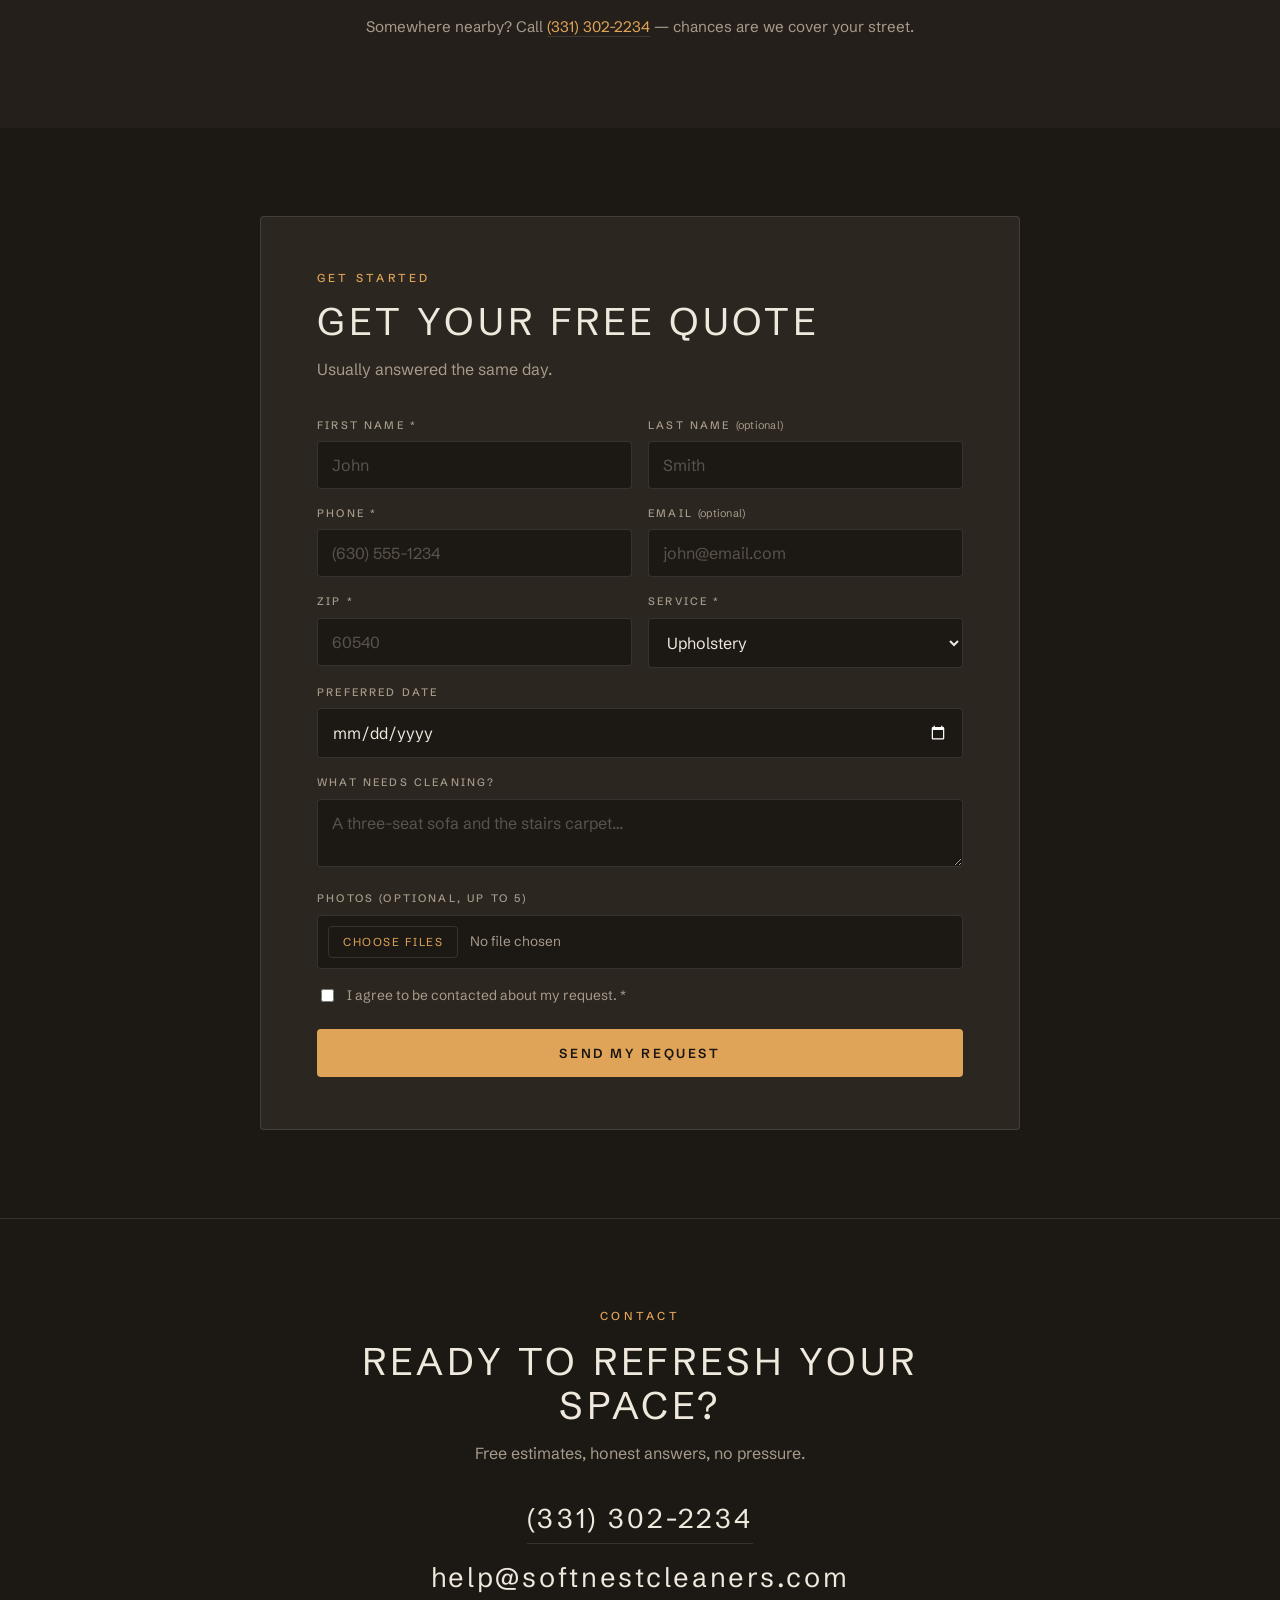
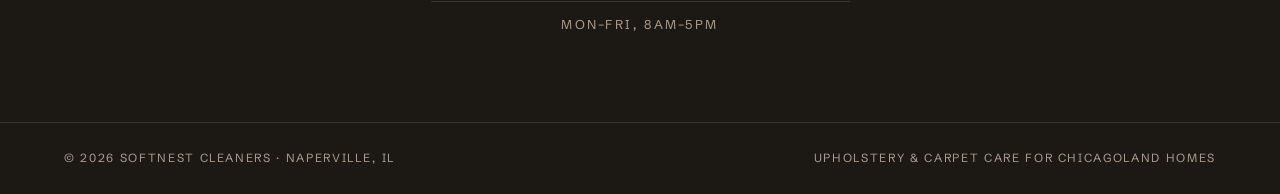
==== commit 577bcf95: "Update images and captions for cleaning examples" ====
--- a/index.html
+++ b/index.html
@@ -178,15 +178,15 @@
       </figure>
       <figure class="ba reveal">
         <div class="ba-stage" data-ba>
-          <img class="ba-img ba-before" src="images/ba-carpet-w-before.webp" alt="Bedroom carpet before cleaning — visible stains and traffic lanes" loading="lazy" width="1024" height="508">
-          <img class="ba-img ba-after" src="images/ba-carpet-w-after.webp" alt="Same carpet after deep extraction — fresh and even" loading="lazy" width="1024" height="508">
+          <img class="ba-img ba-before" src="images/ba-sofa-corner-before.webp" alt="Sofa before cleaning — visible stains" loading="lazy" width="1024" height="508">
+          <img class="ba-img ba-after" src="images/ba-sofa-corner-after.webp" alt="Same Sofa after deep extraction — fresh and even" loading="lazy" width="1024" height="508">
           <span class="ba-tag ba-tag-b" aria-hidden="true">Before</span>
           <span class="ba-tag ba-tag-a" aria-hidden="true">After</span>
-          <div class="ba-handle" role="slider" tabindex="0" aria-label="Carpet before and after comparison slider" aria-valuemin="0" aria-valuemax="100" aria-valuenow="50">
+          <div class="ba-handle" role="slider" tabindex="0" aria-label="Sofa before and after comparison slider" aria-valuemin="0" aria-valuemax="100" aria-valuenow="50">
             <span class="ba-grip" aria-hidden="true"></span>
           </div>
         </div>
-        <figcaption>Carpet — deep extraction </figcaption>
+        <figcaption>Sofa — deep extraction </figcaption>
       </figure>
       <figure class="ba reveal">
         <div class="ba-stage" data-ba>
@@ -202,15 +202,15 @@
       </figure>
       <figure class="ba reveal">
         <div class="ba-stage" data-ba>
-          <img class="ba-img ba-before" src="images/ba-rug-stain-before.webp" alt="Area rug before cleaning — visible stains" loading="lazy" width="549" height="765">
-          <img class="ba-img ba-after" src="images/ba-rug-stain-after.webp" alt="Same rug after cleaning — bright and white again" loading="lazy" width="549" height="765">
+          <img class="ba-img ba-before" src="images/ba-chairs-purple-before.webp" alt="Chairs before cleaning — visible stains" loading="lazy" width="549" height="765">
+          <img class="ba-img ba-after" src="images/ba-chairs-purple-after.webp" alt="Same chairs after cleaning — bright and white again" loading="lazy" width="549" height="765">
           <span class="ba-tag ba-tag-b" aria-hidden="true">Before</span>
           <span class="ba-tag ba-tag-a" aria-hidden="true">After</span>
-          <div class="ba-handle" role="slider" tabindex="0" aria-label="Area rug before and after comparison slider" aria-valuemin="0" aria-valuemax="100" aria-valuenow="50">
+          <div class="ba-handle" role="slider" tabindex="0" aria-label="Chairs before and after comparison slider" aria-valuemin="0" aria-valuemax="100" aria-valuenow="50">
             <span class="ba-grip" aria-hidden="true"></span>
           </div>
         </div>
-        <figcaption>Area rug — coffee stain removal </figcaption>
+        <figcaption>Chairs — deep cleaning </figcaption>
       </figure>
     </div>
   </section>
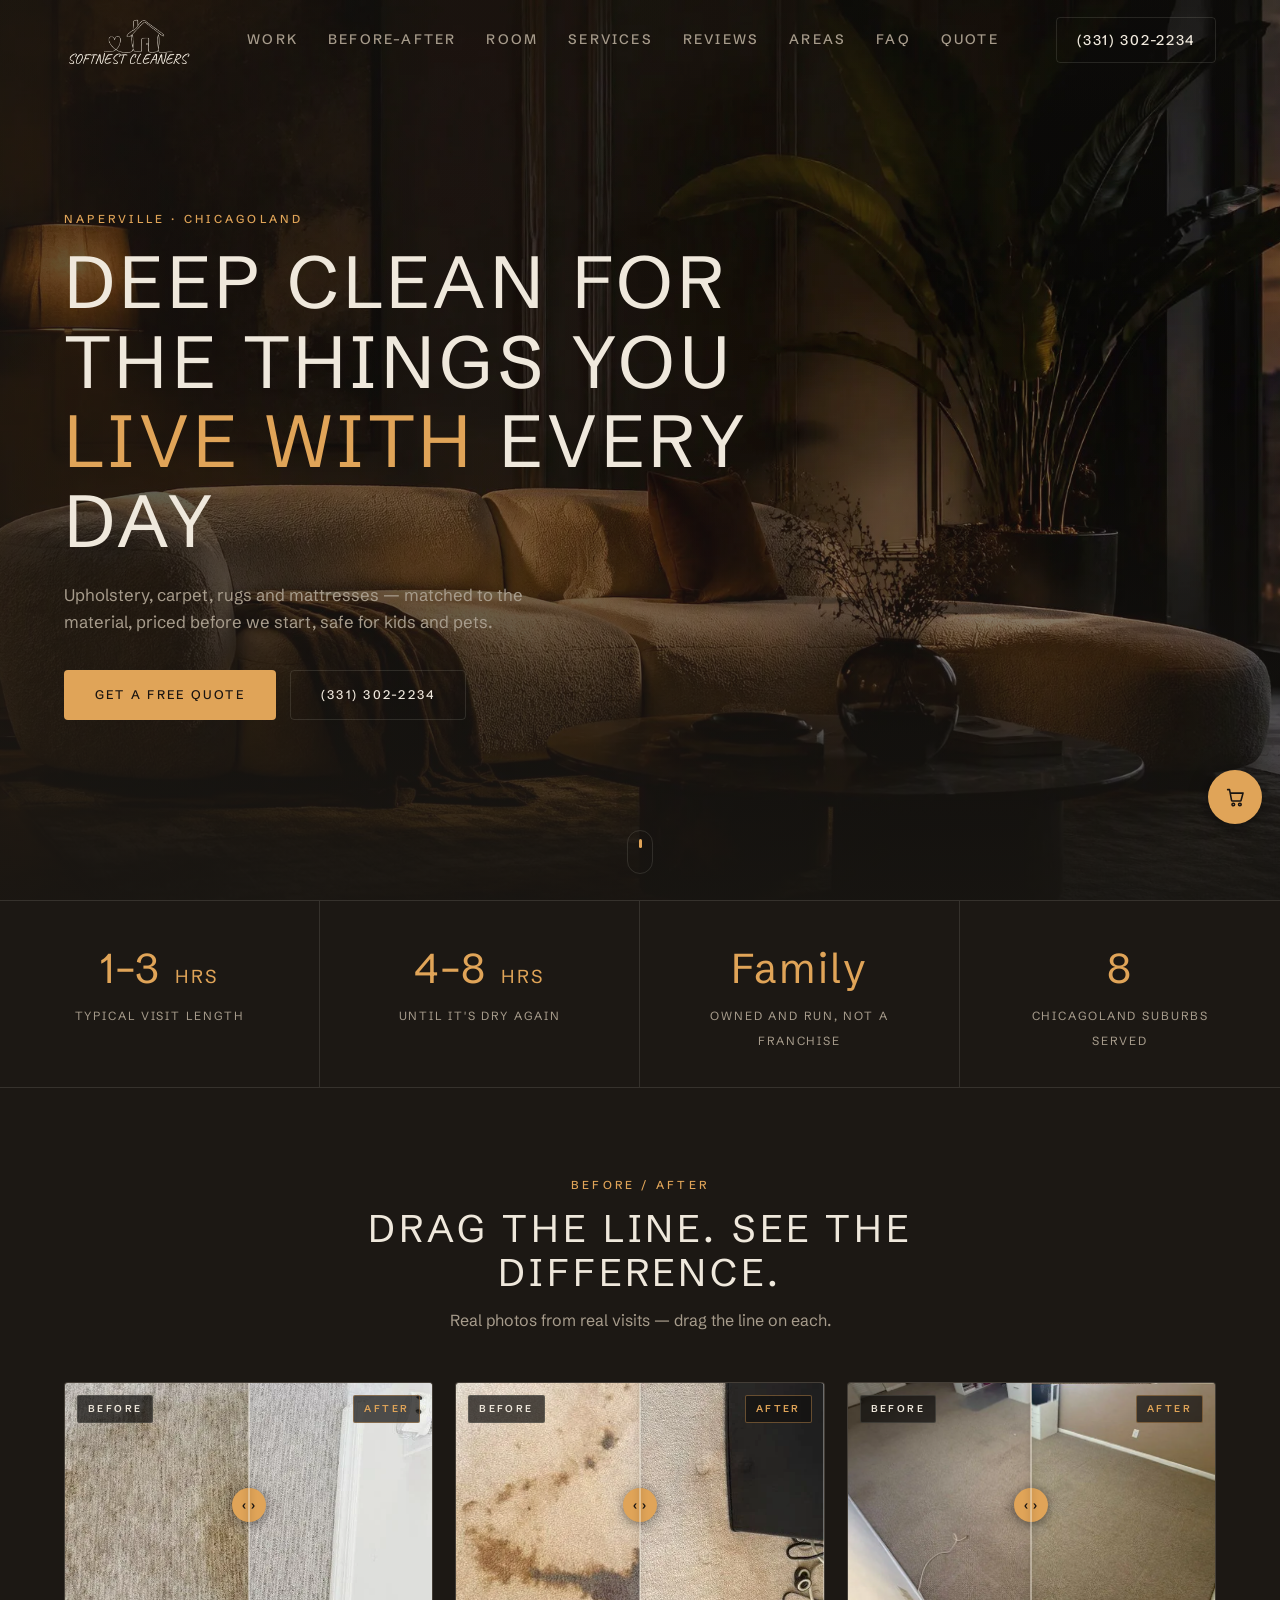
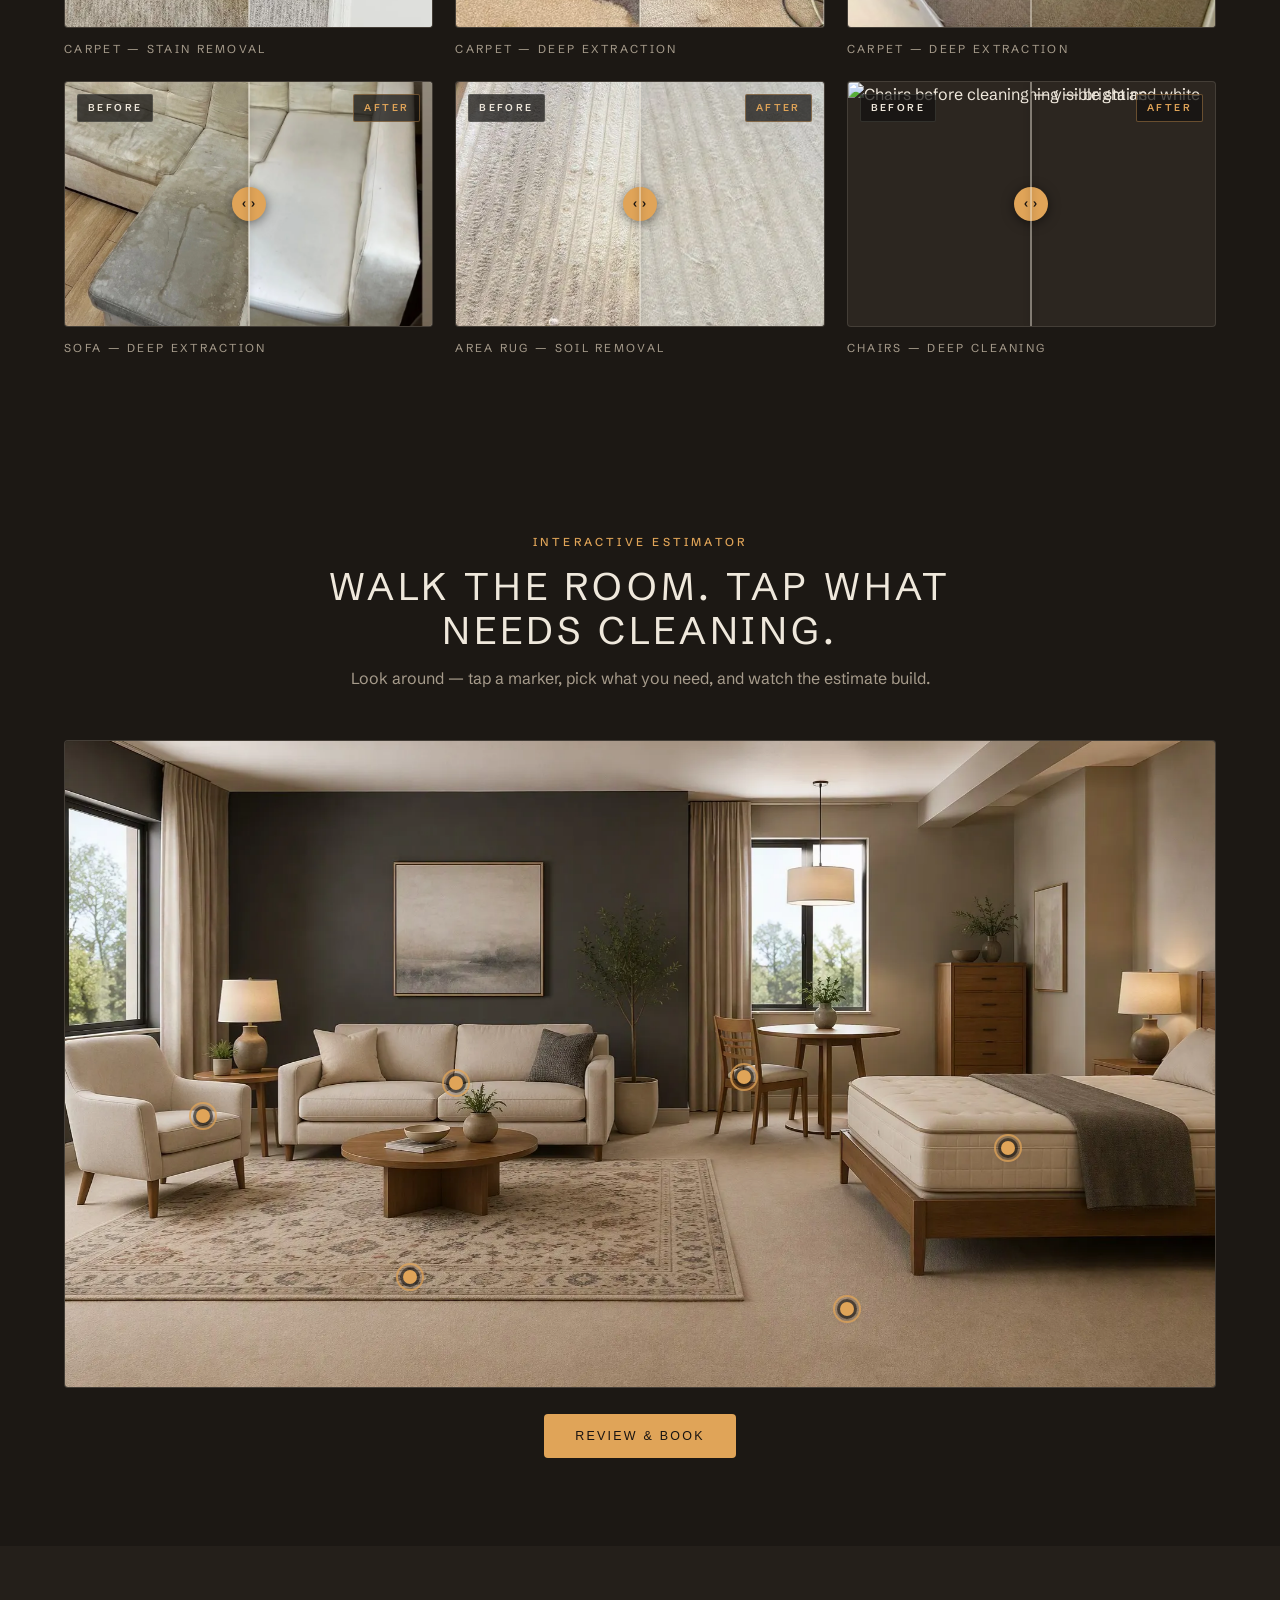
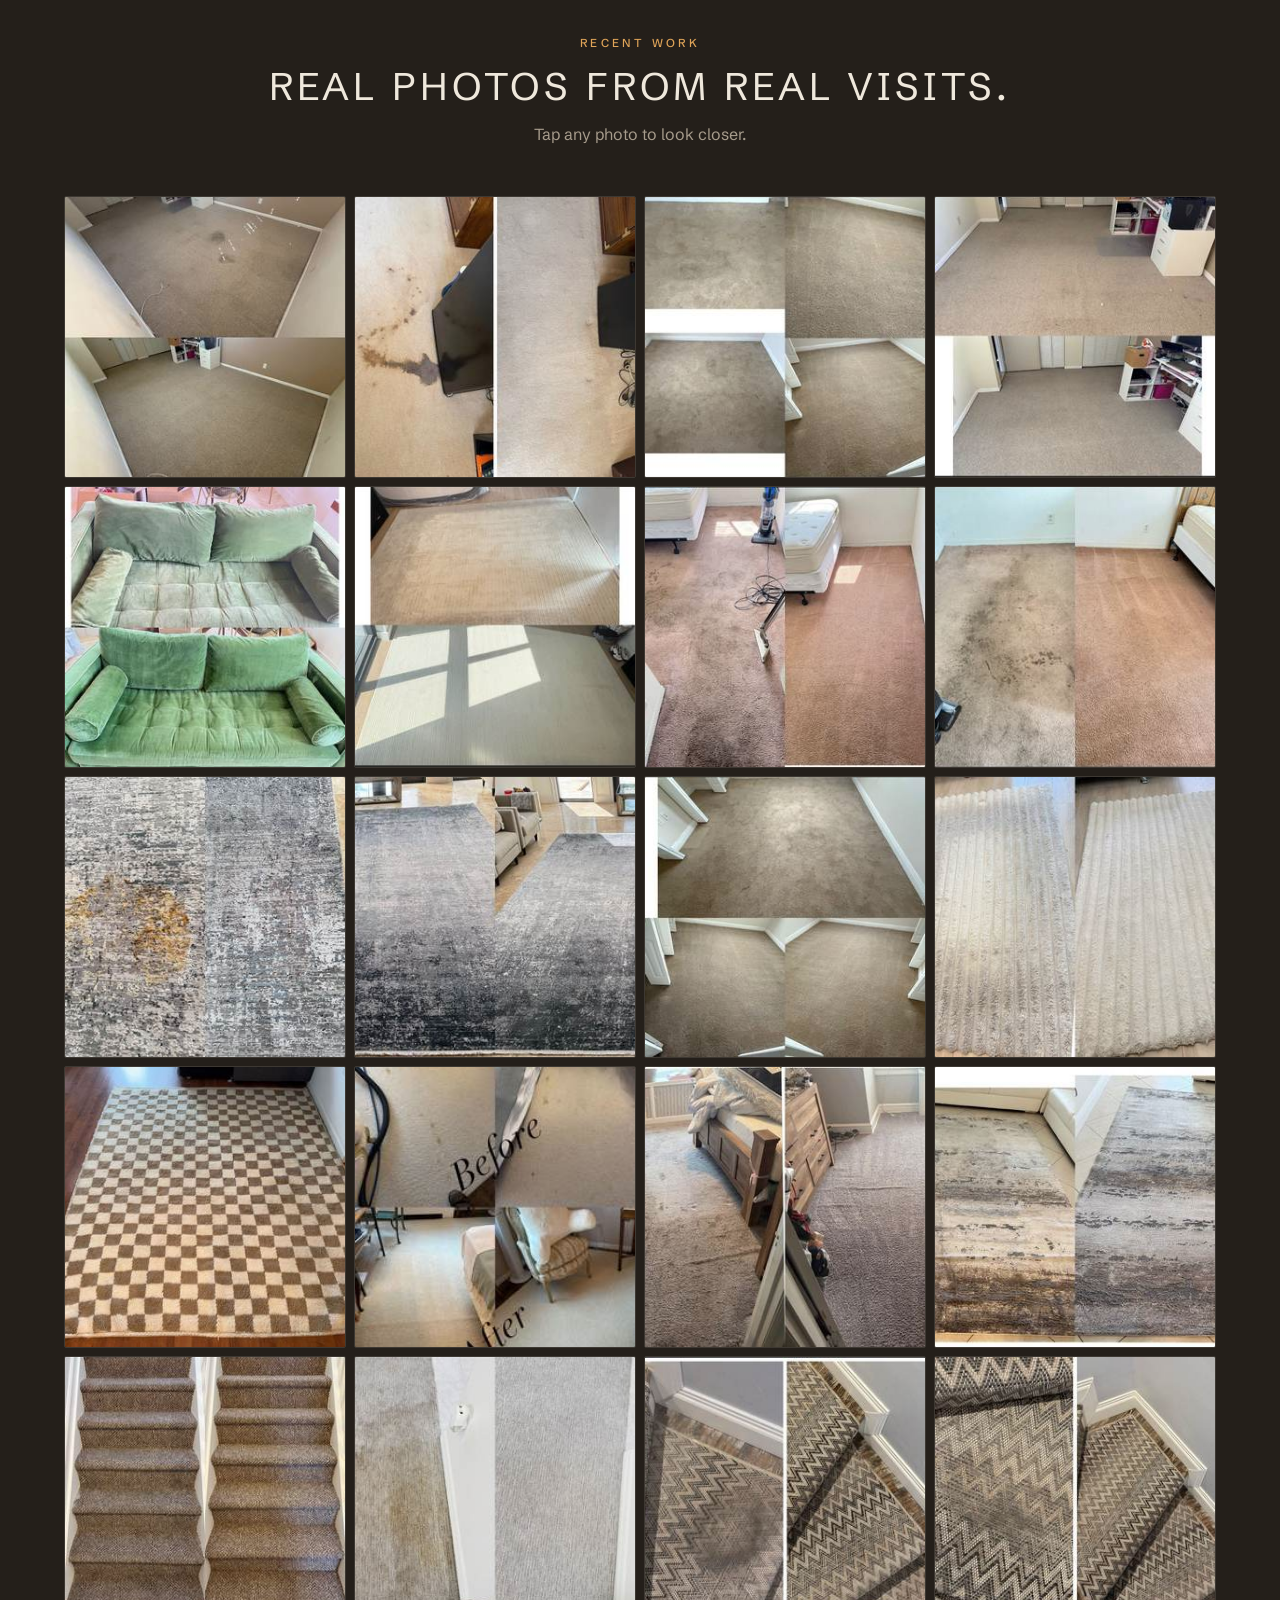
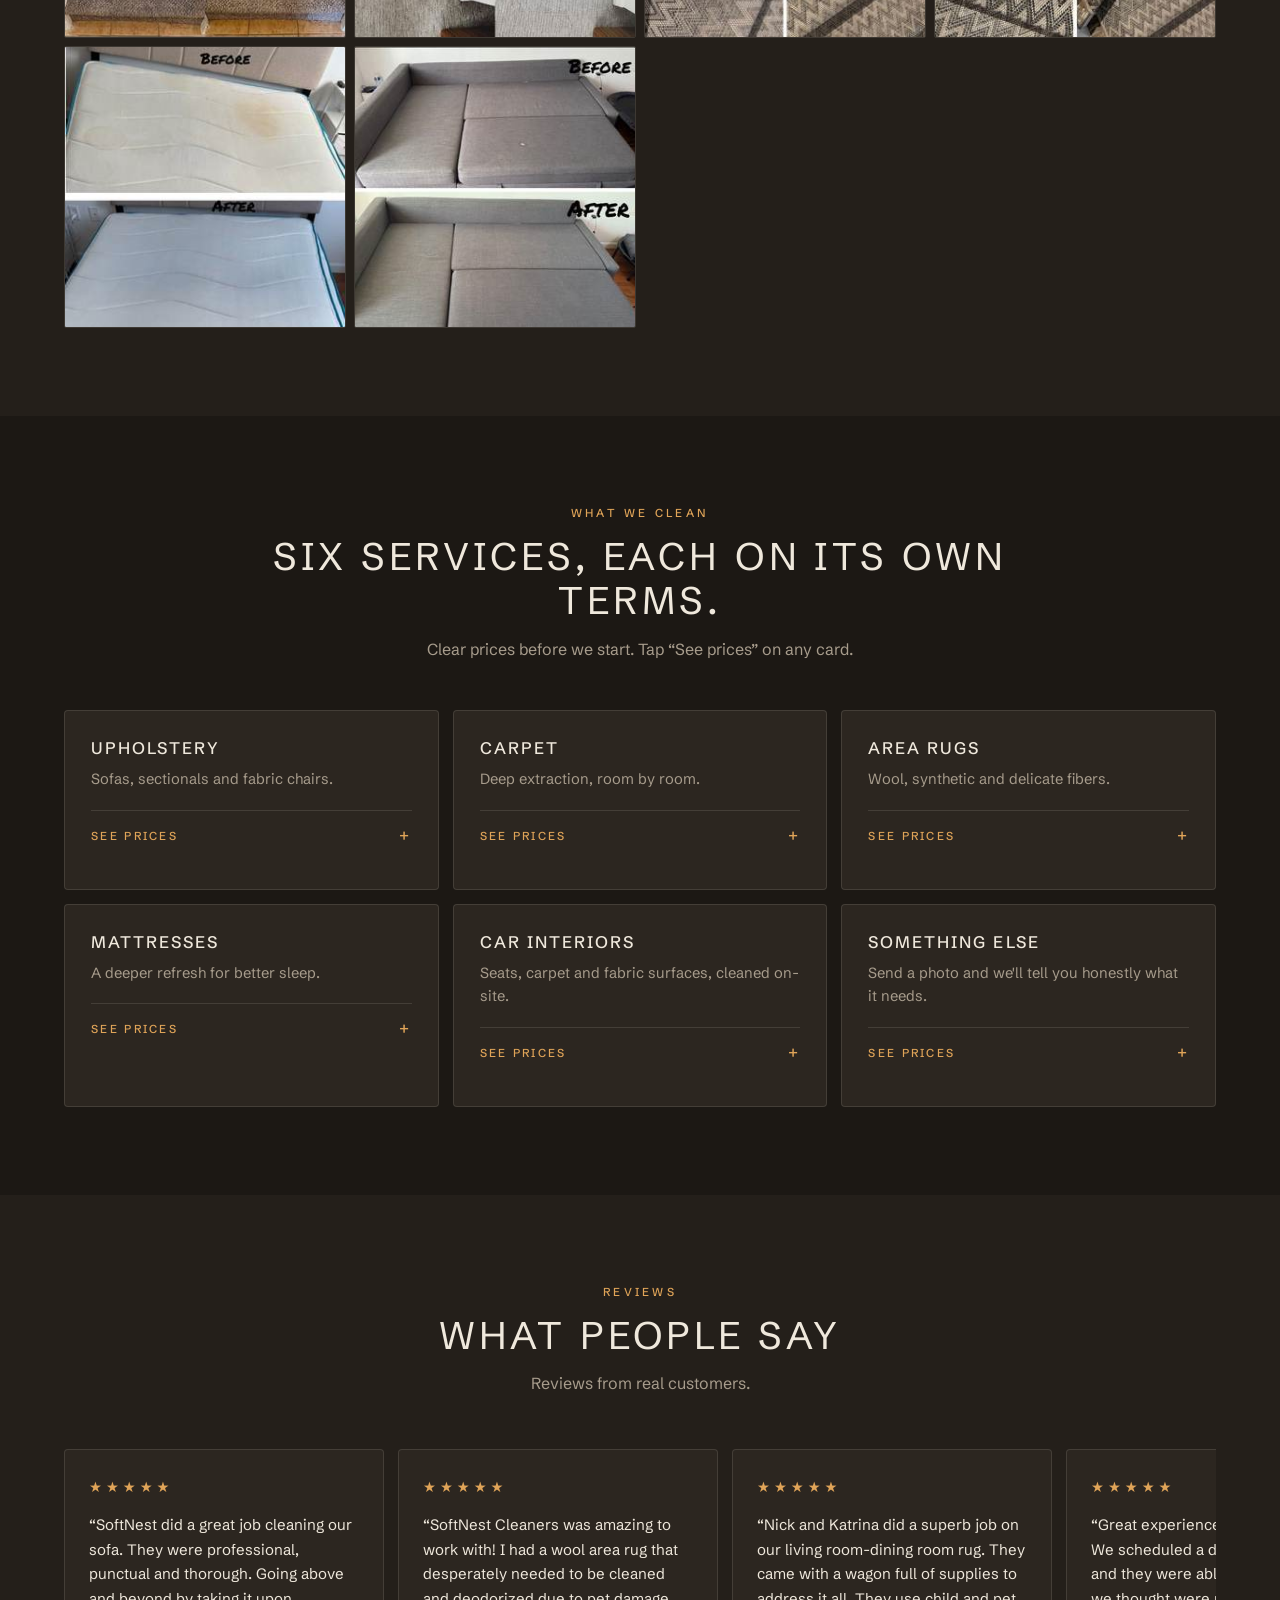
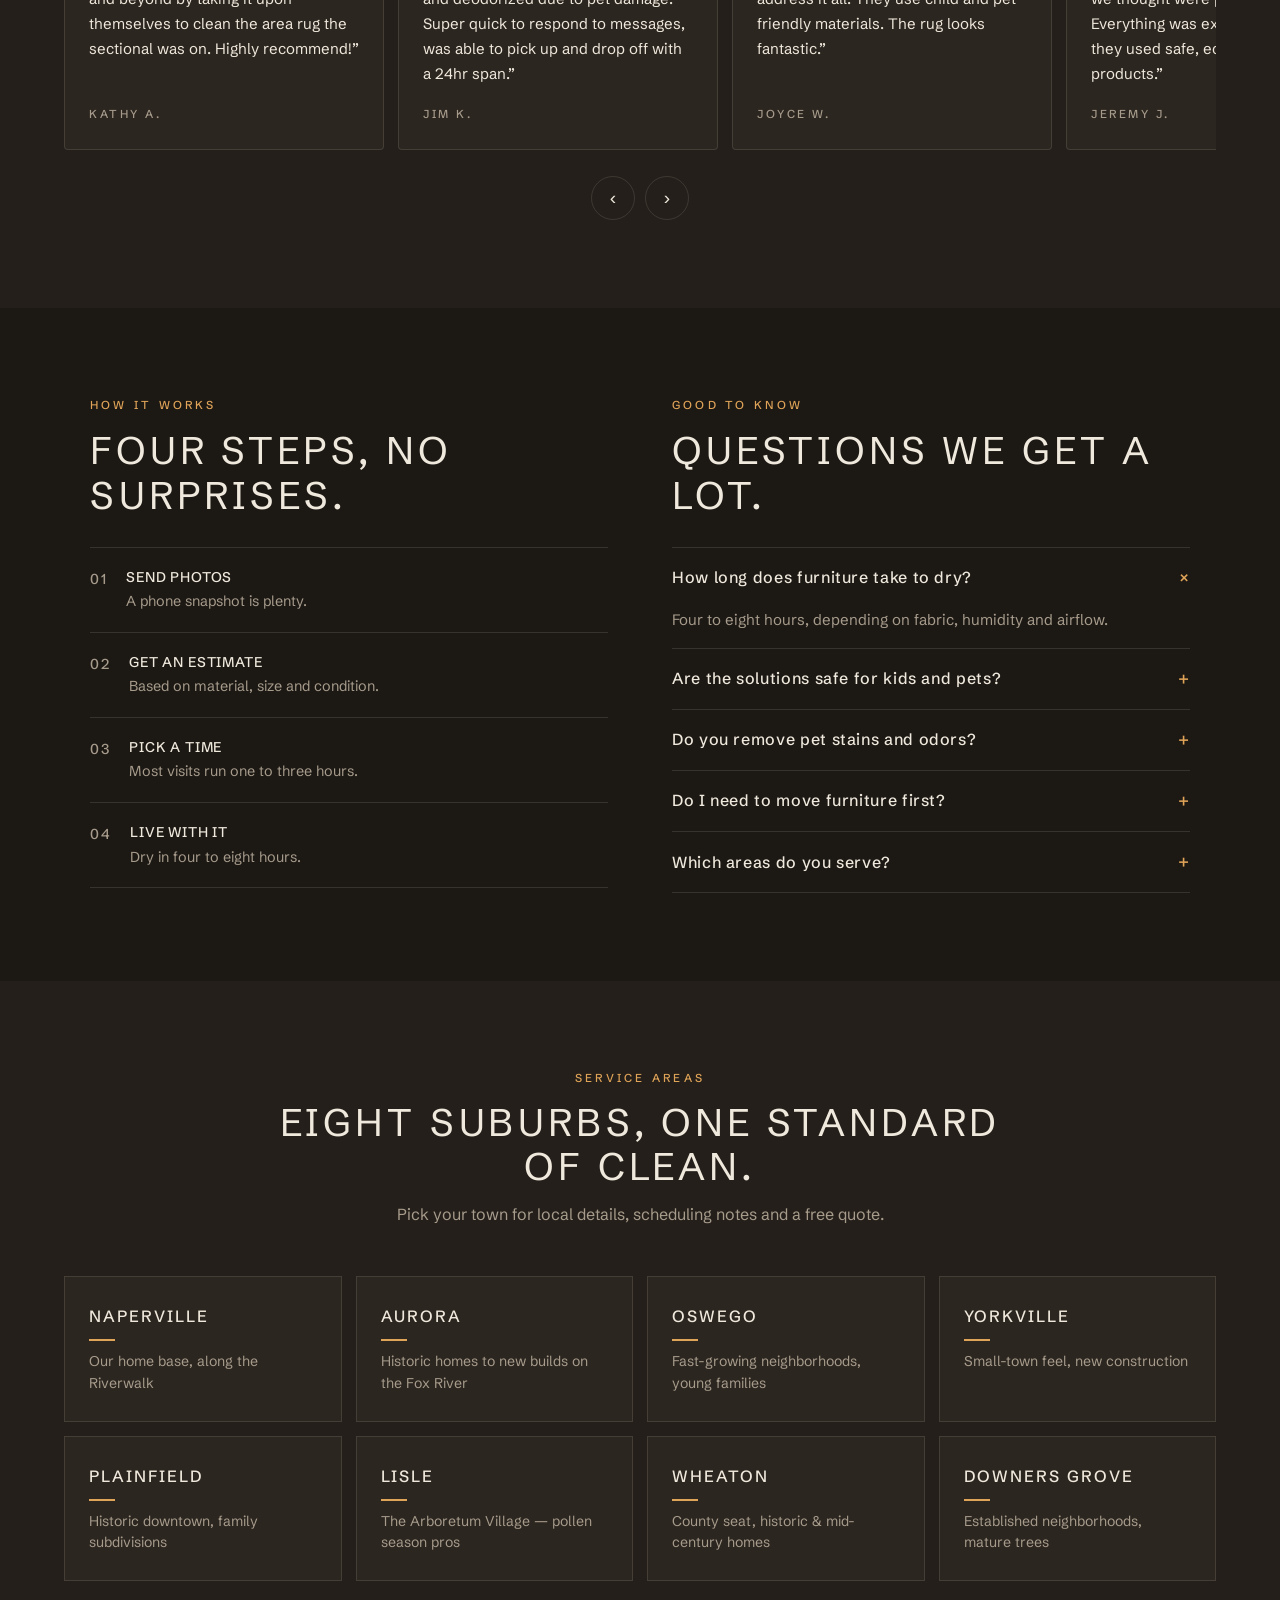
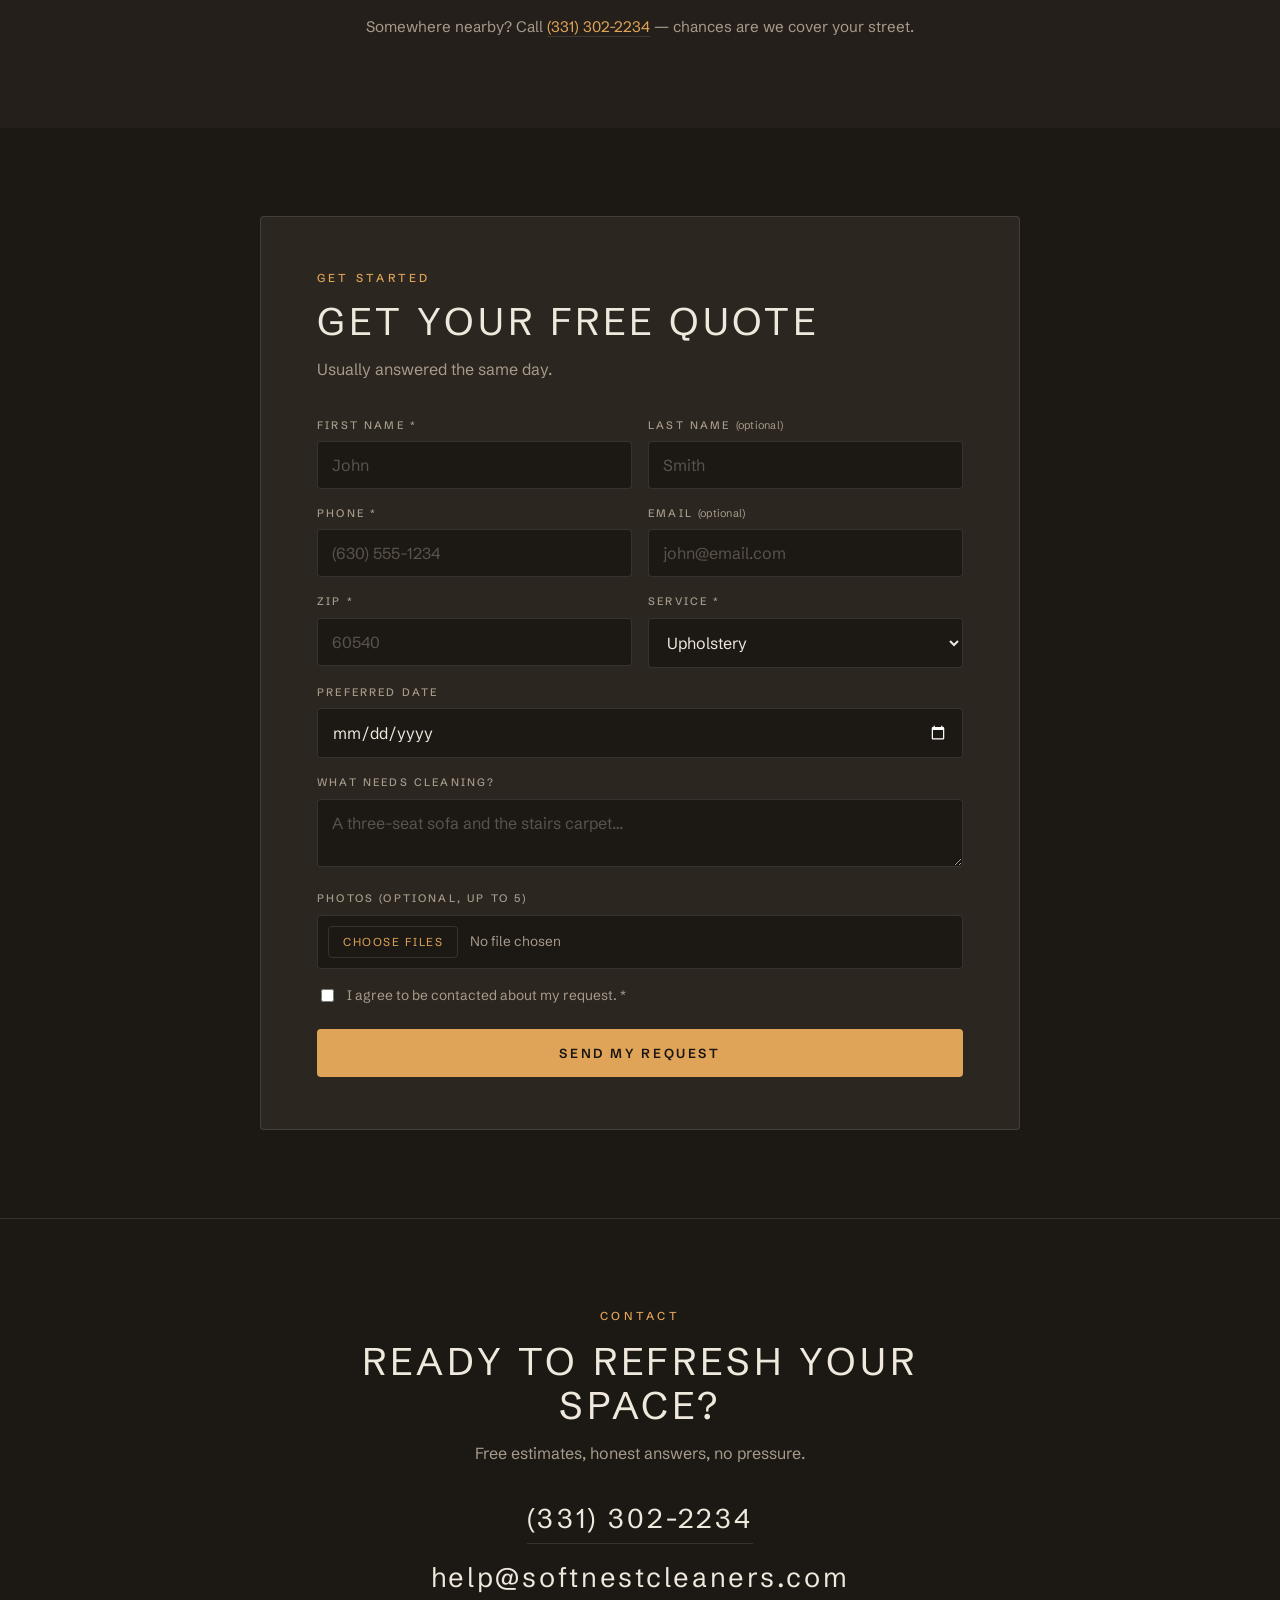
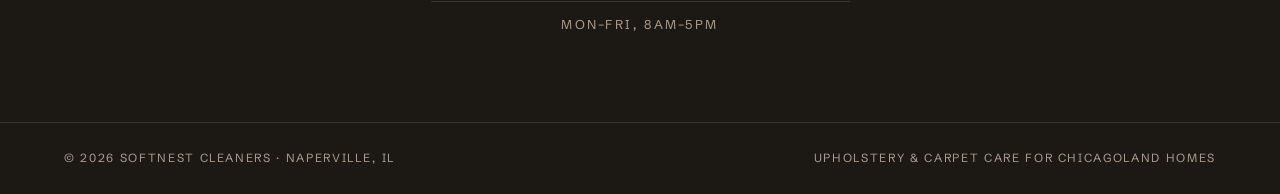
==== commit 5bea54c3: "Update before and after images for dining chairs" ====
--- a/index.html
+++ b/index.html
@@ -202,8 +202,8 @@
       </figure>
       <figure class="ba reveal">
         <div class="ba-stage" data-ba>
-          <img class="ba-img ba-before" src="images/ba-chairs-purple-before.webp" alt="Chairs before cleaning — visible stains" loading="lazy" width="549" height="765">
-          <img class="ba-img ba-after" src="images/ba-chairs-purple-after.webp" alt="Same chairs after cleaning — bright and white again" loading="lazy" width="549" height="765">
+          <img class="ba-img ba-before" src="images/ba-chairs-dining-before.webp" alt="Chairs before cleaning — visible stains" loading="lazy" width="549" height="765">
+          <img class="ba-img ba-after" src="images/ba-chairs-dining-after.webp" alt="Same chairs after cleaning — bright and white again" loading="lazy" width="549" height="765">
           <span class="ba-tag ba-tag-b" aria-hidden="true">Before</span>
           <span class="ba-tag ba-tag-a" aria-hidden="true">After</span>
           <div class="ba-handle" role="slider" tabindex="0" aria-label="Chairs before and after comparison slider" aria-valuemin="0" aria-valuemax="100" aria-valuenow="50">
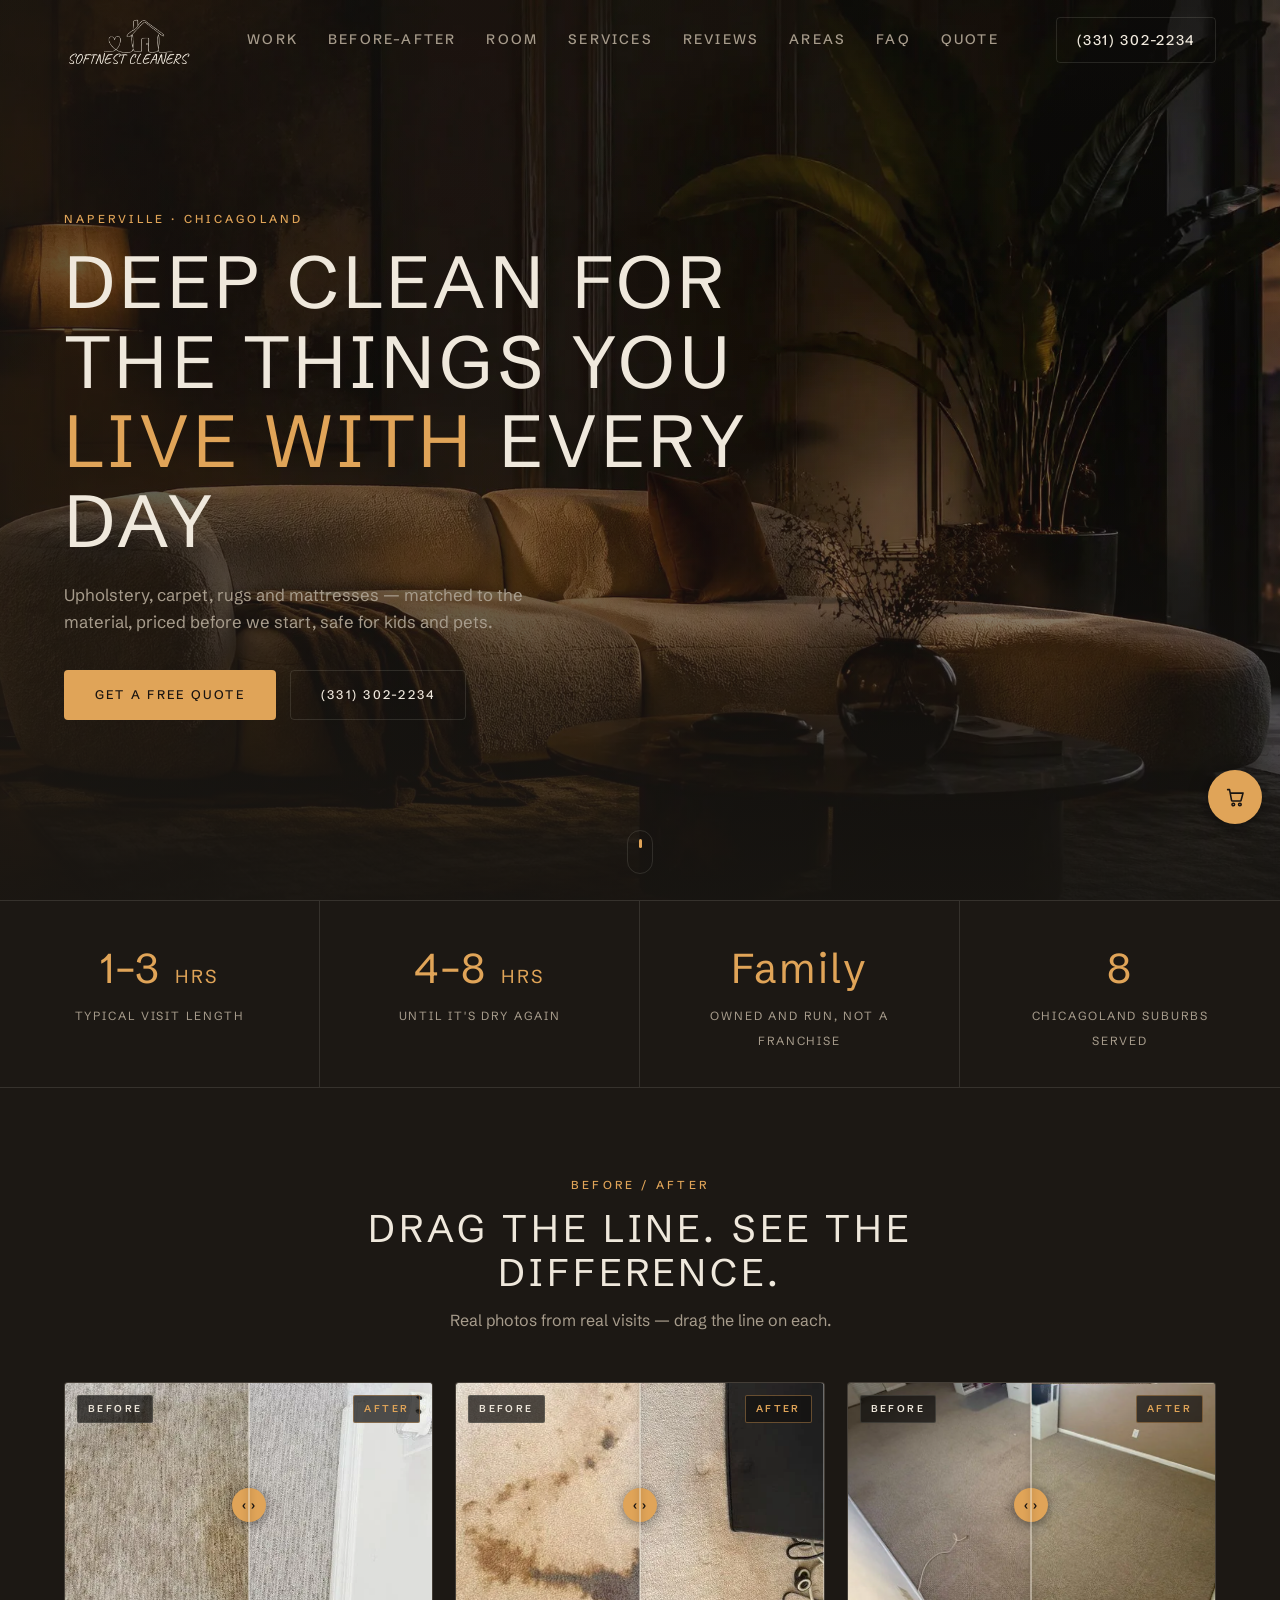
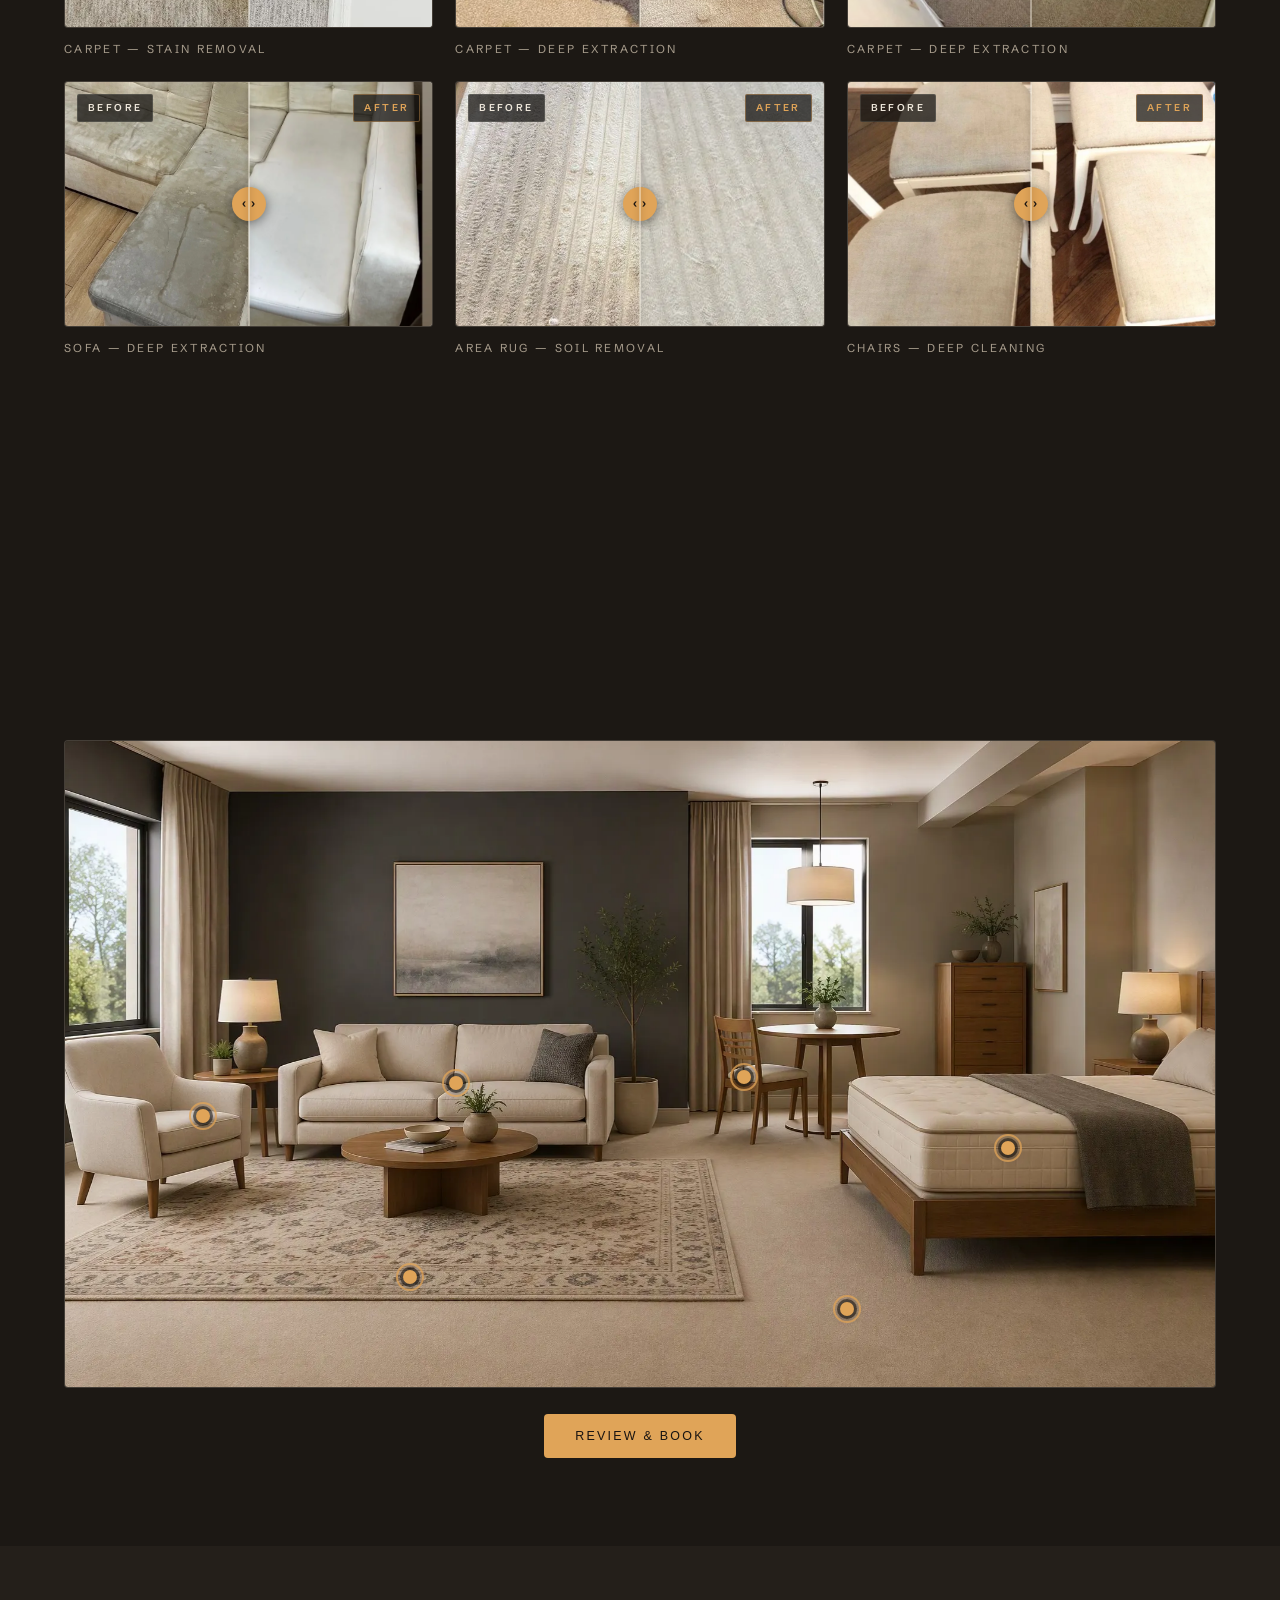
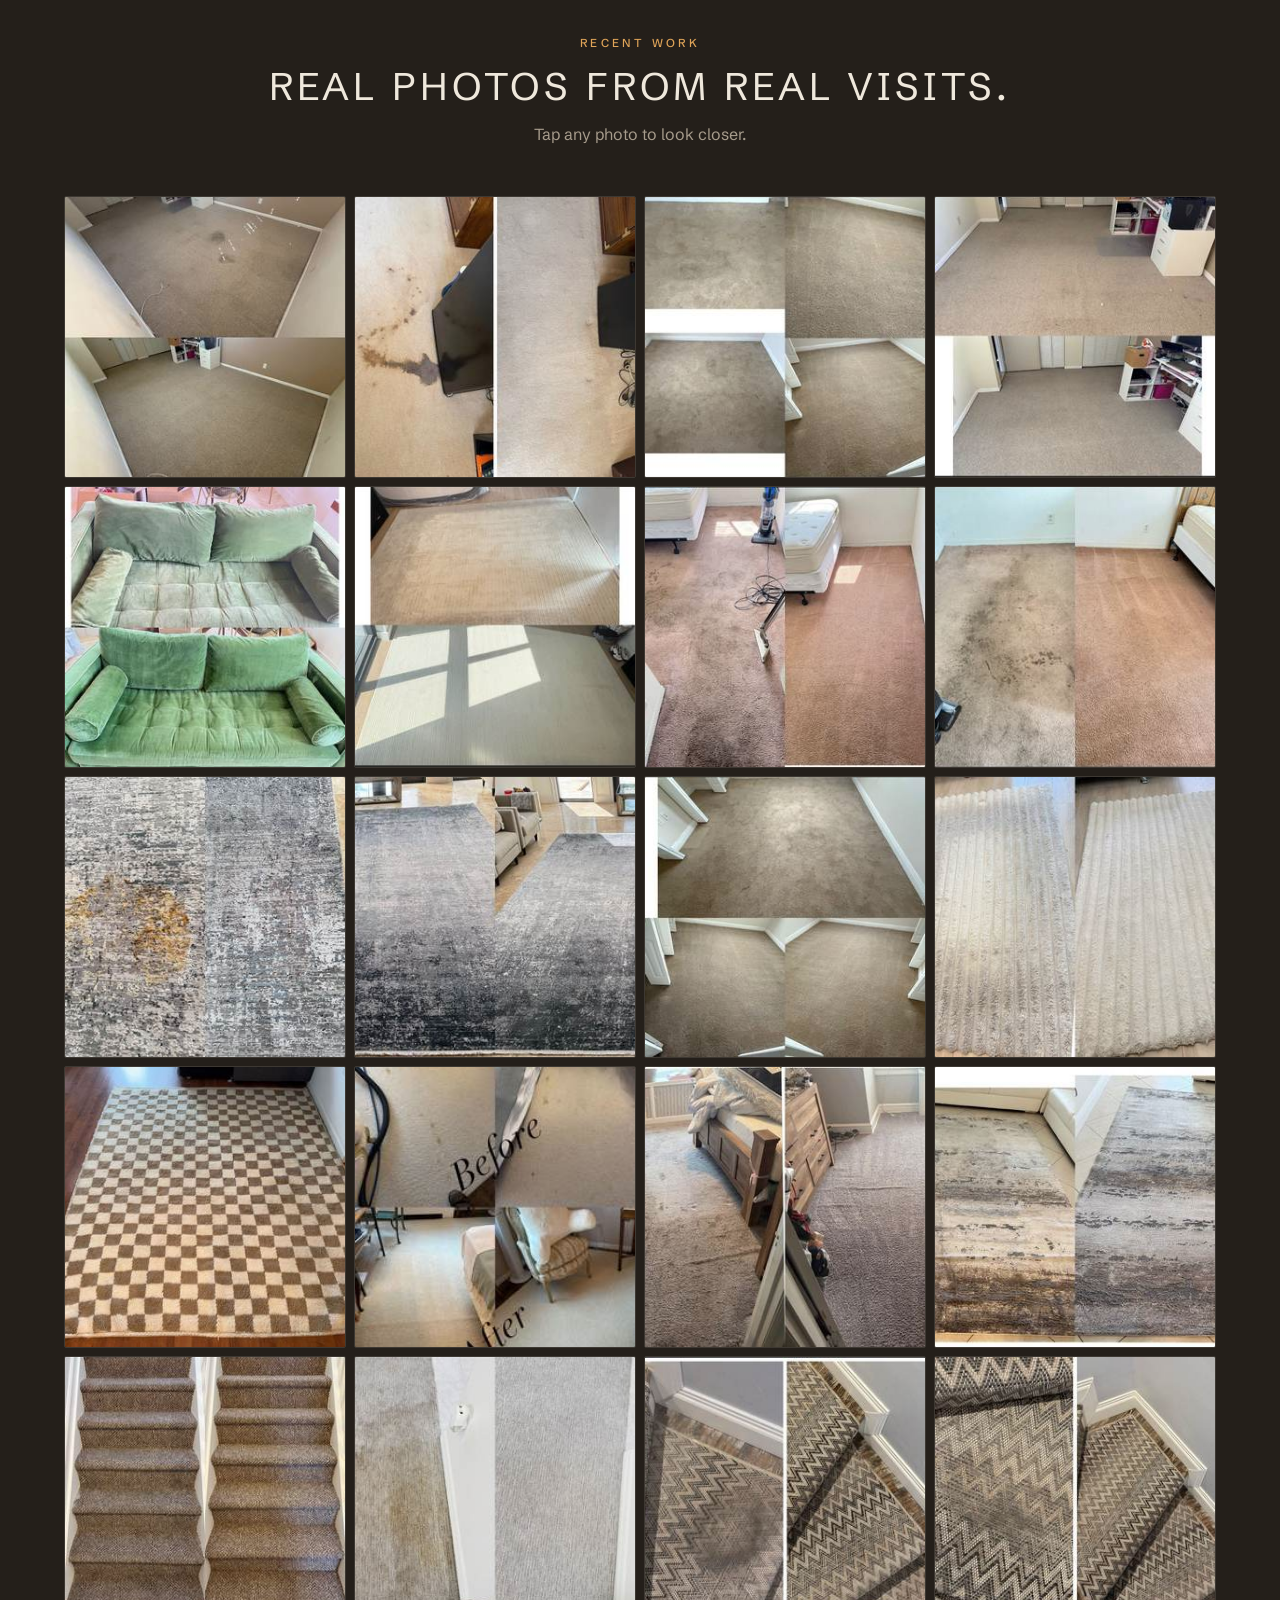
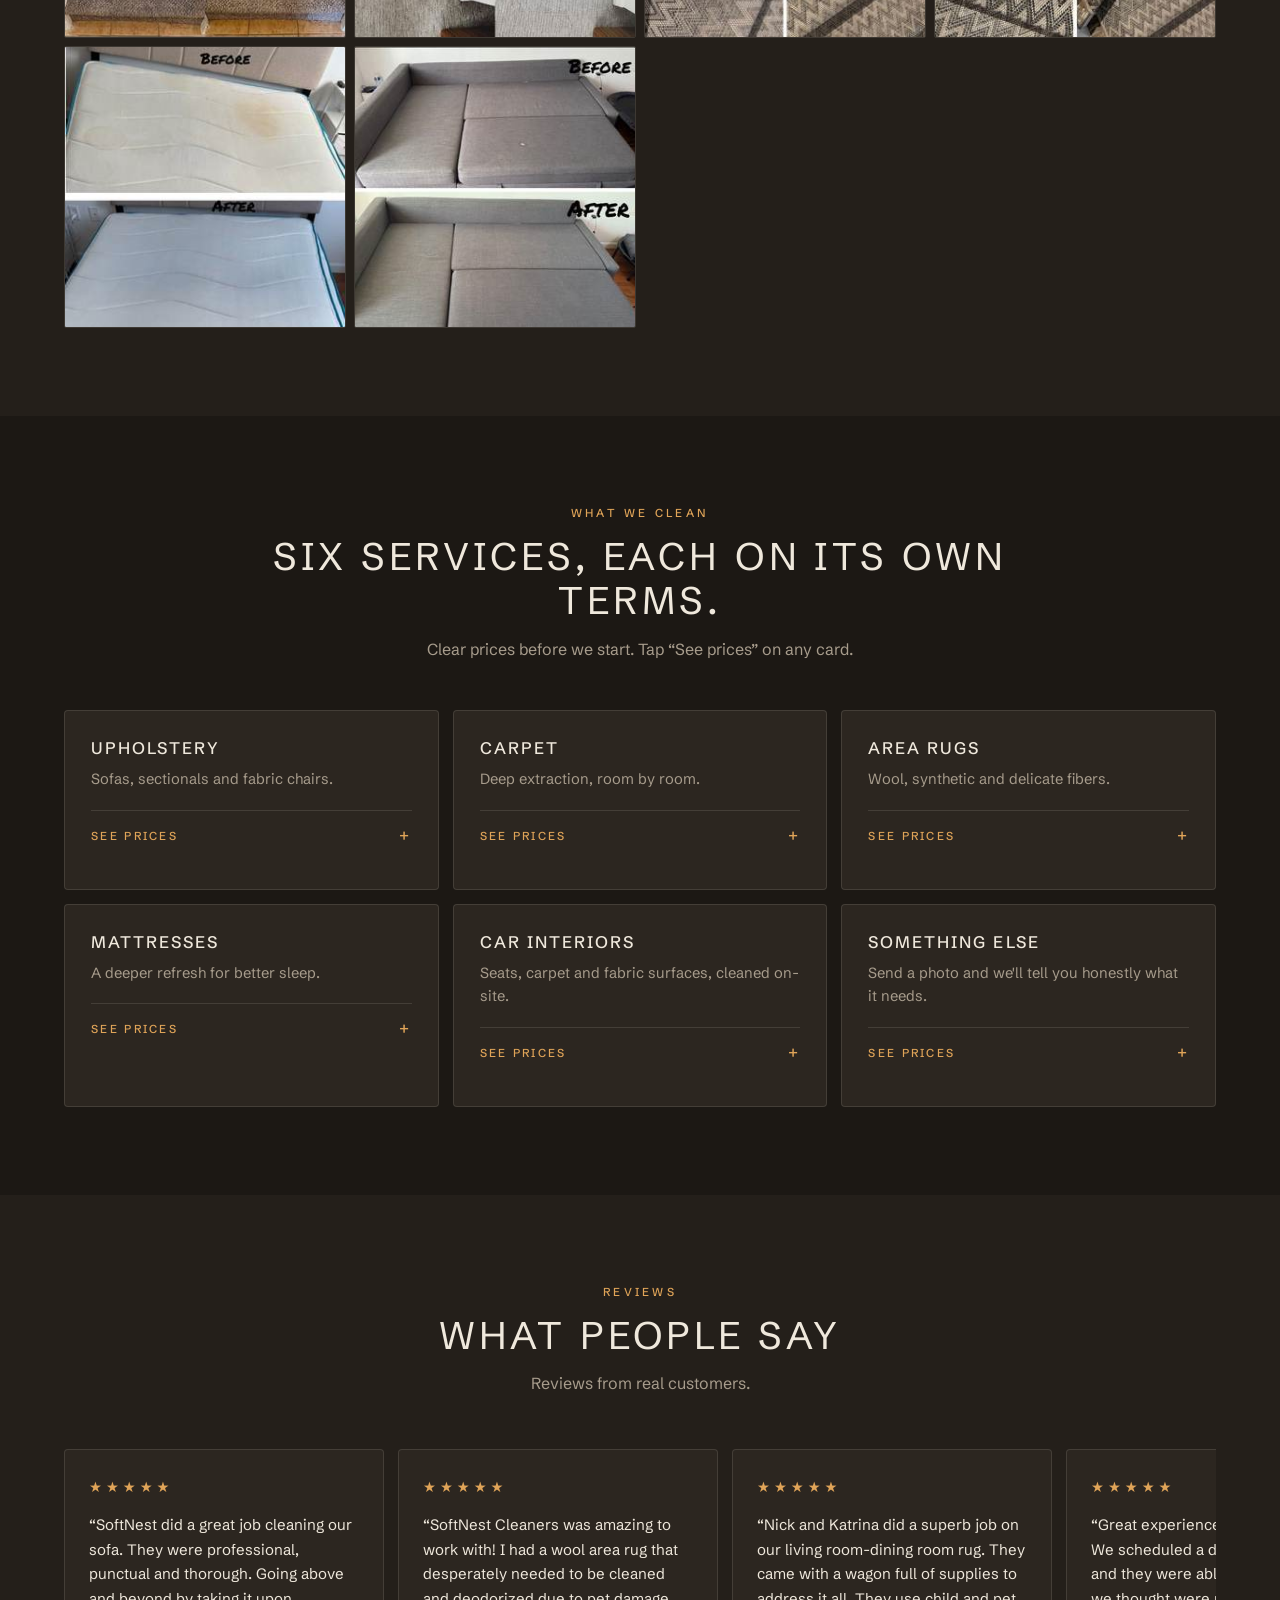
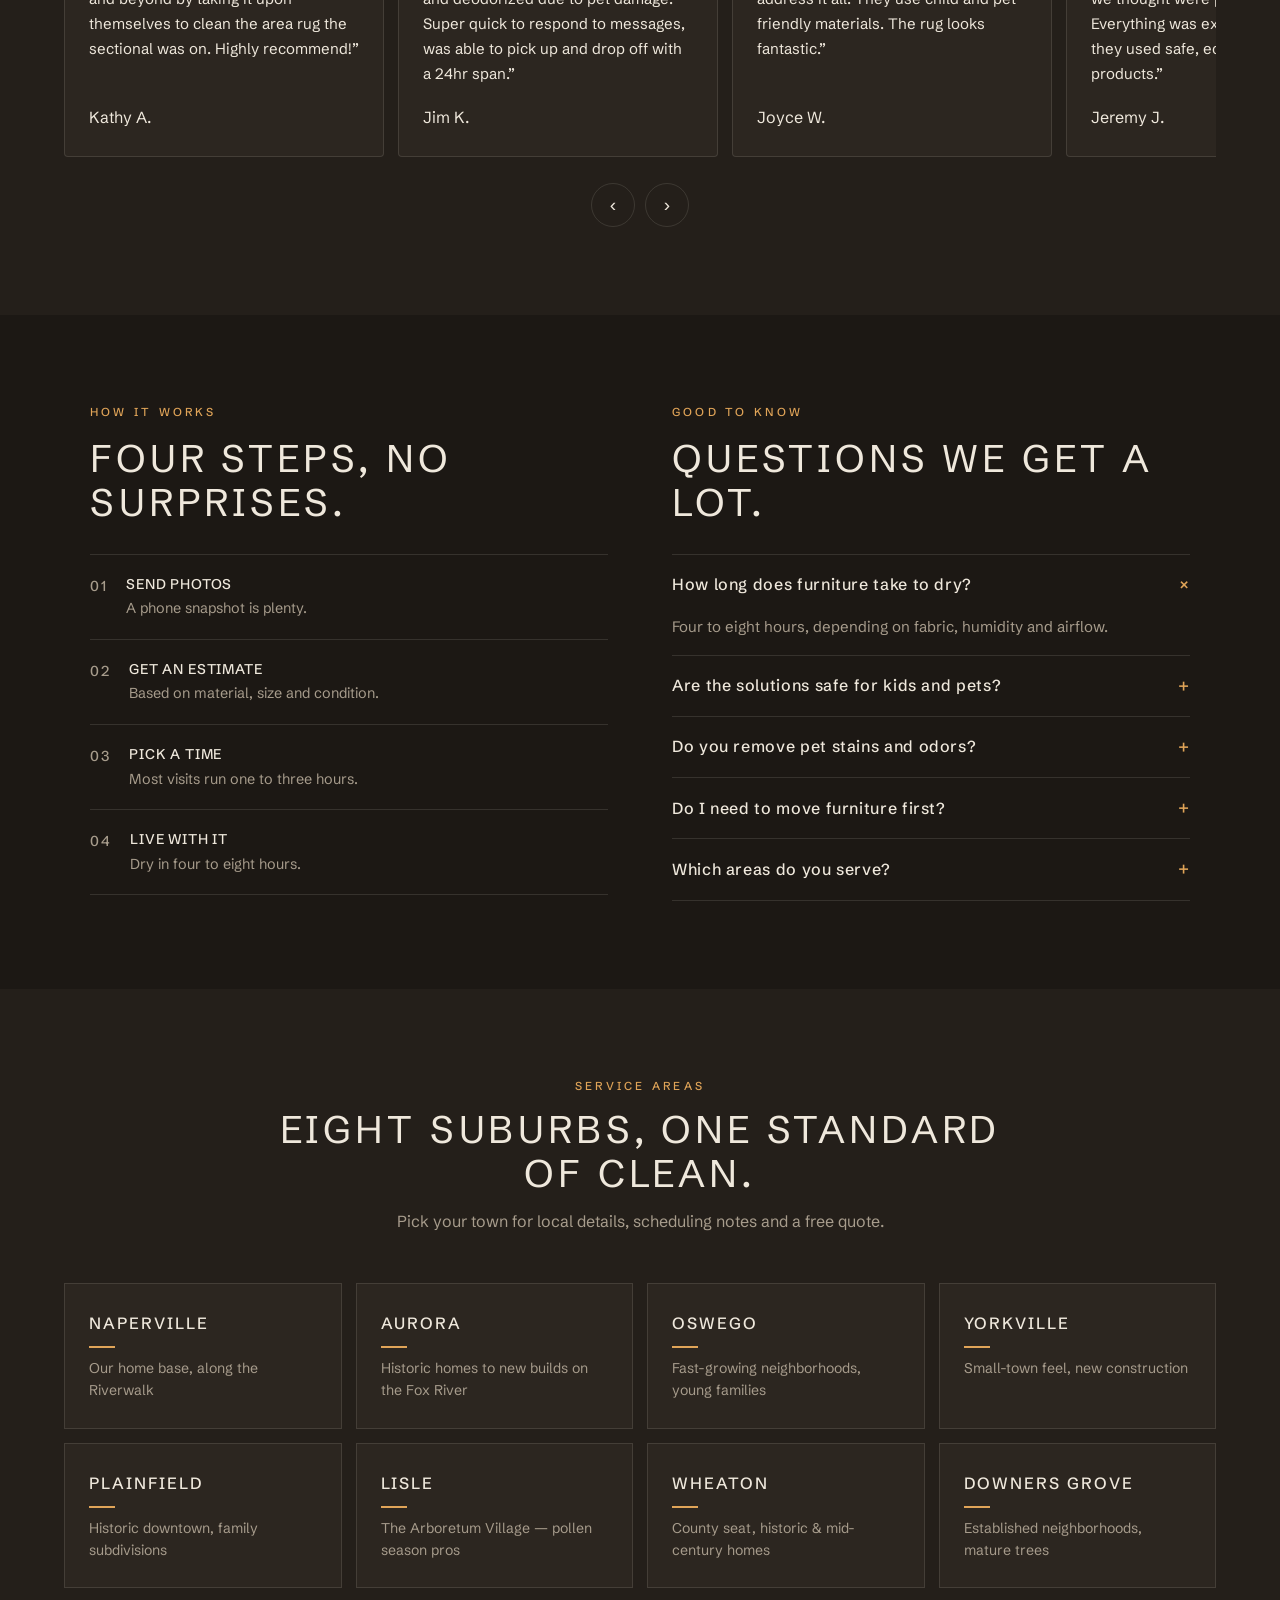
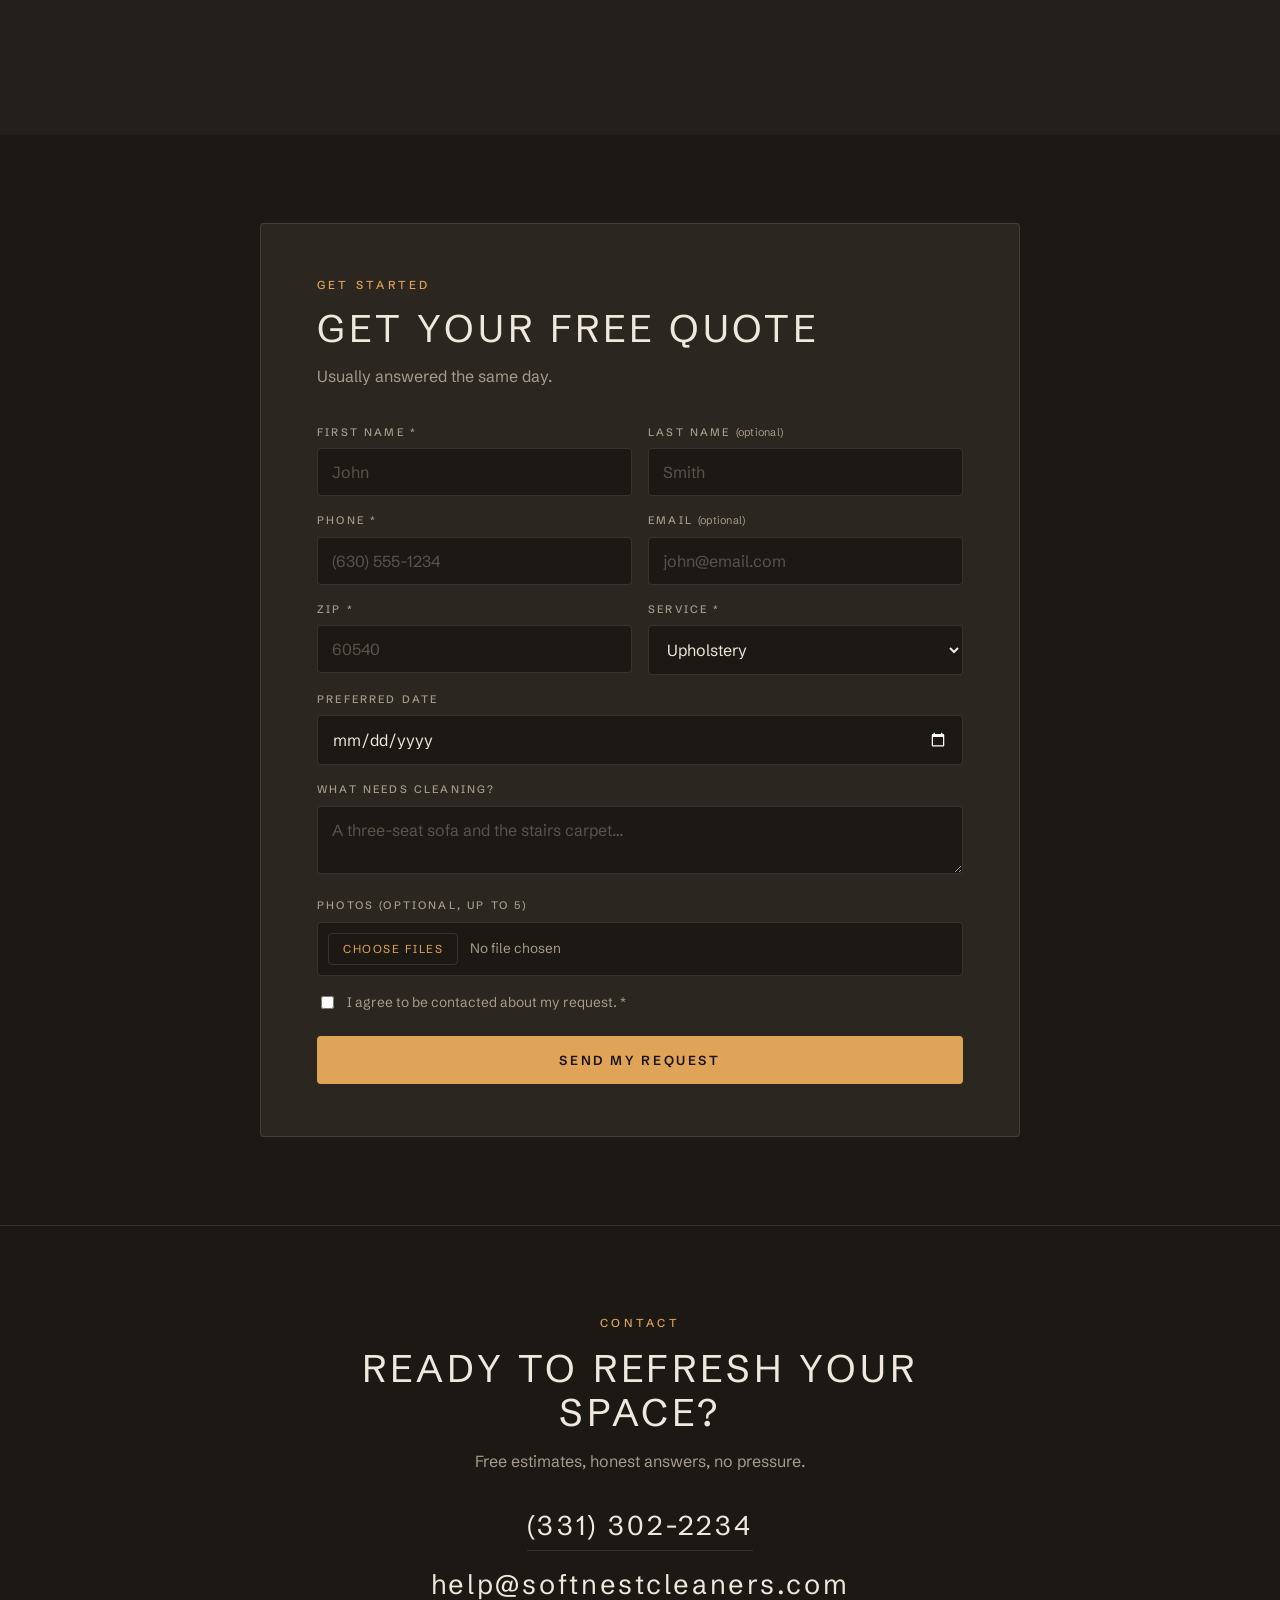
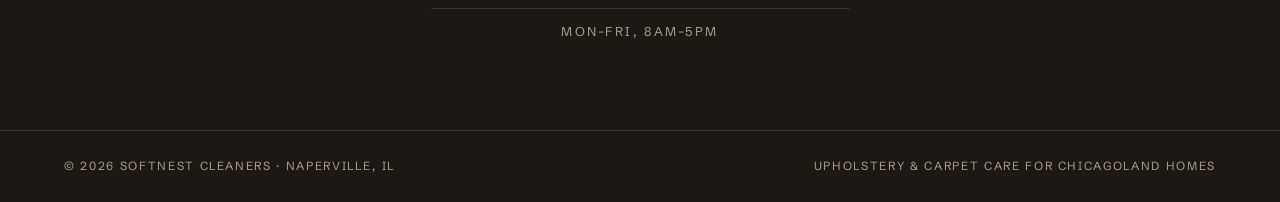
==== commit c9d38f62: "Refactor work grid and review section in index.html Removed multiple image elements from the work gr" ====
--- a/index.html
+++ b/index.html
@@ -265,30 +265,7 @@
       <h2>Real photos from real visits.</h2>
       <p class="section-sub">Tap any photo to look closer.</p>
     </div>
-    <div class="work-grid reveal">
-      <img class="gallery-img" src="images/work-01.jpg" data-full="images/work-01-full.jpg" width="307" height="300" alt="Carpet cleaning — living room" data-cap="Carpet cleaning — living room" loading="lazy">
-      <img class="gallery-img" src="images/work-02.jpg" data-full="images/work-02-full.jpg" width="298" height="300" alt="Carpet cleaning — staircase" data-cap="Carpet cleaning — staircase" loading="lazy">
-      <img class="gallery-img" src="images/work-03.jpg" data-full="images/work-03-full.jpg" width="297" height="300" alt="Carpet cleaning — closet area" data-cap="Carpet cleaning — closet area" loading="lazy">
-      <img class="gallery-img" src="images/work-04.jpg" data-full="images/work-04-full.jpg" width="297" height="300" alt="Carpet cleaning — bedroom" data-cap="Carpet cleaning — bedroom" loading="lazy">
-      <img class="gallery-img" src="images/work-05.jpg" data-full="images/work-05-full.jpg" width="301" height="300" alt="Upholstery cleaning — sectional sofa" data-cap="Upholstery cleaning — sectional sofa" loading="lazy">
-      <img class="gallery-img" src="images/work-06.jpg" data-full="images/work-06-full.jpg" width="295" height="300" alt="Carpet cleaning — result" data-cap="Carpet cleaning — result" loading="lazy">
-      <img class="gallery-img" src="images/work-07.jpg" data-full="images/work-07-full.jpg" width="300" height="300" alt="Carpet cleaning — bedroom" data-cap="Carpet cleaning — bedroom" loading="lazy">
-      <img class="gallery-img" src="images/work-08.jpg" data-full="images/work-08-full.jpg" width="296" height="300" alt="Carpet cleaning — pet stains removed" data-cap="Carpet cleaning — pet stains removed" loading="lazy">
-      <img class="gallery-img" src="images/work-09.jpg" data-full="images/work-09-full.jpg" width="304" height="300" alt="Area rug cleaning — stain removal" data-cap="Area rug cleaning — stain removal" loading="lazy">
-      <img class="gallery-img" src="images/work-10.jpg" data-full="images/work-10-full.jpg" width="540" height="300" alt="Area rug cleaning — living room" data-cap="Area rug cleaning — living room" loading="lazy">
-      <img class="gallery-img" src="images/work-11.jpg" data-full="images/work-11-full.jpg" width="301" height="300" alt="Carpet cleaning — closet area" data-cap="Carpet cleaning — closet area" loading="lazy">
-      <img class="gallery-img" src="images/work-12.jpg" data-full="images/work-12-full.jpg" width="431" height="300" alt="Area rug cleaning" data-cap="Area rug cleaning" loading="lazy">
-      <img class="gallery-img" src="images/work-13.jpg" data-full="images/work-13-full.jpg" width="400" height="300" alt="Area rug cleaning — result" data-cap="Area rug cleaning — result" loading="lazy">
-      <img class="gallery-img" src="images/work-14.jpg" data-full="images/work-14-full.jpg" width="242" height="300" alt="Carpet cleaning — bedroom, pet stains" data-cap="Carpet cleaning — bedroom, pet stains" loading="lazy">
-      <img class="gallery-img" src="images/work-15.jpg" data-full="images/work-15-full.jpg" width="519" height="300" alt="Carpet cleaning — living room" data-cap="Carpet cleaning — living room" loading="lazy">
-      <img class="gallery-img" src="images/work-16.jpg" data-full="images/work-16-full.jpg" width="571" height="300" alt="Area rug cleaning" data-cap="Area rug cleaning" loading="lazy">
-      <img class="gallery-img" src="images/work-17.jpg" data-full="images/work-17-full.jpg" width="296" height="300" alt="Carpet cleaning — staircase" data-cap="Carpet cleaning — staircase" loading="lazy">
-      <img class="gallery-img" src="images/work-18.jpg" data-full="images/work-18-full.jpg" width="365" height="300" alt="Carpet cleaning — hallway" data-cap="Carpet cleaning — hallway" loading="lazy">
-      <img class="gallery-img" src="images/work-19.jpg" data-full="images/work-19-full.jpg" width="325" height="300" alt="Area rug cleaning — patterned rug" data-cap="Area rug cleaning — patterned rug" loading="lazy">
-      <img class="gallery-img" src="images/work-20.jpg" data-full="images/work-20-full.jpg" width="334" height="300" alt="Area rug cleaning — patterned rug" data-cap="Area rug cleaning — patterned rug" loading="lazy">
-      <img class="gallery-img" src="images/work-21.jpg" data-full="images/work-21-full.jpg" width="286" height="300" alt="Mattress cleaning — stain removal" data-cap="Mattress cleaning — stain removal" loading="lazy">
-      <img class="gallery-img" src="images/work-22.jpg" data-full="images/work-22-full.jpg" width="318" height="300" alt="Upholstery cleaning — sectional sofa" data-cap="Upholstery cleaning — sectional sofa" loading="lazy">
-    </div>
+    <div class="work-grid reveal" id="workGrid"></div>
   </section>
 
   <!-- ======================= SERVICES ======================= -->
@@ -340,30 +317,7 @@
       <p class="section-sub">Reviews from real customers.</p>
     </div>
     <div class="rev-wrap reveal">
-      <div class="review-strip" id="reviewStrip" tabindex="0" aria-label="Customer reviews, scroll horizontally">
-        <div class="rev-card"><div class="stars">★★★★★</div><q>SoftNest did a great job cleaning our sofa. They were professional, punctual and thorough. Going above and beyond by taking it upon themselves to clean the area rug the sectional was on. Highly recommend!</q><span class="rev-name">Kathy A.</span></div>
-        <div class="rev-card"><div class="stars">★★★★★</div><q>SoftNest Cleaners was amazing to work with! I had a wool area rug that desperately needed to be cleaned and deodorized due to pet damage. Super quick to respond to messages, was able to pick up and drop off with a 24hr span.</q><span class="rev-name">Jim K.</span></div>
-        <div class="rev-card"><div class="stars">★★★★★</div><q>Nick and Katrina did a superb job on our living room-dining room rug. They came with a wagon full of supplies to address it all. They use child and pet friendly materials. The rug looks fantastic.</q><span class="rev-name">Joyce W.</span></div>
-        <div class="rev-card"><div class="stars">★★★★★</div><q>Great experience from start to finish! We scheduled a deep carpet cleaning, and they were able to remove stains we thought were permanent. Everything was explained clearly, and they used safe, eco-friendly products.</q><span class="rev-name">Jeremy J.</span></div>
-        <div class="rev-card"><div class="stars">★★★★★</div><q>We booked a sectional sofa and rug cleaning, and the results were outstanding. The sofa looks fresh, clean, and stain-free, and the rug came out beautifully. The team was polite, punctual, and very detail-oriented.</q><span class="rev-name">Daniel O.</span></div>
-        <div class="rev-card"><div class="stars">★★★★★</div><q>Had a rug with pet urine stains, and SoftNest Cleaners made it look brand new again! No smell, no spots — just clean and soft carpet. Great service and communication!</q><span class="rev-name">Jasmin H.</span></div>
-        <div class="rev-card"><div class="stars">★★★★★</div><q>I booked them for mattress and rug cleaning — and they did an amazing job! Everything looks and smells so fresh now. They removed all the stains I thought would never go away.</q><span class="rev-name">Lenny S.</span></div>
-        <div class="rev-card"><div class="stars">★★★★★</div><q>We had our sofa, armchair, and 8x10 rug cleaned by SoftNest Cleaners, and the results were amazing! Everything looks fresh, smells great, and feels like new again.</q><span class="rev-name">Jane W.</span></div>
-        <div class="rev-card"><div class="stars">★★★★★</div><q>Katie and Nick did a wonderful job on our rug and chair. Their attention to detail means they worked on these items for hours. I can't recommend them enough.</q><span class="rev-name">Chadia M.</span></div>
-        <div class="rev-card"><div class="stars">★★★★★</div><q>They did such an awesome job! We had 3 rooms and a sofa cleaned, and everything looks so much better now — fresh, soft, and smells amazing. Totally recommend them!</q><span class="rev-name">Frank D.</span></div>
-        <div class="rev-card"><div class="stars">★★★★★</div><q>We booked carpet cleaning after tenants moved out — the carpets were in terrible shape. These guys did an amazing job! Stains are gone, no odors, everything looks and smells fresh.</q><span class="rev-name">Milania A.</span></div>
-        <div class="rev-card"><div class="stars">★★★★★</div><q>Today we had our sectional professionally cleaned and the results exceeded our expectations! Now the sofa looks like new — fresh, clean, and with an even, brighter color.</q><span class="rev-name">Awana C.</span></div>
-        <div class="rev-card"><div class="stars">★★★★★</div><q>We have a small child and a dog, so it was important that the cleaning be safe and non-toxic. They cleaned the carpets, our sofa, and a mattress — everything looks spotless!</q><span class="rev-name">Sam A.</span></div>
-        <div class="rev-card"><div class="stars">★★★★★</div><q>I'm beyond impressed with the carpet cleaning service! The team arrived right on time, worked efficiently, and left my carpets looking brand new.</q><span class="rev-name">Lisa W.</span></div>
-        <div class="rev-card"><div class="stars">★★★★★</div><q>Absolutely amazing! Kate and Nick arrived right on time and cleaned my sofa and armchair so well — they look brand new! Such a lovely and professional couple.</q><span class="rev-name">Jack M.</span></div>
-        <div class="rev-card"><div class="stars">★★★★★</div><q>I booked upholstery cleaning for my sectional and it came out amazing! The price was very reasonable for the quality of work. The sofa looks fresh, smells great.</q><span class="rev-name">Jeremy J.</span></div>
-        <div class="rev-card"><div class="stars">★★★★★</div><q>Outstanding job! They deep cleaned our couch and 5 dining chairs — all stains gone, and everything smells fresh again. Quick and very detail-oriented.</q><span class="rev-name">Erica N.</span></div>
-        <div class="rev-card"><div class="stars">★★★★★</div><q>We had our large sectional sofa cleaned — light fabric, after a few years with kids and a dog, it really needed help. Stains are gone, no smell, so much fresher.</q><span class="rev-name">Mark B.</span></div>
-        <div class="rev-card"><div class="stars">★★★★★</div><q>My neighbors, who had used SoftNest's services, recommended them to me. The team happily agreed to clean my mattress, dining chairs, and balcony furniture too — everything looks like new!</q><span class="rev-name">Derek H.</span></div>
-        <div class="rev-card"><div class="stars">★★★★★</div><q>Excellent service! They did a fantastic job with my upholstery furniture cleaning — the sofa looks brand new, smells fresh, and dried quickly.</q><span class="rev-name">Connie A.</span></div>
-        <div class="rev-card"><div class="stars">★★★★★</div><q>Great job! Carpets and mattress look and smell so fresh. The team was on time and very professional. Would hire again!</q><span class="rev-name">Ailda F.</span></div>
-        <div class="rev-card"><div class="stars">★★★★★</div><q>Amazing service! I had my sofa deep cleaned and the results were incredible — it looks and smells like new! Professional, quick, and very thorough.</q><span class="rev-name">Marta B.</span></div>
-      </div>
+      <div class="review-strip" id="reviewStrip" tabindex="0" aria-label="Customer reviews, scroll horizontally"></div>
       <div class="rev-nav">
         <button type="button" class="rev-btn" id="revPrev" aria-label="Previous reviews">&#8249;</button>
         <button type="button" class="rev-btn" id="revNext" aria-label="Next reviews">&#8250;</button>
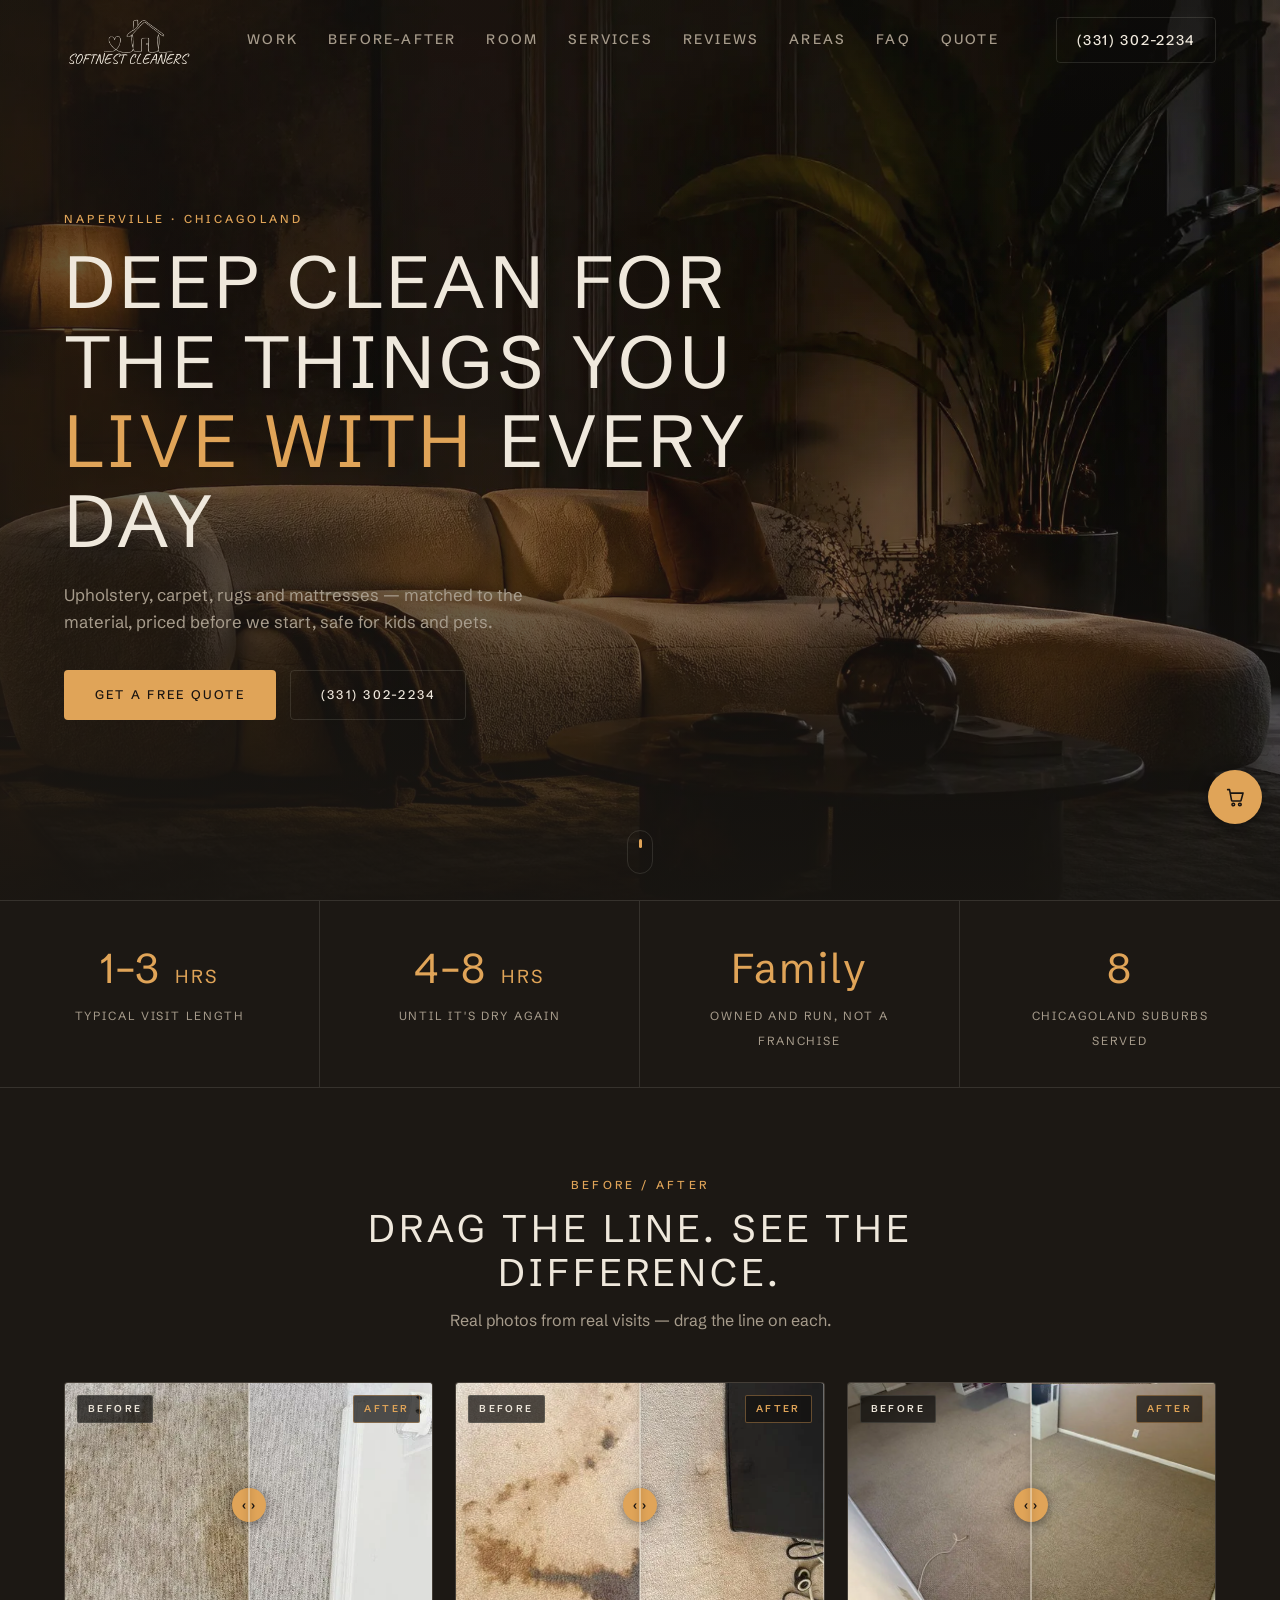
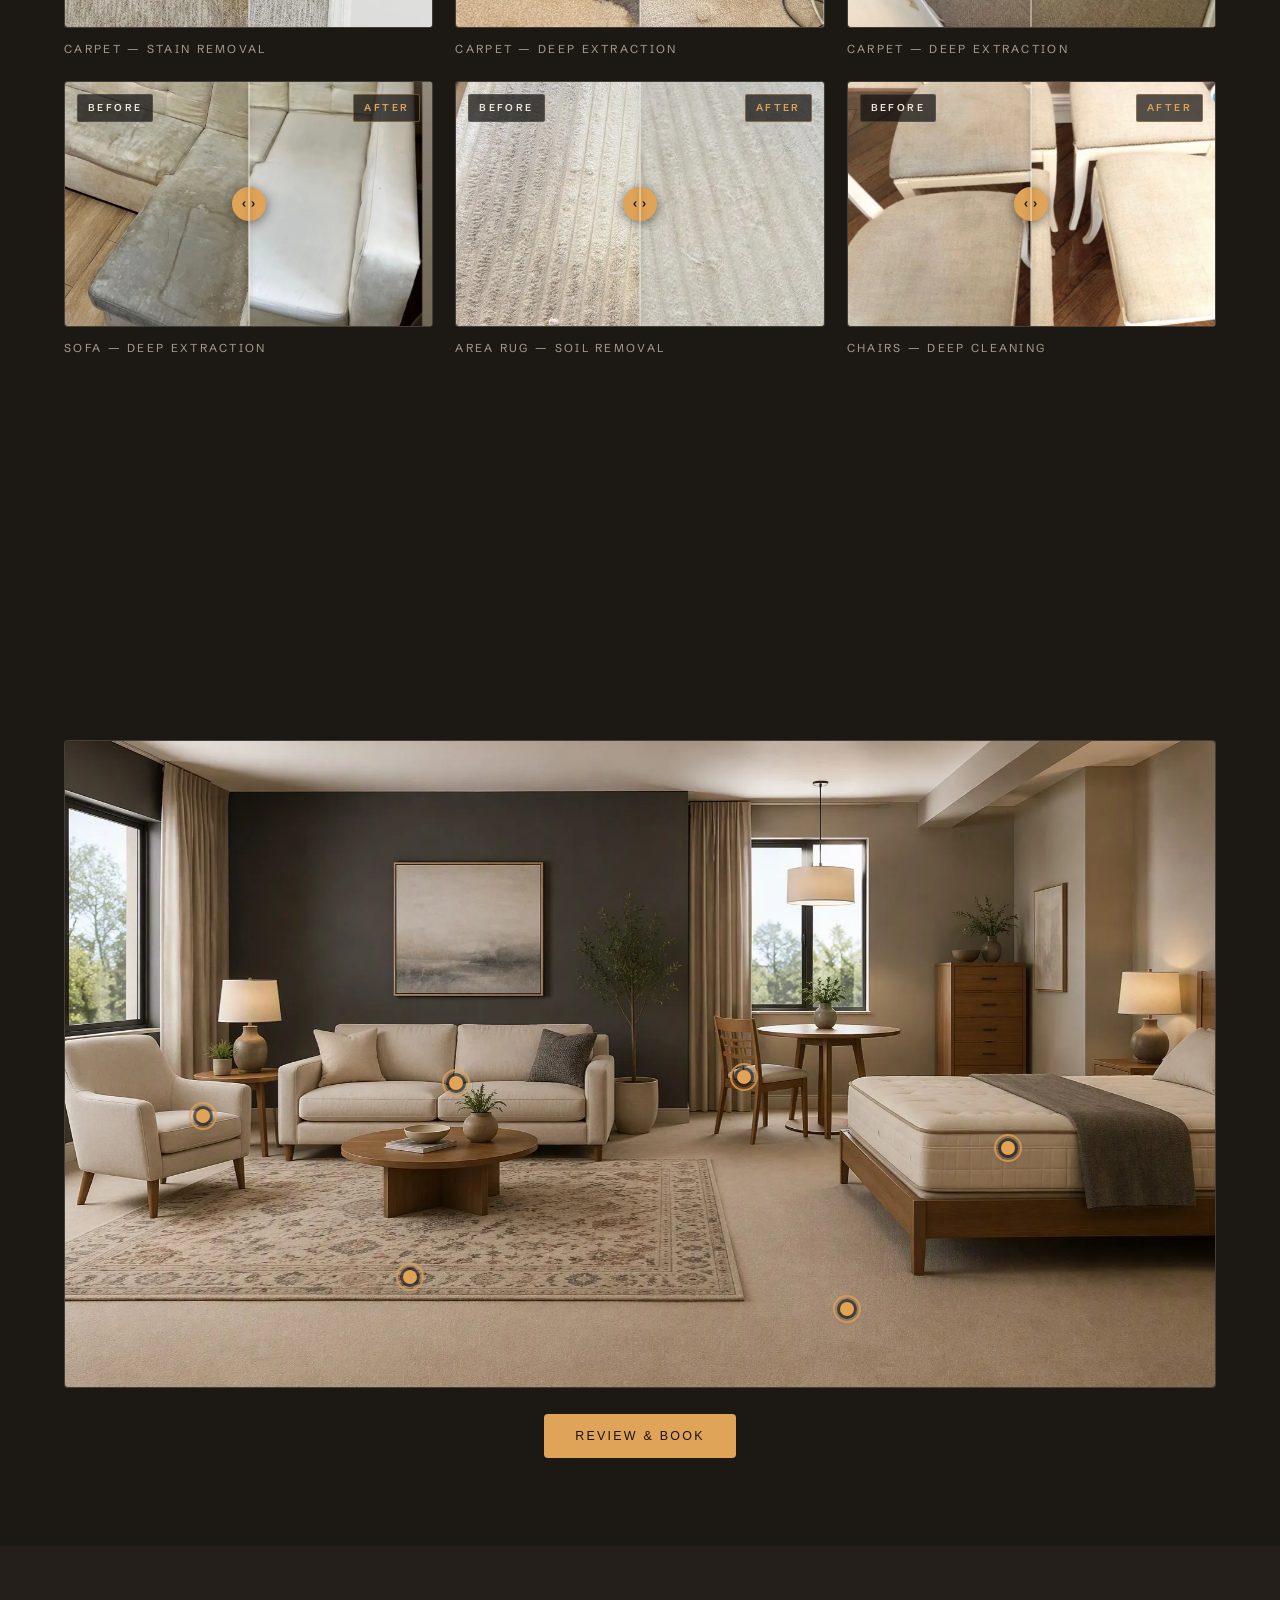
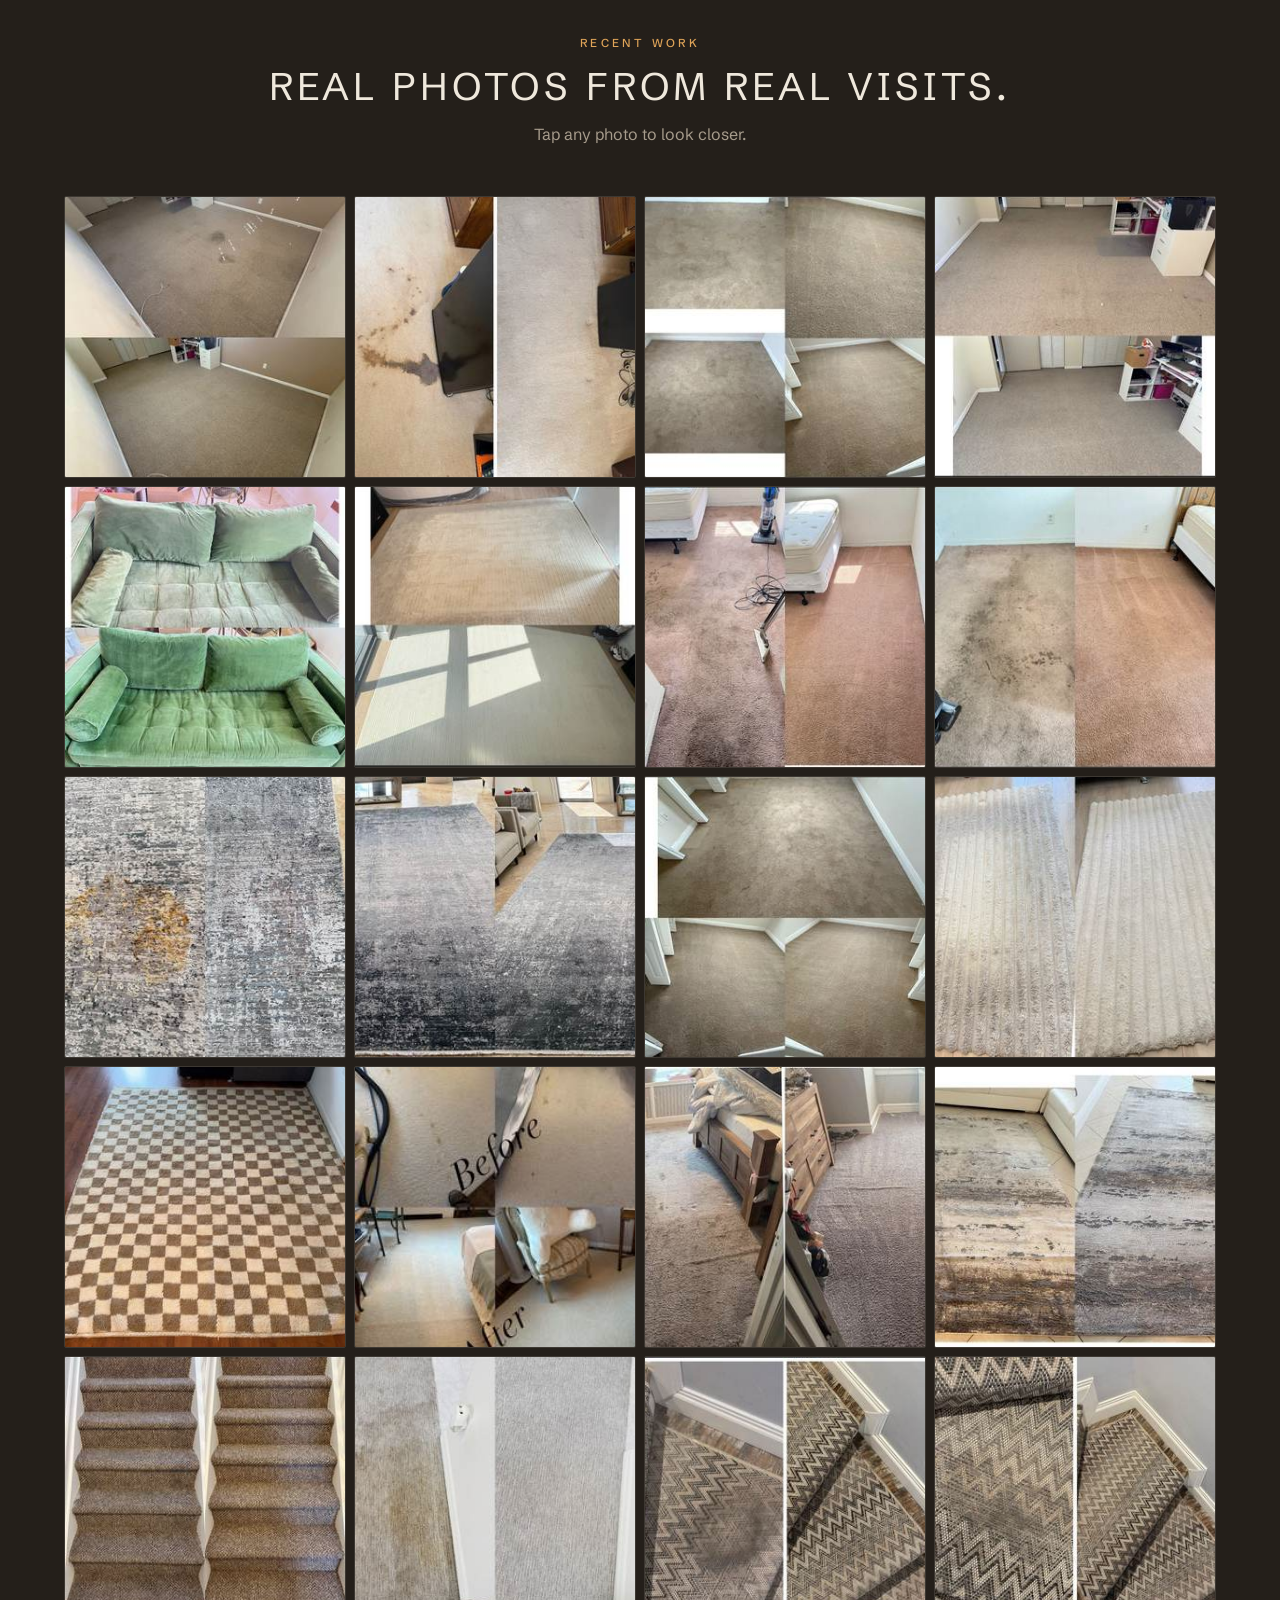
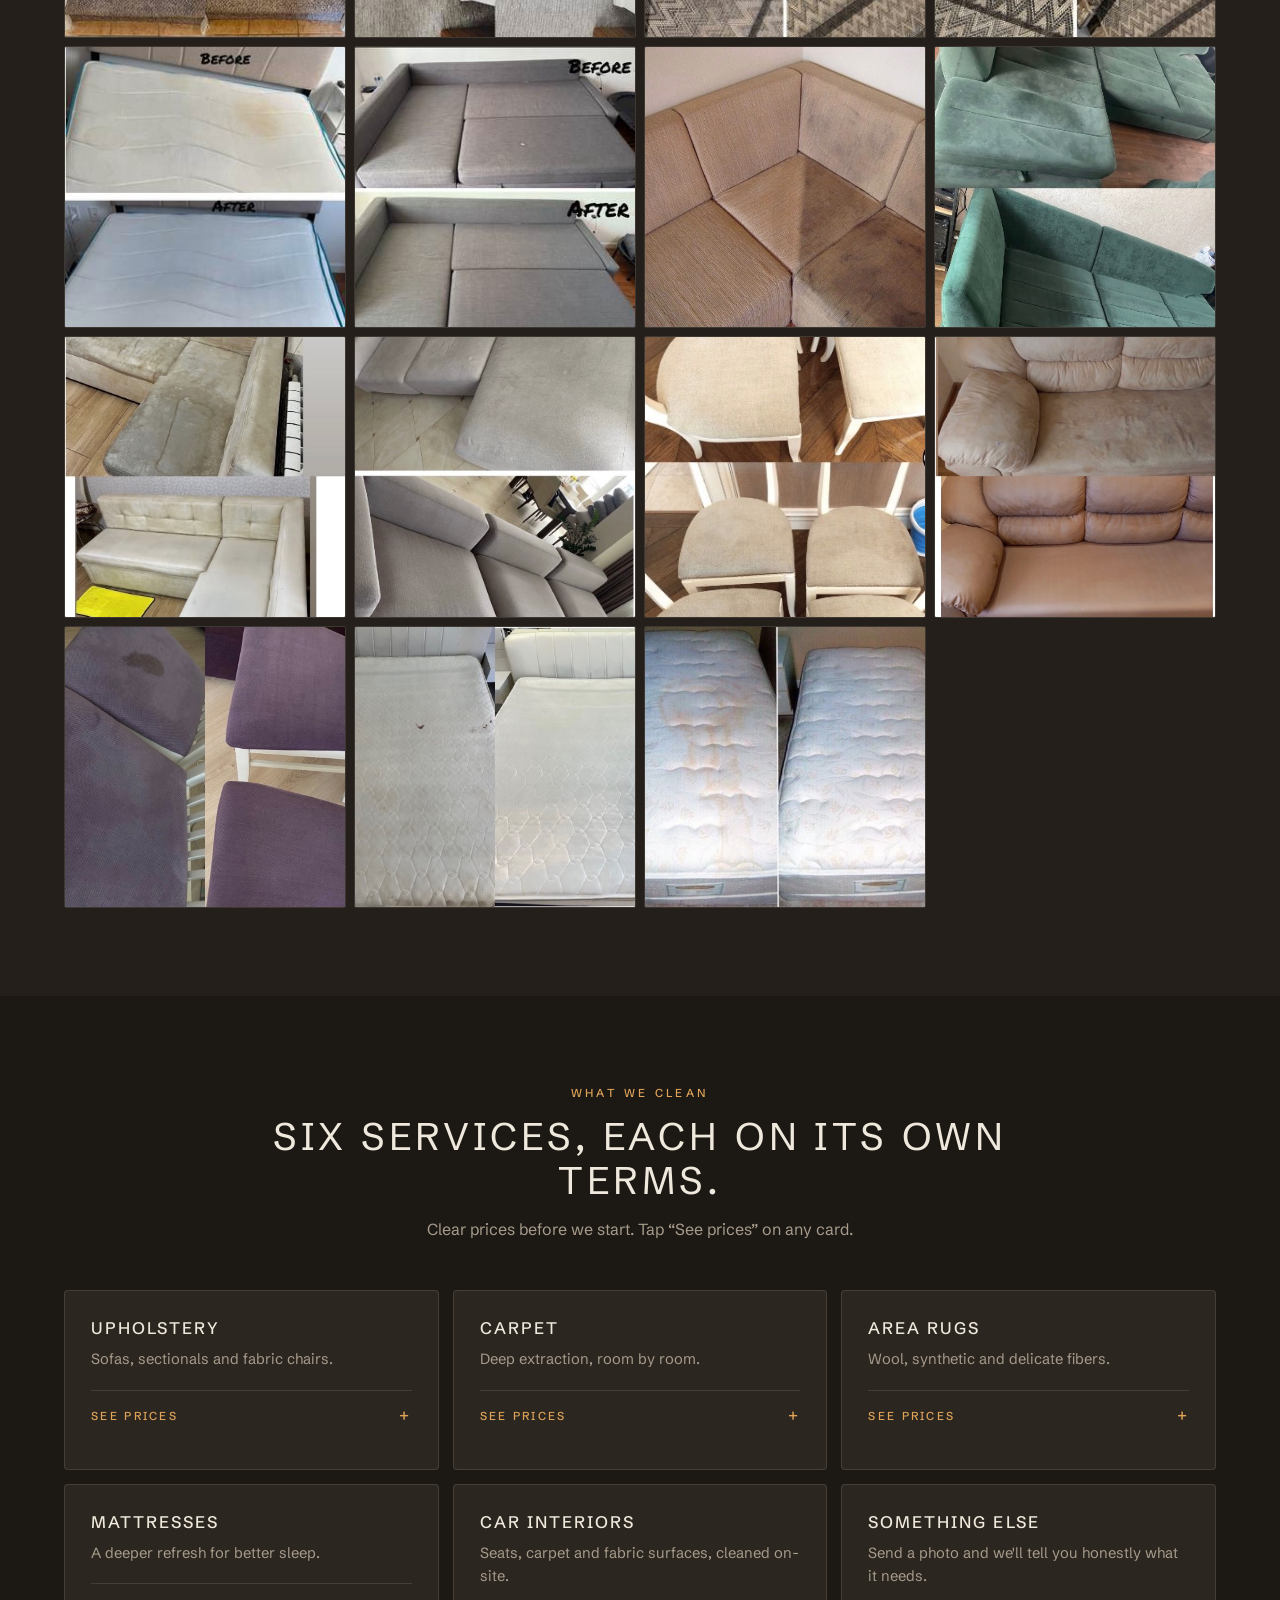
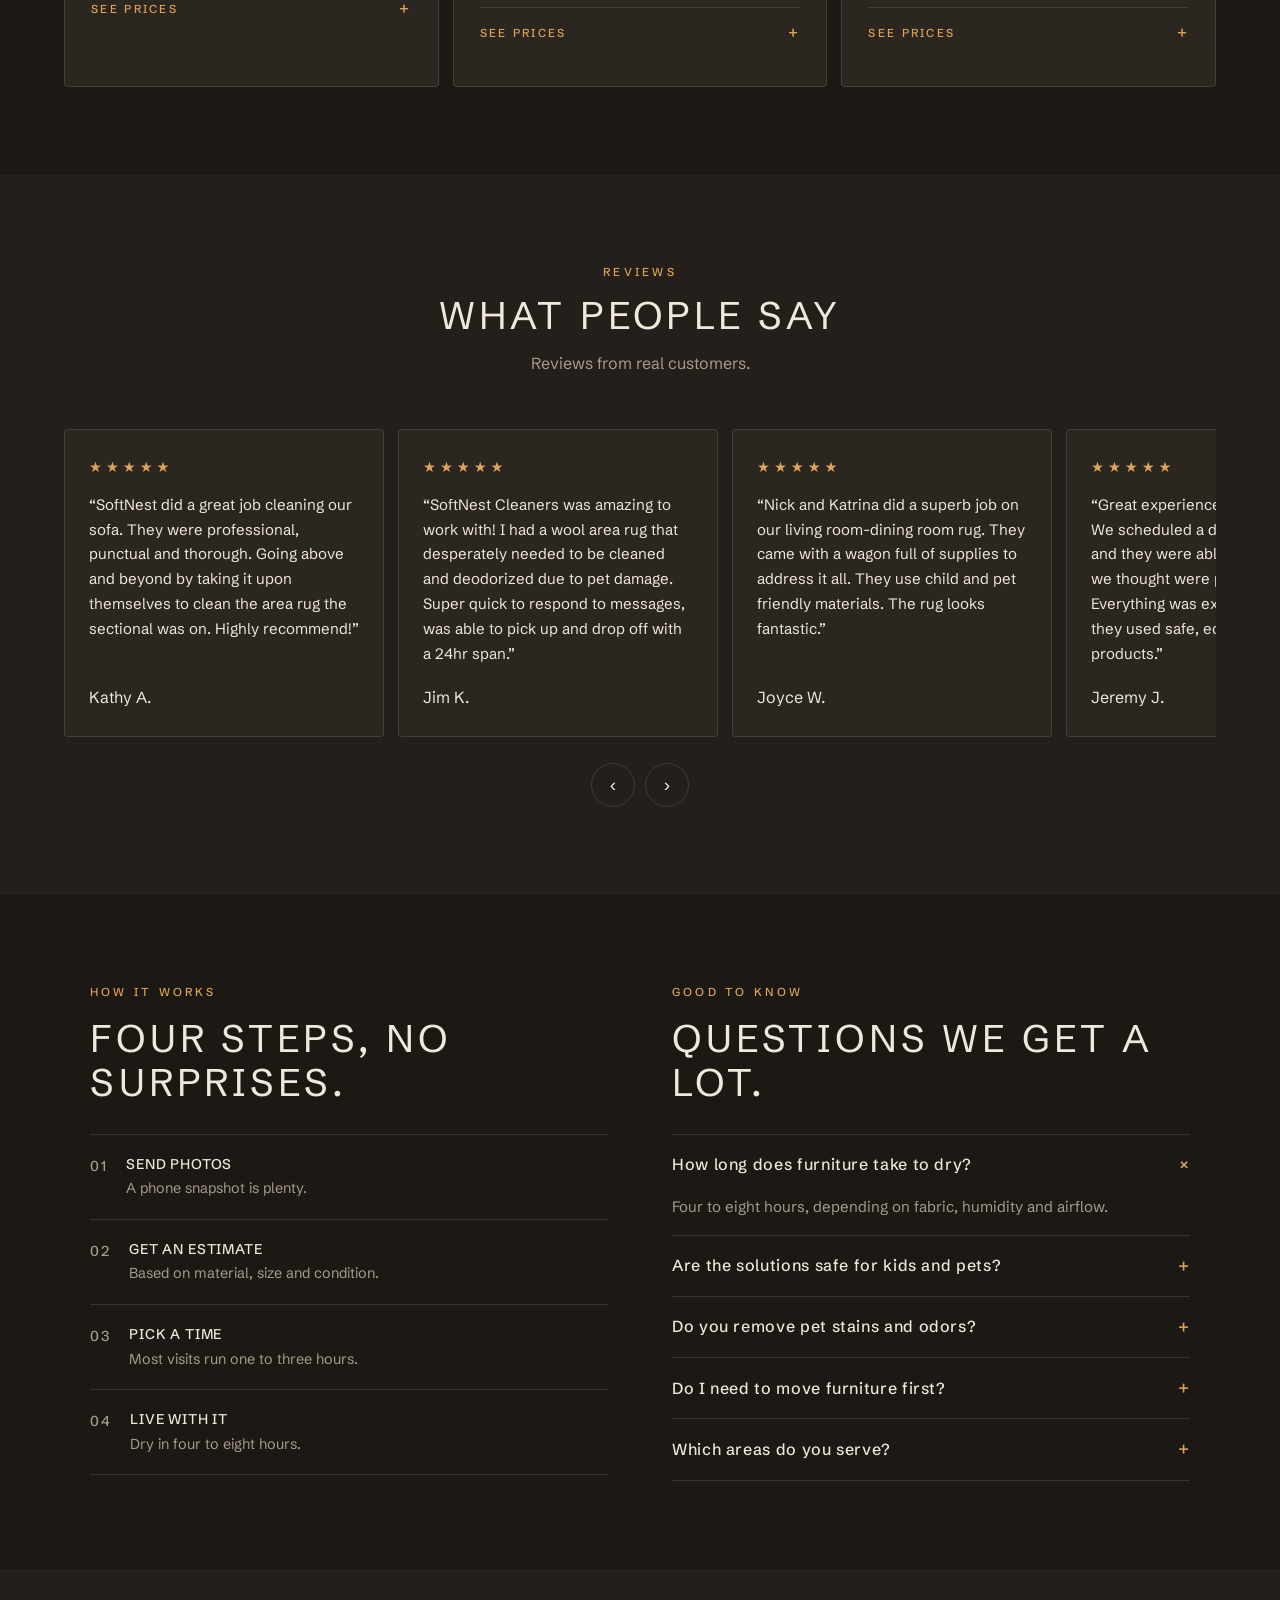
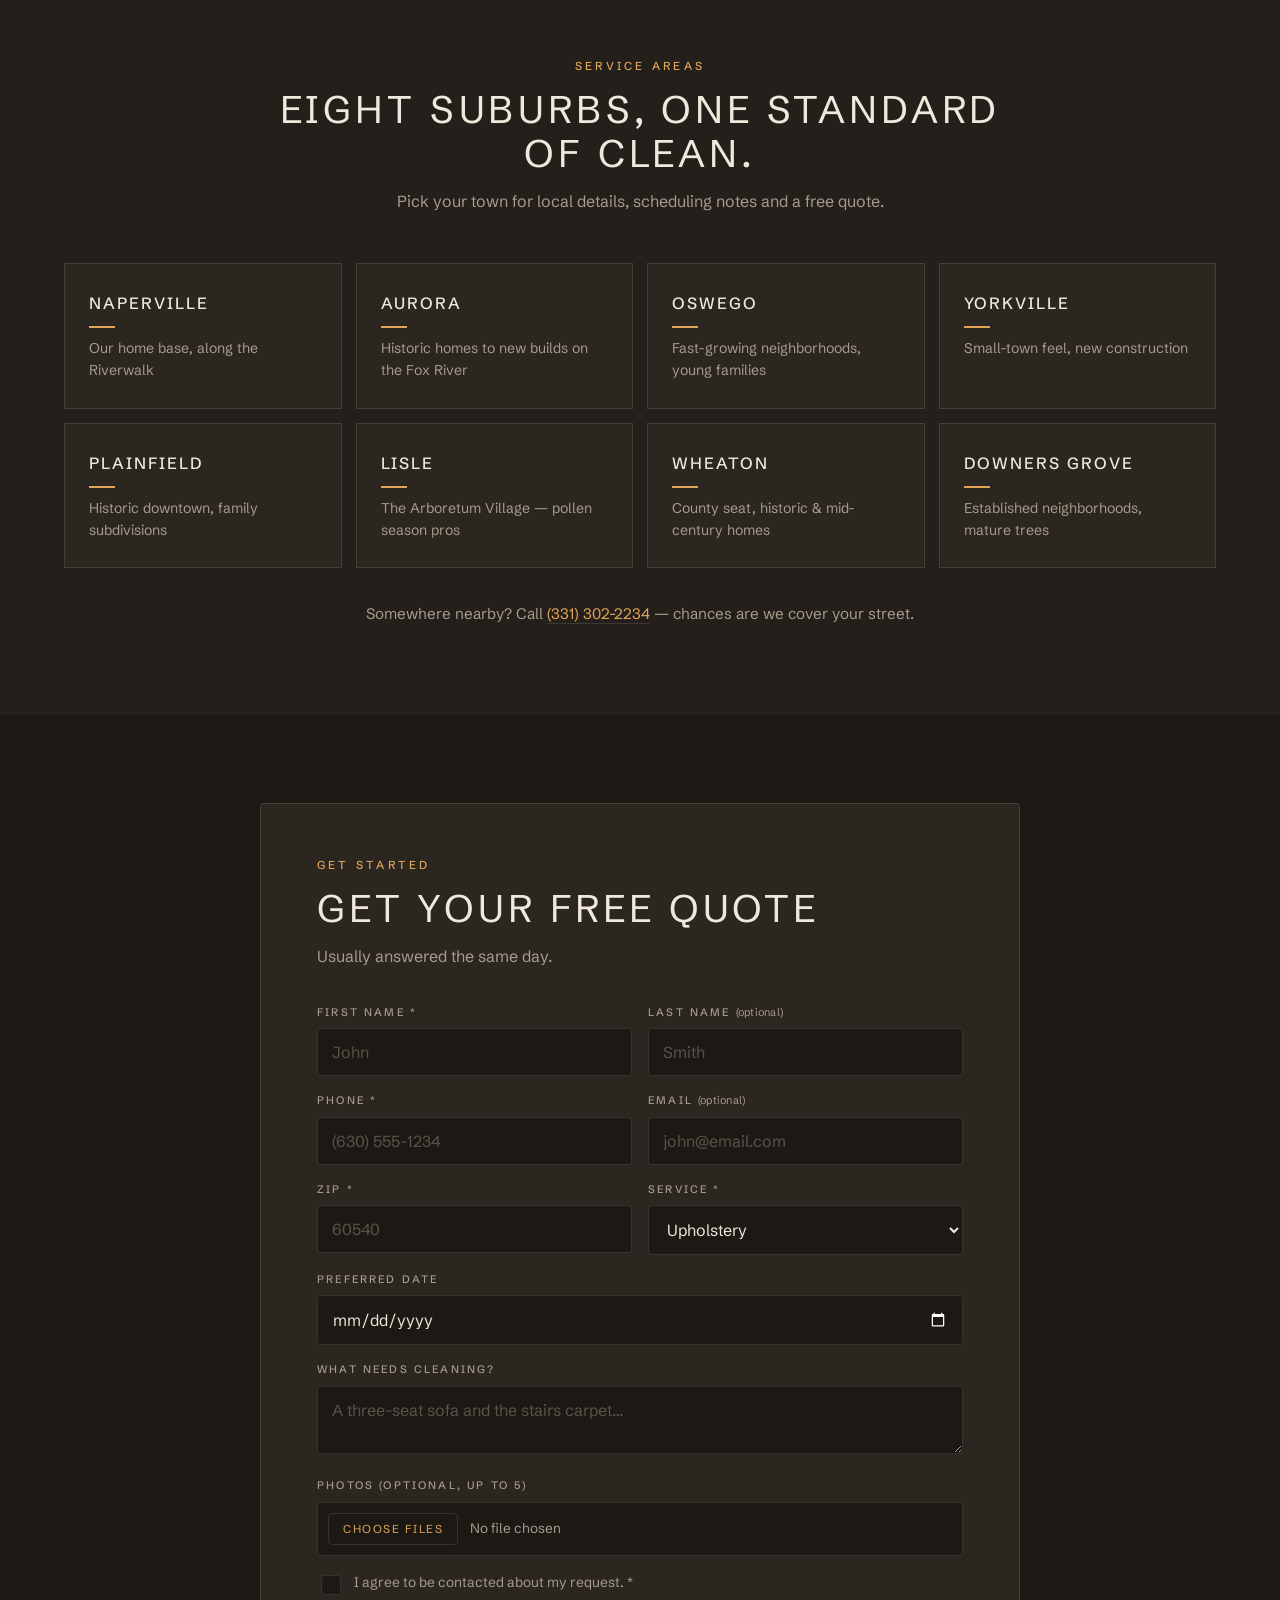
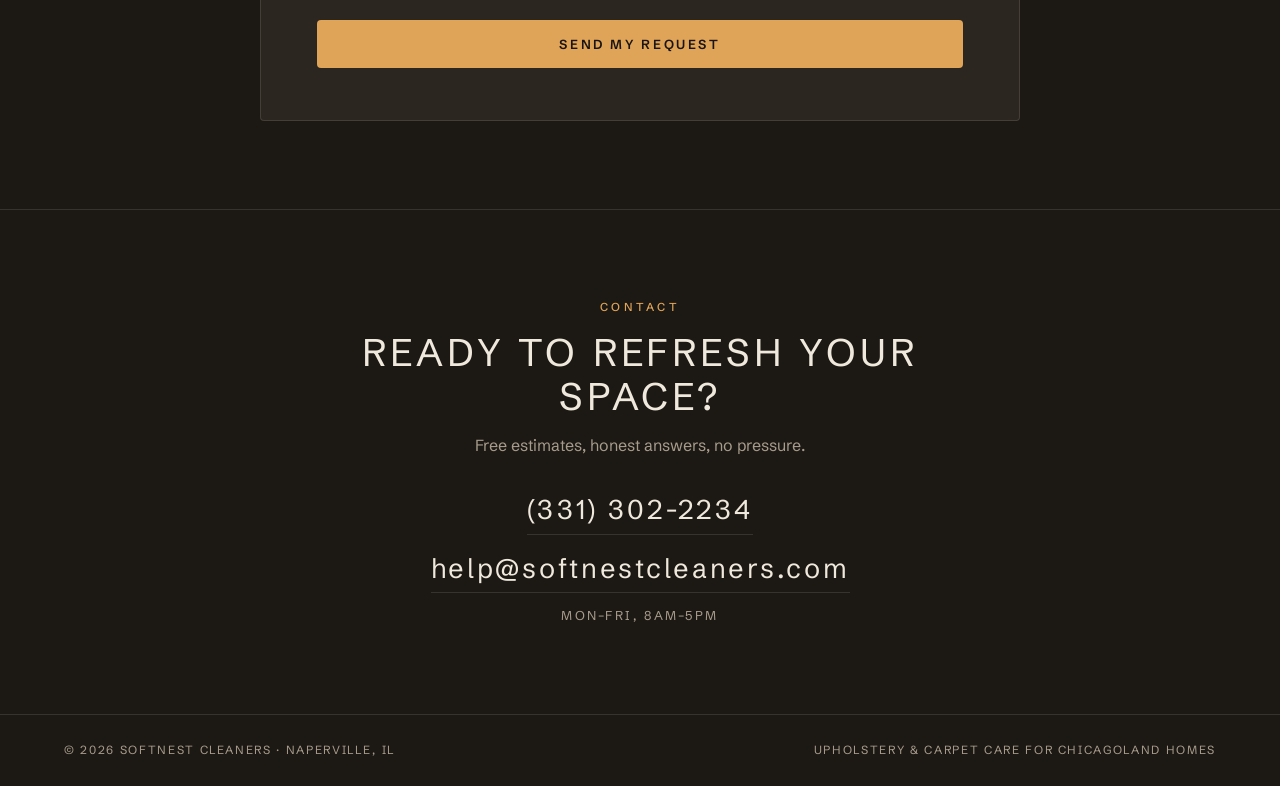
==== commit a9d79c42: "Update index.html" ====
--- a/index.html
+++ b/index.html
@@ -23,7 +23,7 @@
 <link rel="preconnect" href="https://fonts.googleapis.com">
 <link rel="preconnect" href="https://fonts.gstatic.com" crossorigin>
 <link href="https://fonts.googleapis.com/css2?family=Schibsted+Grotesk:wght@300;400;500;600&display=swap" rel="stylesheet">
-<link rel="stylesheet" href="style.css?v=4">
+<link rel="stylesheet" href="style.css?v=6">
 <noscript><style>.reveal{opacity:1!important;transform:none!important}</style></noscript>
 
 <script type="application/ld+json">
@@ -497,7 +497,7 @@
   </div>
 </aside>
 
-<script src="prices.js?v=4"></script>
-<script src="script.js?v=4"></script>
+<script src="prices.js?v=5"></script>
+<script src="script.js?v=5"></script>
 </body>
 </html>
--- a/style.css
+++ b/style.css
@@ -366,7 +366,28 @@
 }
 .hp{position:absolute;left:-9999px;width:1px;height:1px;overflow:hidden}
 .consent{display:flex;align-items:flex-start;gap:10px;margin:6px 0 22px}
-.consent input{margin-top:4px;accent-color:var(--accent)}
+.consent input[type="checkbox"]{
+  appearance:none;-webkit-appearance:none;
+  width:20px;height:20px;flex-shrink:0;margin-top:3px;
+  border:1.5px solid var(--line);border-radius:3px;
+  background:var(--bg);cursor:pointer;position:relative;
+  transition:background .2s,border-color .2s;
+}
+.consent input[type="checkbox"]:checked{
+  background:var(--accent);border-color:var(--accent);
+}
+.consent input[type="checkbox"]:checked::after{
+  content:"";position:absolute;left:6px;top:2px;
+  width:5px;height:10px;border:solid #191411;border-width:0 2px 2px 0;
+  transform:rotate(45deg);
+}
+.consent input[type="checkbox"]:focus-visible{
+  outline:2px solid var(--accent);outline-offset:2px;
+}
+.consent input[type="checkbox"]:invalid.touched{
+  border-color:var(--err);
+}
+
 .consent label{font-size:.86rem;color:var(--muted)}
 .btn-sub{
   width:100%;padding:16px;
